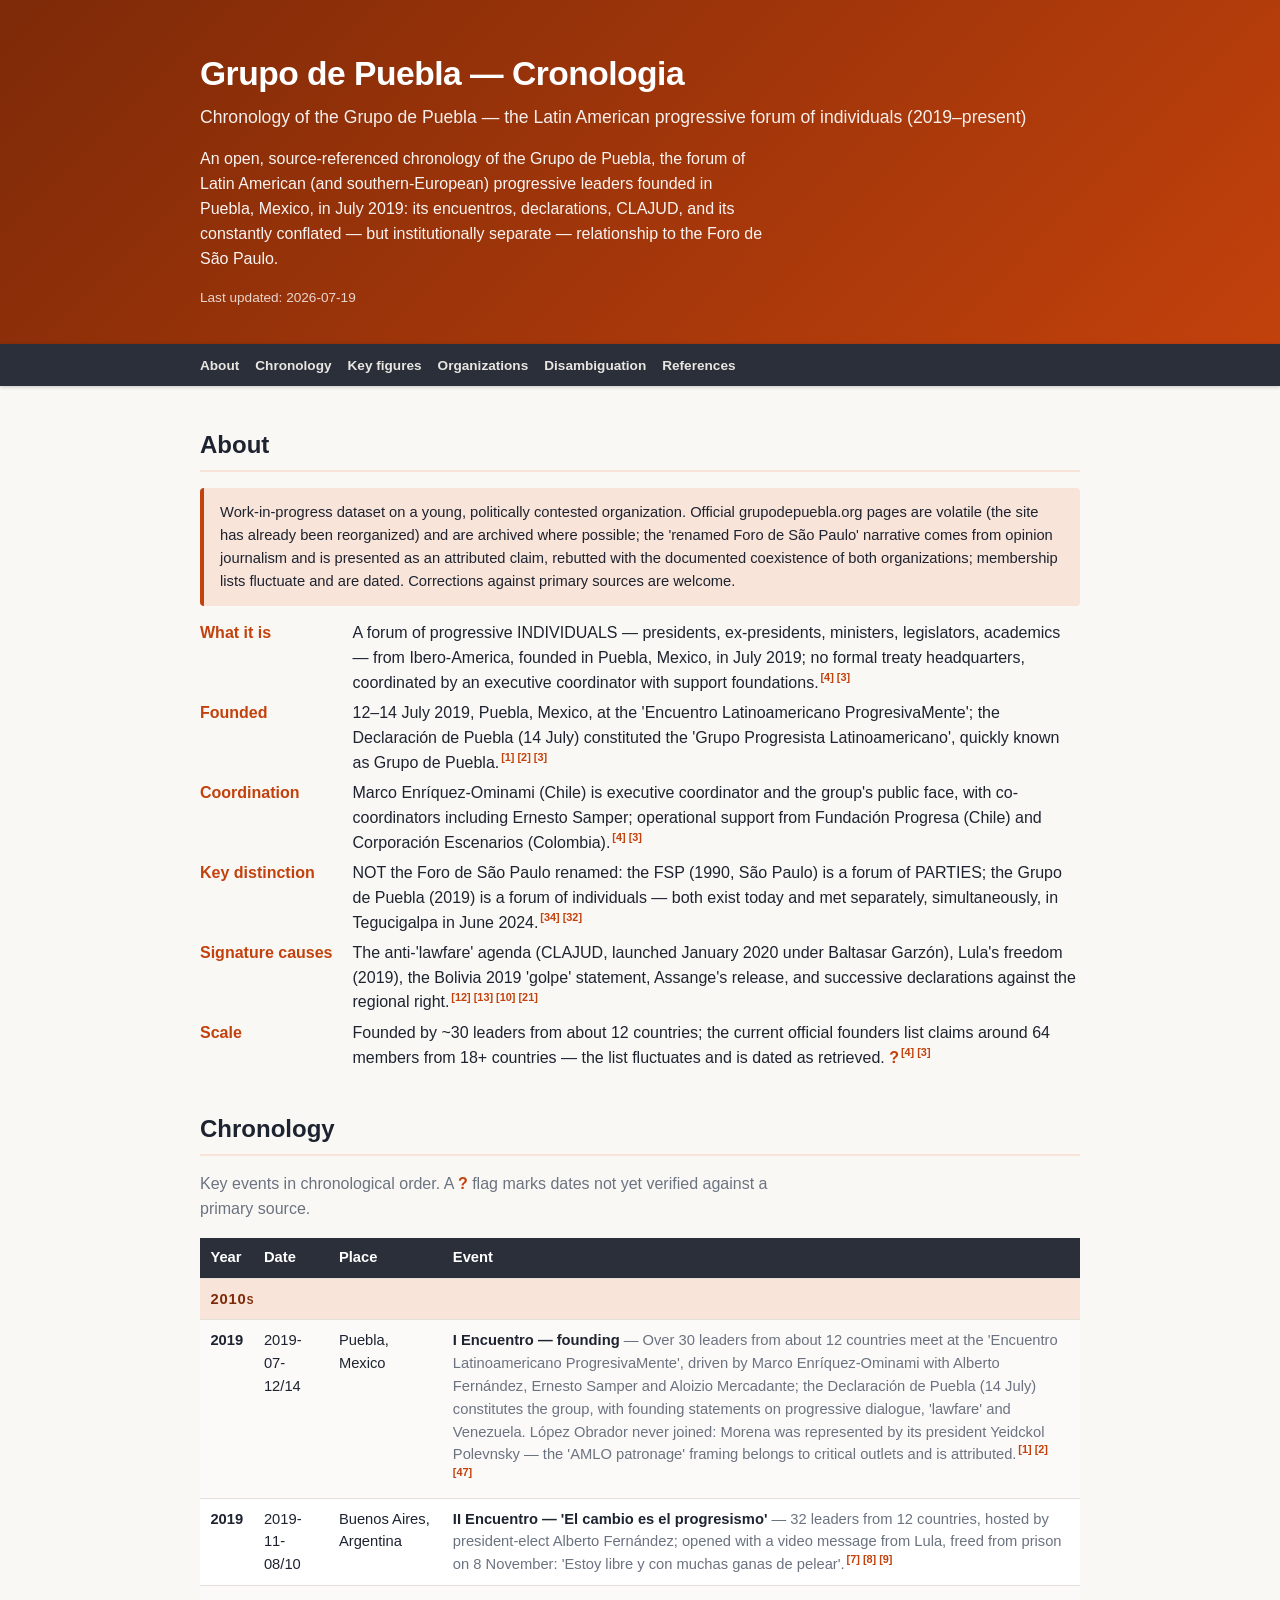
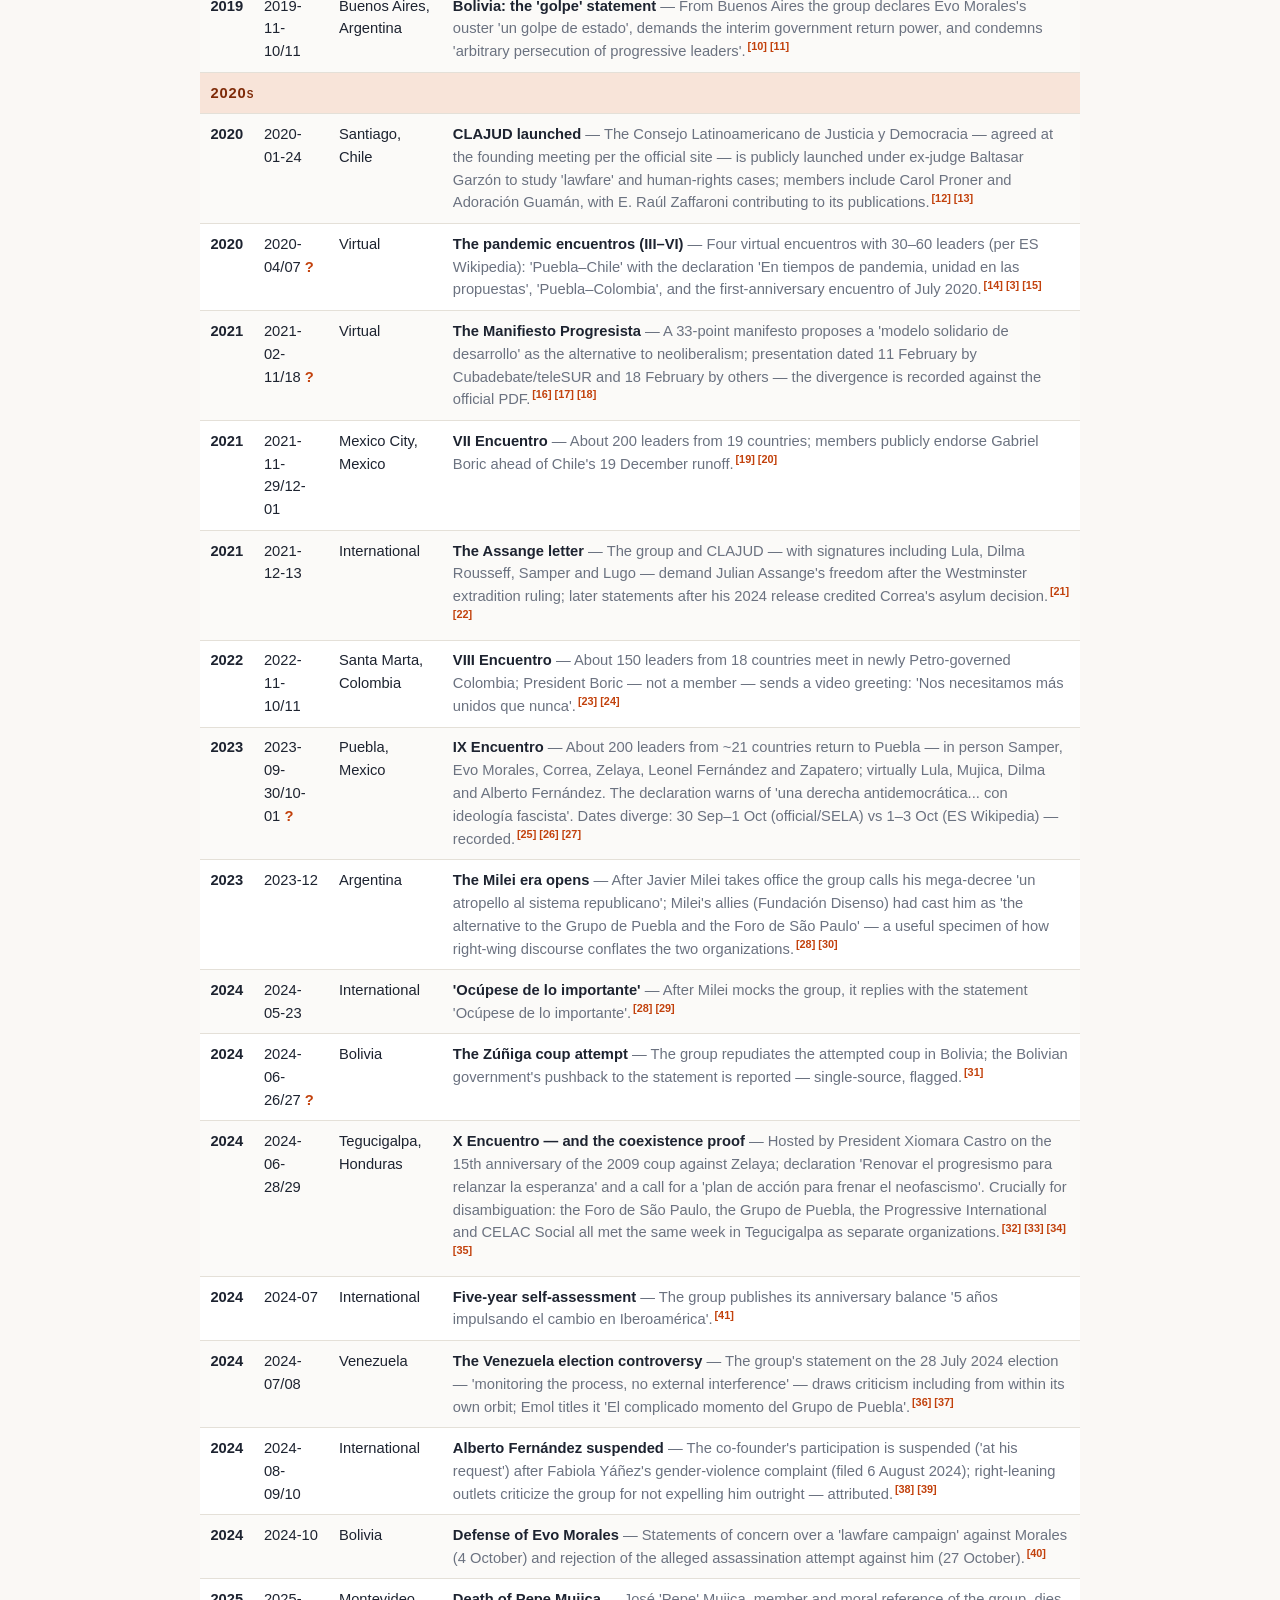
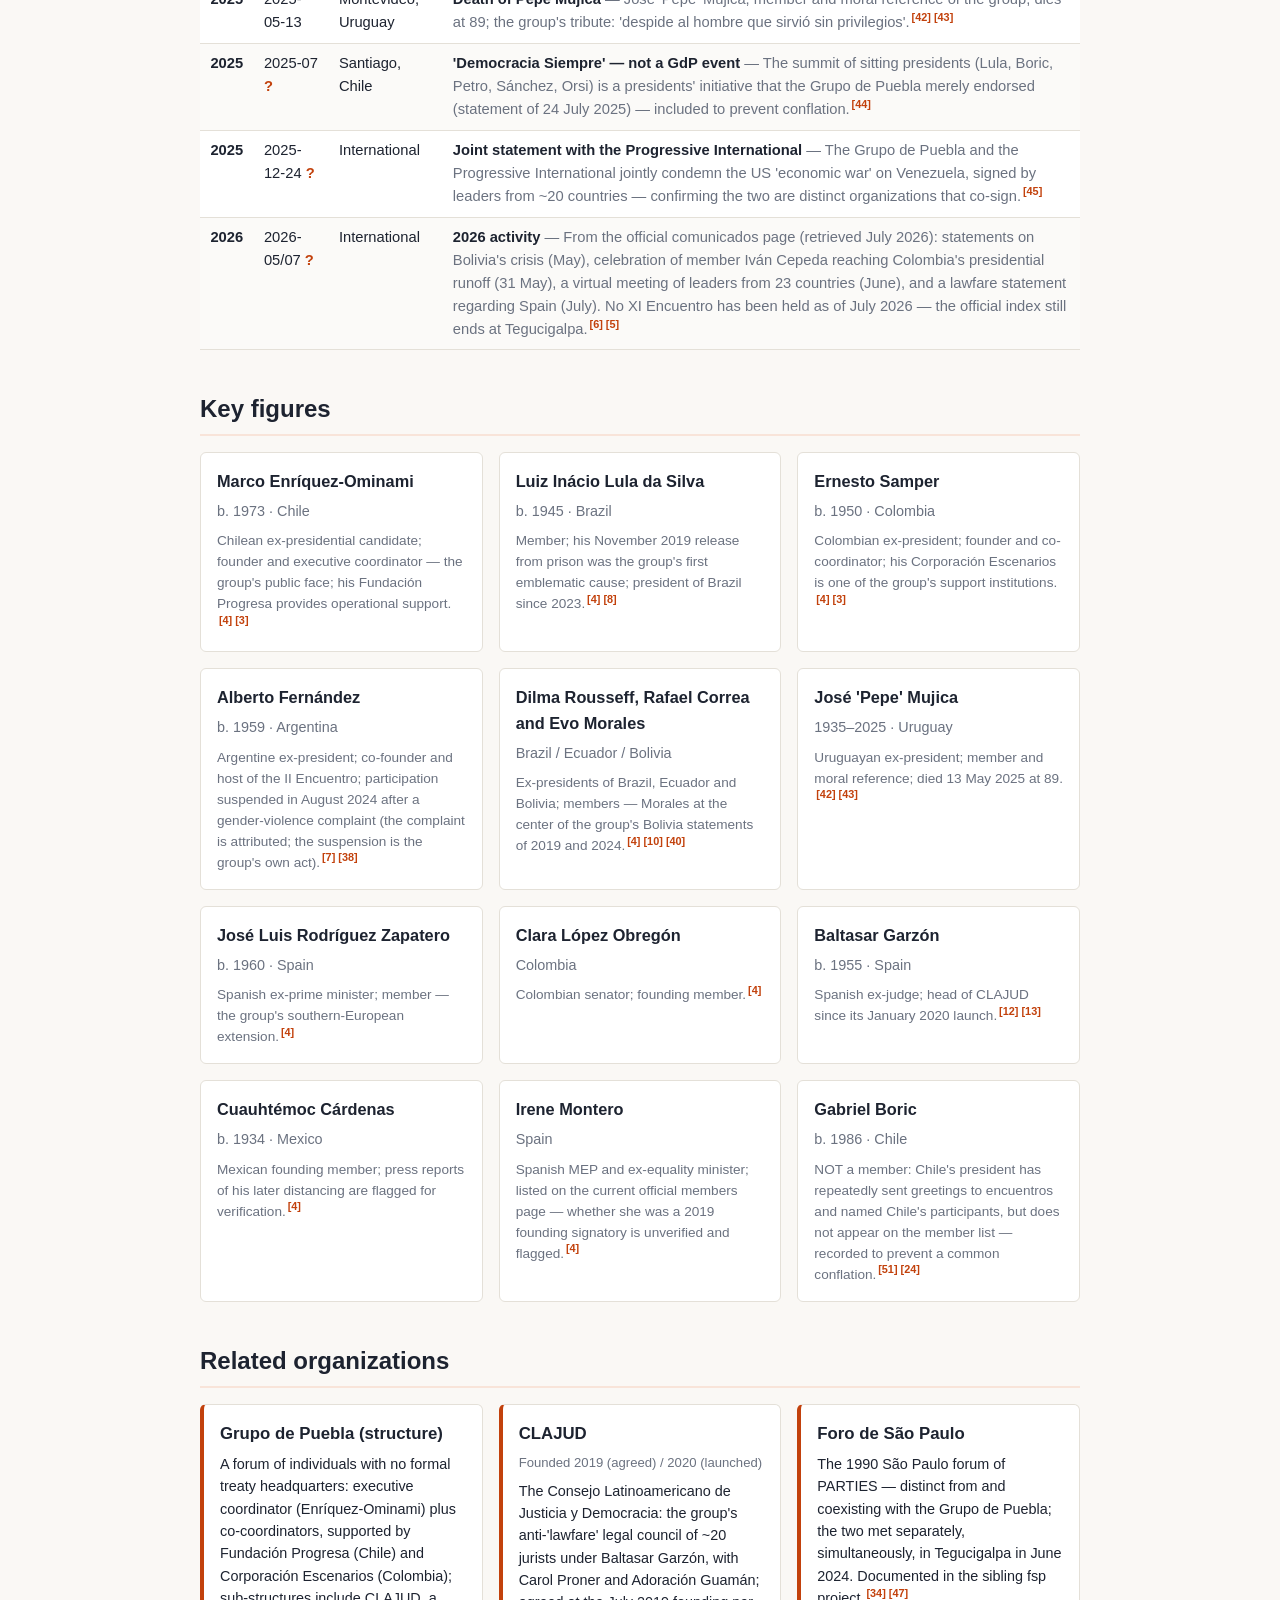
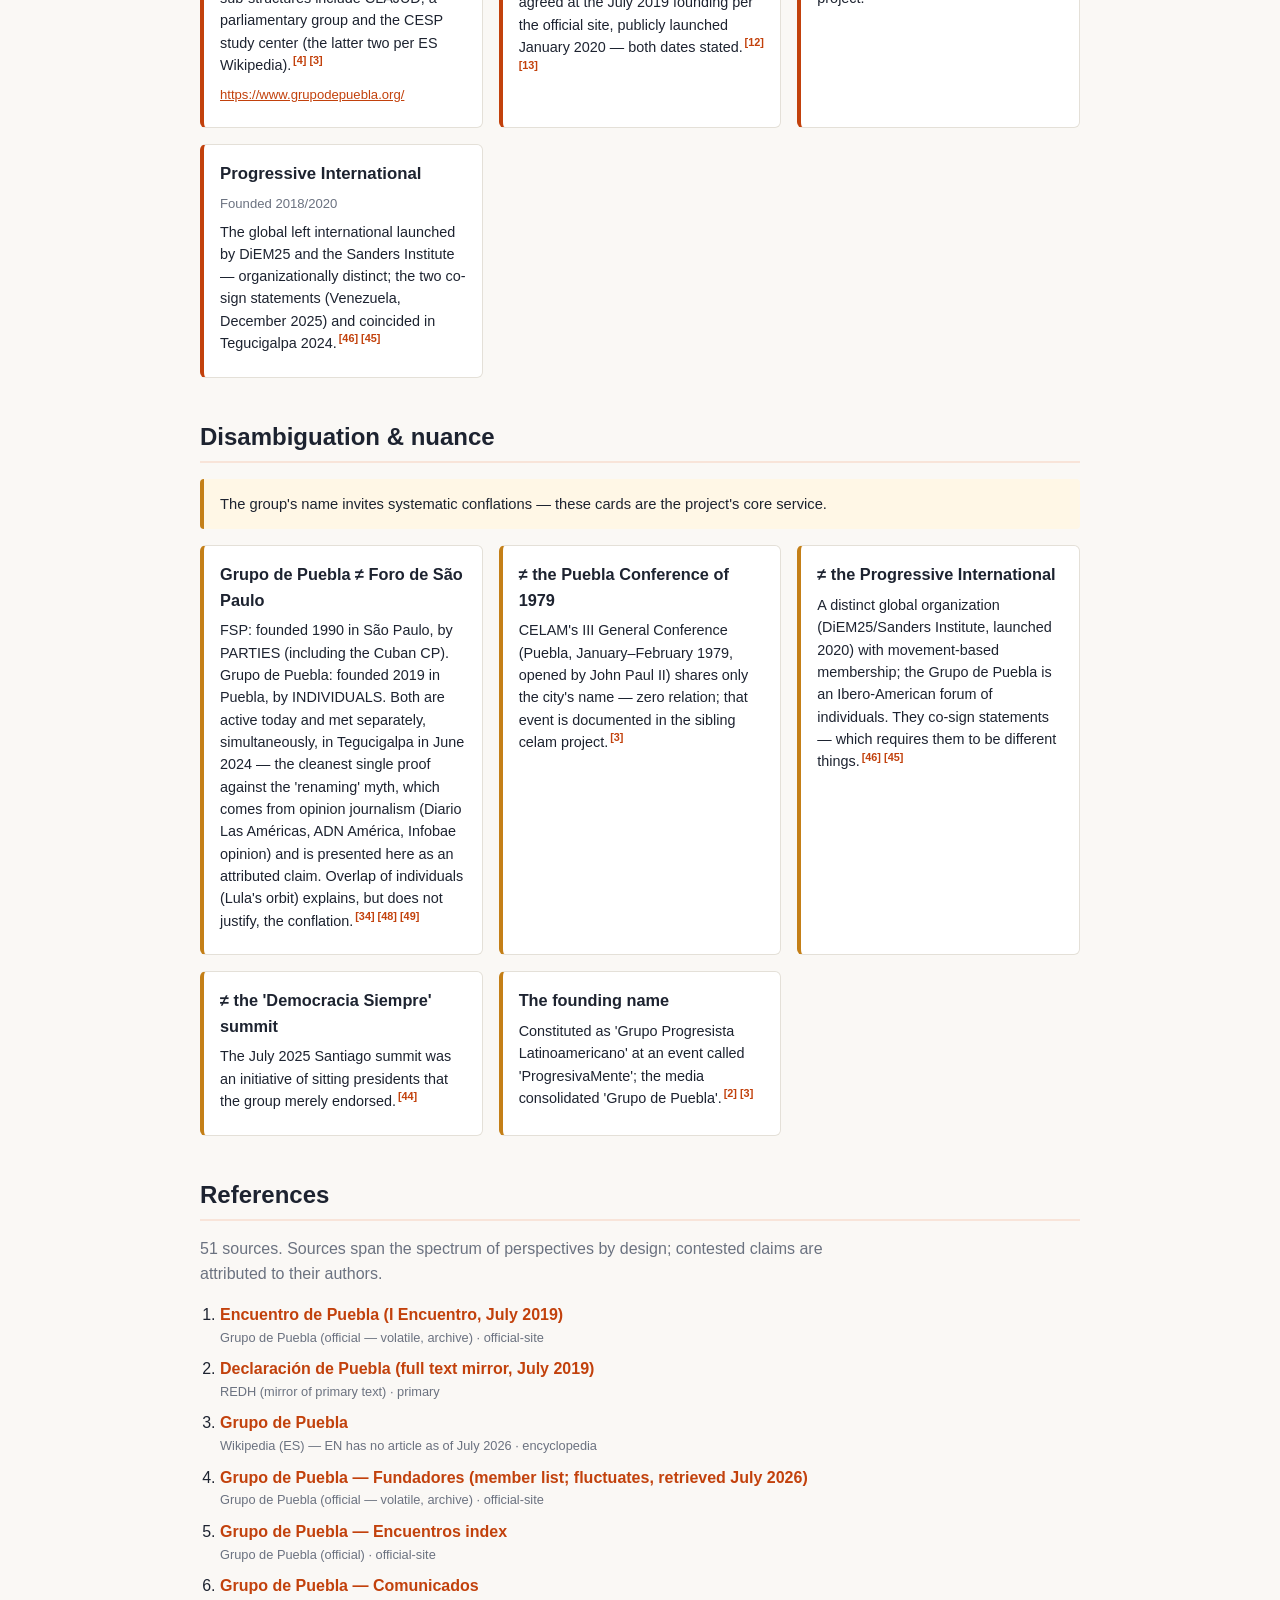
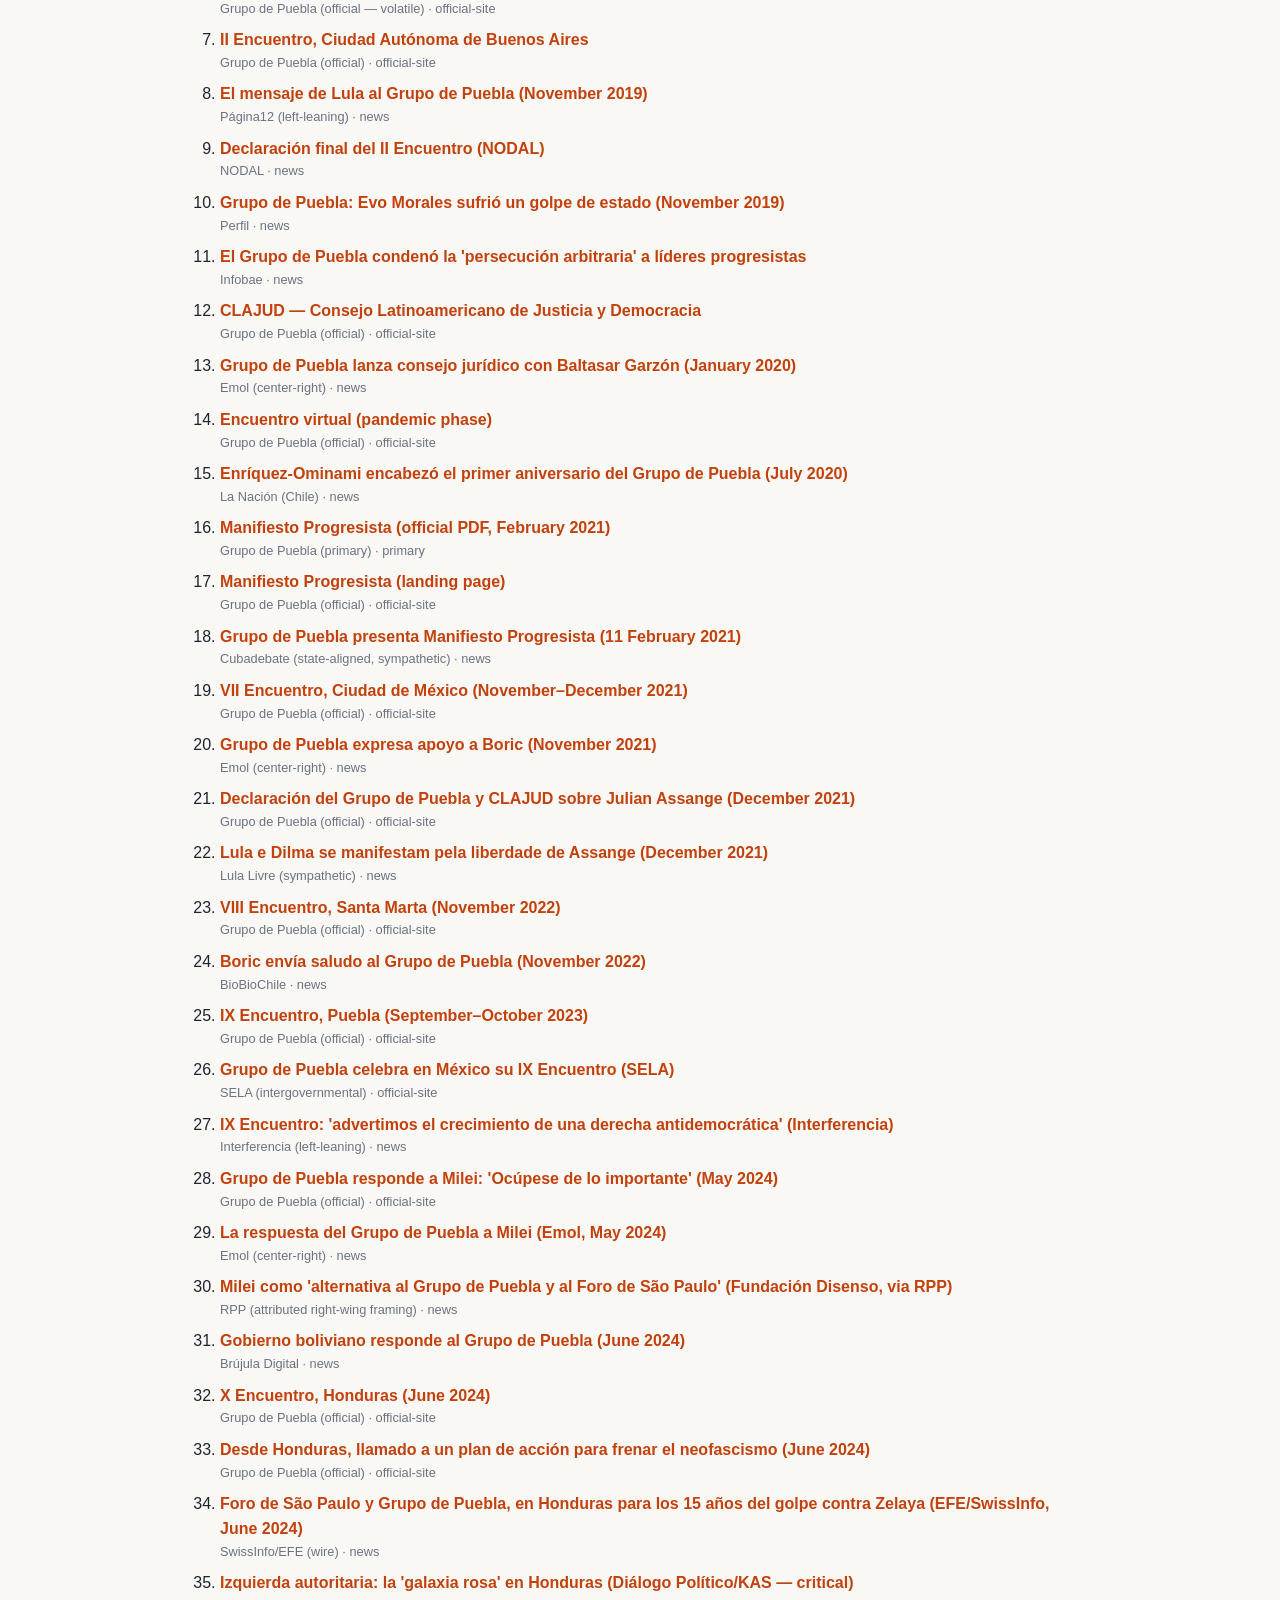
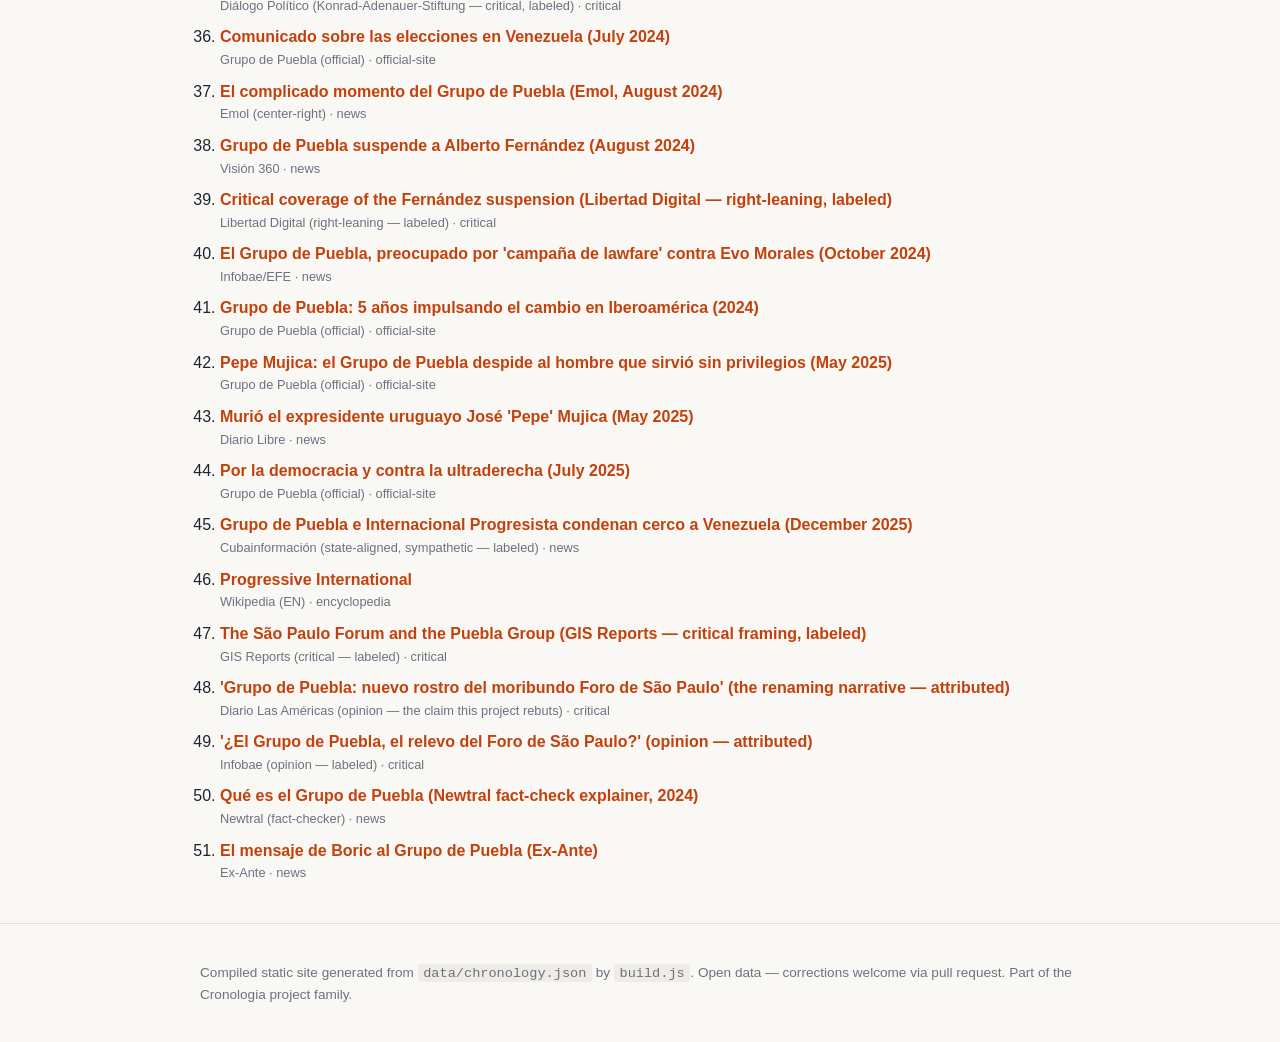
==== docs/index.html @ e7d2b0c4 "Grupo de Puebla chronology site: initial dataset, build and docs The 2019 Puebla founding, ten encue" ====
<!DOCTYPE html>
<html lang="en">
<head>
  <meta charset="utf-8">
  <meta name="viewport" content="width=device-width, initial-scale=1">
  <title>Grupo de Puebla — Cronologia</title>
  <meta name="description" content="An open, source-referenced chronology of the Grupo de Puebla, the forum of Latin American (and southern-European) progressive leaders founded in Puebla, Mexico, in July 2019: its encuentros, declarations, CLAJUD, and its constantly conflated — but institutionally separate — relationship to the Foro de São Paulo.">
  <!-- Google tag (gtag.js) -->
  <script async src="https://www.googletagmanager.com/gtag/js?id=G-R9LV1QZHVE"></script>
  <script>
    window.dataLayer = window.dataLayer || [];
    function gtag(){dataLayer.push(arguments);}
    gtag('js', new Date());
    gtag('config', 'G-R9LV1QZHVE');
  </script>
  <link rel="stylesheet" href="styles.css">
</head>
<body>
  <header class="site-header">
    <div class="wrap">
      <h1>Grupo de Puebla — Cronologia</h1>
      <p class="subtitle">Chronology of the Grupo de Puebla — the Latin American progressive forum of individuals (2019–present)</p>
      <p class="lead">An open, source-referenced chronology of the Grupo de Puebla, the forum of Latin American (and southern-European) progressive leaders founded in Puebla, Mexico, in July 2019: its encuentros, declarations, CLAJUD, and its constantly conflated — but institutionally separate — relationship to the Foro de São Paulo.</p>
      <p class="updated">Last updated: 2026-07-19</p>
    </div>
  </header>

  <nav class="site-nav">
    <div class="wrap">
      <a href="#about">About</a>
      <a href="#chronology">Chronology</a>
      <a href="#figures">Key figures</a>
      <a href="#organizations">Organizations</a>
      <a href="#disambiguation">Disambiguation</a>
      <a href="#references">References</a>
    </div>
  </nav>

  <main class="wrap">
    <section id="about">
      <h2>About</h2>
      <p class="notice">Work-in-progress dataset on a young, politically contested organization. Official grupodepuebla.org pages are volatile (the site has already been reorganized) and are archived where possible; the &#39;renamed Foro de São Paulo&#39; narrative comes from opinion journalism and is presented as an attributed claim, rebutted with the documented coexistence of both organizations; membership lists fluctuate and are dated. Corrections against primary sources are welcome.</p>
      <dl class="facts">
        <dt>What it is</dt>
        <dd>A forum of progressive INDIVIDUALS — presidents, ex-presidents, ministers, legislators, academics — from Ibero-America, founded in Puebla, Mexico, in July 2019; no formal treaty headquarters, coordinated by an executive coordinator with support foundations.<sup class="cite"><a href="#ref-4" title="Reference 4">[4]</a> <a href="#ref-3" title="Reference 3">[3]</a></sup></dd>
        <dt>Founded</dt>
        <dd>12–14 July 2019, Puebla, Mexico, at the &#39;Encuentro Latinoamericano ProgresivaMente&#39;; the Declaración de Puebla (14 July) constituted the &#39;Grupo Progresista Latinoamericano&#39;, quickly known as Grupo de Puebla.<sup class="cite"><a href="#ref-1" title="Reference 1">[1]</a> <a href="#ref-2" title="Reference 2">[2]</a> <a href="#ref-3" title="Reference 3">[3]</a></sup></dd>
        <dt>Coordination</dt>
        <dd>Marco Enríquez-Ominami (Chile) is executive coordinator and the group&#39;s public face, with co-coordinators including Ernesto Samper; operational support from Fundación Progresa (Chile) and Corporación Escenarios (Colombia).<sup class="cite"><a href="#ref-4" title="Reference 4">[4]</a> <a href="#ref-3" title="Reference 3">[3]</a></sup></dd>
        <dt>Key distinction</dt>
        <dd>NOT the Foro de São Paulo renamed: the FSP (1990, São Paulo) is a forum of PARTIES; the Grupo de Puebla (2019) is a forum of individuals — both exist today and met separately, simultaneously, in Tegucigalpa in June 2024.<sup class="cite"><a href="#ref-34" title="Reference 34">[34]</a> <a href="#ref-32" title="Reference 32">[32]</a></sup></dd>
        <dt>Signature causes</dt>
        <dd>The anti-&#39;lawfare&#39; agenda (CLAJUD, launched January 2020 under Baltasar Garzón), Lula&#39;s freedom (2019), the Bolivia 2019 &#39;golpe&#39; statement, Assange&#39;s release, and successive declarations against the regional right.<sup class="cite"><a href="#ref-12" title="Reference 12">[12]</a> <a href="#ref-13" title="Reference 13">[13]</a> <a href="#ref-10" title="Reference 10">[10]</a> <a href="#ref-21" title="Reference 21">[21]</a></sup></dd>
        <dt>Scale</dt>
        <dd>Founded by ~30 leaders from about 12 countries; the current official founders list claims around 64 members from 18+ countries — the list fluctuates and is dated as retrieved. <span class="flag" title="Not yet verified against a primary source">?</span><sup class="cite"><a href="#ref-4" title="Reference 4">[4]</a> <a href="#ref-3" title="Reference 3">[3]</a></sup></dd>
      </dl>
    </section>

    <section id="chronology">
      <h2>Chronology</h2>
      <p class="section-intro">Key events in chronological order. A <span class="flag">?</span> flag marks
      dates not yet verified against a primary source.</p>
      <div class="table-scroll">
      <table class="meetings">
        <thead>
          <tr><th>Year</th><th>Date</th><th>Place</th><th>Event</th></tr>
        </thead>
        <tbody>
        <tr class="decade-row"><th colspan="4">2010s</th></tr>
        <tr>
          <td class="year">2019</td>
          <td>2019-07-12/14</td>
          <td>Puebla, Mexico</td>
          <td><strong>I Encuentro — founding</strong> <span class="muted">— Over 30 leaders from about 12 countries meet at the &#39;Encuentro Latinoamericano ProgresivaMente&#39;, driven by Marco Enríquez-Ominami with Alberto Fernández, Ernesto Samper and Aloizio Mercadante; the Declaración de Puebla (14 July) constitutes the group, with founding statements on progressive dialogue, &#39;lawfare&#39; and Venezuela. López Obrador never joined: Morena was represented by its president Yeidckol Polevnsky — the &#39;AMLO patronage&#39; framing belongs to critical outlets and is attributed.</span><sup class="cite"><a href="#ref-1" title="Reference 1">[1]</a> <a href="#ref-2" title="Reference 2">[2]</a> <a href="#ref-47" title="Reference 47">[47]</a></sup></td>
        </tr>
        <tr>
          <td class="year">2019</td>
          <td>2019-11-08/10</td>
          <td>Buenos Aires, Argentina</td>
          <td><strong>II Encuentro — &#39;El cambio es el progresismo&#39;</strong> <span class="muted">— 32 leaders from 12 countries, hosted by president-elect Alberto Fernández; opened with a video message from Lula, freed from prison on 8 November: &#39;Estoy libre y con muchas ganas de pelear&#39;.</span><sup class="cite"><a href="#ref-7" title="Reference 7">[7]</a> <a href="#ref-8" title="Reference 8">[8]</a> <a href="#ref-9" title="Reference 9">[9]</a></sup></td>
        </tr>
        <tr>
          <td class="year">2019</td>
          <td>2019-11-10/11</td>
          <td>Buenos Aires, Argentina</td>
          <td><strong>Bolivia: the &#39;golpe&#39; statement</strong> <span class="muted">— From Buenos Aires the group declares Evo Morales&#39;s ouster &#39;un golpe de estado&#39;, demands the interim government return power, and condemns &#39;arbitrary persecution of progressive leaders&#39;.</span><sup class="cite"><a href="#ref-10" title="Reference 10">[10]</a> <a href="#ref-11" title="Reference 11">[11]</a></sup></td>
        </tr>
        <tr class="decade-row"><th colspan="4">2020s</th></tr>
        <tr>
          <td class="year">2020</td>
          <td>2020-01-24</td>
          <td>Santiago, Chile</td>
          <td><strong>CLAJUD launched</strong> <span class="muted">— The Consejo Latinoamericano de Justicia y Democracia — agreed at the founding meeting per the official site — is publicly launched under ex-judge Baltasar Garzón to study &#39;lawfare&#39; and human-rights cases; members include Carol Proner and Adoración Guamán, with E. Raúl Zaffaroni contributing to its publications.</span><sup class="cite"><a href="#ref-12" title="Reference 12">[12]</a> <a href="#ref-13" title="Reference 13">[13]</a></sup></td>
        </tr>
        <tr>
          <td class="year">2020</td>
          <td>2020-04/07 <span class="flag" title="Date not yet verified against a primary source">?</span></td>
          <td>Virtual</td>
          <td><strong>The pandemic encuentros (III–VI)</strong> <span class="muted">— Four virtual encuentros with 30–60 leaders (per ES Wikipedia): &#39;Puebla–Chile&#39; with the declaration &#39;En tiempos de pandemia, unidad en las propuestas&#39;, &#39;Puebla–Colombia&#39;, and the first-anniversary encuentro of July 2020.</span><sup class="cite"><a href="#ref-14" title="Reference 14">[14]</a> <a href="#ref-3" title="Reference 3">[3]</a> <a href="#ref-15" title="Reference 15">[15]</a></sup></td>
        </tr>
        <tr>
          <td class="year">2021</td>
          <td>2021-02-11/18 <span class="flag" title="Date not yet verified against a primary source">?</span></td>
          <td>Virtual</td>
          <td><strong>The Manifiesto Progresista</strong> <span class="muted">— A 33-point manifesto proposes a &#39;modelo solidario de desarrollo&#39; as the alternative to neoliberalism; presentation dated 11 February by Cubadebate/teleSUR and 18 February by others — the divergence is recorded against the official PDF.</span><sup class="cite"><a href="#ref-16" title="Reference 16">[16]</a> <a href="#ref-17" title="Reference 17">[17]</a> <a href="#ref-18" title="Reference 18">[18]</a></sup></td>
        </tr>
        <tr>
          <td class="year">2021</td>
          <td>2021-11-29/12-01</td>
          <td>Mexico City, Mexico</td>
          <td><strong>VII Encuentro</strong> <span class="muted">— About 200 leaders from 19 countries; members publicly endorse Gabriel Boric ahead of Chile&#39;s 19 December runoff.</span><sup class="cite"><a href="#ref-19" title="Reference 19">[19]</a> <a href="#ref-20" title="Reference 20">[20]</a></sup></td>
        </tr>
        <tr>
          <td class="year">2021</td>
          <td>2021-12-13</td>
          <td>International</td>
          <td><strong>The Assange letter</strong> <span class="muted">— The group and CLAJUD — with signatures including Lula, Dilma Rousseff, Samper and Lugo — demand Julian Assange&#39;s freedom after the Westminster extradition ruling; later statements after his 2024 release credited Correa&#39;s asylum decision.</span><sup class="cite"><a href="#ref-21" title="Reference 21">[21]</a> <a href="#ref-22" title="Reference 22">[22]</a></sup></td>
        </tr>
        <tr>
          <td class="year">2022</td>
          <td>2022-11-10/11</td>
          <td>Santa Marta, Colombia</td>
          <td><strong>VIII Encuentro</strong> <span class="muted">— About 150 leaders from 18 countries meet in newly Petro-governed Colombia; President Boric — not a member — sends a video greeting: &#39;Nos necesitamos más unidos que nunca&#39;.</span><sup class="cite"><a href="#ref-23" title="Reference 23">[23]</a> <a href="#ref-24" title="Reference 24">[24]</a></sup></td>
        </tr>
        <tr>
          <td class="year">2023</td>
          <td>2023-09-30/10-01 <span class="flag" title="Date not yet verified against a primary source">?</span></td>
          <td>Puebla, Mexico</td>
          <td><strong>IX Encuentro</strong> <span class="muted">— About 200 leaders from ~21 countries return to Puebla — in person Samper, Evo Morales, Correa, Zelaya, Leonel Fernández and Zapatero; virtually Lula, Mujica, Dilma and Alberto Fernández. The declaration warns of &#39;una derecha antidemocrática... con ideología fascista&#39;. Dates diverge: 30 Sep–1 Oct (official/SELA) vs 1–3 Oct (ES Wikipedia) — recorded.</span><sup class="cite"><a href="#ref-25" title="Reference 25">[25]</a> <a href="#ref-26" title="Reference 26">[26]</a> <a href="#ref-27" title="Reference 27">[27]</a></sup></td>
        </tr>
        <tr>
          <td class="year">2023</td>
          <td>2023-12</td>
          <td>Argentina</td>
          <td><strong>The Milei era opens</strong> <span class="muted">— After Javier Milei takes office the group calls his mega-decree &#39;un atropello al sistema republicano&#39;; Milei&#39;s allies (Fundación Disenso) had cast him as &#39;the alternative to the Grupo de Puebla and the Foro de São Paulo&#39; — a useful specimen of how right-wing discourse conflates the two organizations.</span><sup class="cite"><a href="#ref-28" title="Reference 28">[28]</a> <a href="#ref-30" title="Reference 30">[30]</a></sup></td>
        </tr>
        <tr>
          <td class="year">2024</td>
          <td>2024-05-23</td>
          <td>International</td>
          <td><strong>&#39;Ocúpese de lo importante&#39;</strong> <span class="muted">— After Milei mocks the group, it replies with the statement &#39;Ocúpese de lo importante&#39;.</span><sup class="cite"><a href="#ref-28" title="Reference 28">[28]</a> <a href="#ref-29" title="Reference 29">[29]</a></sup></td>
        </tr>
        <tr>
          <td class="year">2024</td>
          <td>2024-06-26/27 <span class="flag" title="Date not yet verified against a primary source">?</span></td>
          <td>Bolivia</td>
          <td><strong>The Zúñiga coup attempt</strong> <span class="muted">— The group repudiates the attempted coup in Bolivia; the Bolivian government&#39;s pushback to the statement is reported — single-source, flagged.</span><sup class="cite"><a href="#ref-31" title="Reference 31">[31]</a></sup></td>
        </tr>
        <tr>
          <td class="year">2024</td>
          <td>2024-06-28/29</td>
          <td>Tegucigalpa, Honduras</td>
          <td><strong>X Encuentro — and the coexistence proof</strong> <span class="muted">— Hosted by President Xiomara Castro on the 15th anniversary of the 2009 coup against Zelaya; declaration &#39;Renovar el progresismo para relanzar la esperanza&#39; and a call for a &#39;plan de acción para frenar el neofascismo&#39;. Crucially for disambiguation: the Foro de São Paulo, the Grupo de Puebla, the Progressive International and CELAC Social all met the same week in Tegucigalpa as separate organizations.</span><sup class="cite"><a href="#ref-32" title="Reference 32">[32]</a> <a href="#ref-33" title="Reference 33">[33]</a> <a href="#ref-34" title="Reference 34">[34]</a> <a href="#ref-35" title="Reference 35">[35]</a></sup></td>
        </tr>
        <tr>
          <td class="year">2024</td>
          <td>2024-07</td>
          <td>International</td>
          <td><strong>Five-year self-assessment</strong> <span class="muted">— The group publishes its anniversary balance &#39;5 años impulsando el cambio en Iberoamérica&#39;.</span><sup class="cite"><a href="#ref-41" title="Reference 41">[41]</a></sup></td>
        </tr>
        <tr>
          <td class="year">2024</td>
          <td>2024-07/08</td>
          <td>Venezuela</td>
          <td><strong>The Venezuela election controversy</strong> <span class="muted">— The group&#39;s statement on the 28 July 2024 election — &#39;monitoring the process, no external interference&#39; — draws criticism including from within its own orbit; Emol titles it &#39;El complicado momento del Grupo de Puebla&#39;.</span><sup class="cite"><a href="#ref-36" title="Reference 36">[36]</a> <a href="#ref-37" title="Reference 37">[37]</a></sup></td>
        </tr>
        <tr>
          <td class="year">2024</td>
          <td>2024-08-09/10</td>
          <td>International</td>
          <td><strong>Alberto Fernández suspended</strong> <span class="muted">— The co-founder&#39;s participation is suspended (&#39;at his request&#39;) after Fabiola Yáñez&#39;s gender-violence complaint (filed 6 August 2024); right-leaning outlets criticize the group for not expelling him outright — attributed.</span><sup class="cite"><a href="#ref-38" title="Reference 38">[38]</a> <a href="#ref-39" title="Reference 39">[39]</a></sup></td>
        </tr>
        <tr>
          <td class="year">2024</td>
          <td>2024-10</td>
          <td>Bolivia</td>
          <td><strong>Defense of Evo Morales</strong> <span class="muted">— Statements of concern over a &#39;lawfare campaign&#39; against Morales (4 October) and rejection of the alleged assassination attempt against him (27 October).</span><sup class="cite"><a href="#ref-40" title="Reference 40">[40]</a></sup></td>
        </tr>
        <tr>
          <td class="year">2025</td>
          <td>2025-05-13</td>
          <td>Montevideo, Uruguay</td>
          <td><strong>Death of Pepe Mujica</strong> <span class="muted">— José &#39;Pepe&#39; Mujica, member and moral reference of the group, dies at 89; the group&#39;s tribute: &#39;despide al hombre que sirvió sin privilegios&#39;.</span><sup class="cite"><a href="#ref-42" title="Reference 42">[42]</a> <a href="#ref-43" title="Reference 43">[43]</a></sup></td>
        </tr>
        <tr>
          <td class="year">2025</td>
          <td>2025-07 <span class="flag" title="Date not yet verified against a primary source">?</span></td>
          <td>Santiago, Chile</td>
          <td><strong>&#39;Democracia Siempre&#39; — not a GdP event</strong> <span class="muted">— The summit of sitting presidents (Lula, Boric, Petro, Sánchez, Orsi) is a presidents&#39; initiative that the Grupo de Puebla merely endorsed (statement of 24 July 2025) — included to prevent conflation.</span><sup class="cite"><a href="#ref-44" title="Reference 44">[44]</a></sup></td>
        </tr>
        <tr>
          <td class="year">2025</td>
          <td>2025-12-24 <span class="flag" title="Date not yet verified against a primary source">?</span></td>
          <td>International</td>
          <td><strong>Joint statement with the Progressive International</strong> <span class="muted">— The Grupo de Puebla and the Progressive International jointly condemn the US &#39;economic war&#39; on Venezuela, signed by leaders from ~20 countries — confirming the two are distinct organizations that co-sign.</span><sup class="cite"><a href="#ref-45" title="Reference 45">[45]</a></sup></td>
        </tr>
        <tr>
          <td class="year">2026</td>
          <td>2026-05/07 <span class="flag" title="Date not yet verified against a primary source">?</span></td>
          <td>International</td>
          <td><strong>2026 activity</strong> <span class="muted">— From the official comunicados page (retrieved July 2026): statements on Bolivia&#39;s crisis (May), celebration of member Iván Cepeda reaching Colombia&#39;s presidential runoff (31 May), a virtual meeting of leaders from 23 countries (June), and a lawfare statement regarding Spain (July). No XI Encuentro has been held as of July 2026 — the official index still ends at Tegucigalpa.</span><sup class="cite"><a href="#ref-6" title="Reference 6">[6]</a> <a href="#ref-5" title="Reference 5">[5]</a></sup></td>
        </tr>
        </tbody>
      </table>
      </div>
    </section>

    <section id="figures">
      <h2>Key figures</h2>
      <div class="party-grid">
      <div class="party-card">
        <h3>Marco Enríquez-Ominami</h3>
        <p class="country">b. 1973 · Chile</p>
        <p class="figures">Chilean ex-presidential candidate; founder and executive coordinator — the group&#39;s public face; his Fundación Progresa provides operational support.<sup class="cite"><a href="#ref-4" title="Reference 4">[4]</a> <a href="#ref-3" title="Reference 3">[3]</a></sup></p>
        
      </div>
      <div class="party-card">
        <h3>Luiz Inácio Lula da Silva</h3>
        <p class="country">b. 1945 · Brazil</p>
        <p class="figures">Member; his November 2019 release from prison was the group&#39;s first emblematic cause; president of Brazil since 2023.<sup class="cite"><a href="#ref-4" title="Reference 4">[4]</a> <a href="#ref-8" title="Reference 8">[8]</a></sup></p>
        
      </div>
      <div class="party-card">
        <h3>Ernesto Samper</h3>
        <p class="country">b. 1950 · Colombia</p>
        <p class="figures">Colombian ex-president; founder and co-coordinator; his Corporación Escenarios is one of the group&#39;s support institutions.<sup class="cite"><a href="#ref-4" title="Reference 4">[4]</a> <a href="#ref-3" title="Reference 3">[3]</a></sup></p>
        
      </div>
      <div class="party-card">
        <h3>Alberto Fernández</h3>
        <p class="country">b. 1959 · Argentina</p>
        <p class="figures">Argentine ex-president; co-founder and host of the II Encuentro; participation suspended in August 2024 after a gender-violence complaint (the complaint is attributed; the suspension is the group&#39;s own act).<sup class="cite"><a href="#ref-7" title="Reference 7">[7]</a> <a href="#ref-38" title="Reference 38">[38]</a></sup></p>
        
      </div>
      <div class="party-card">
        <h3>Dilma Rousseff, Rafael Correa and Evo Morales</h3>
        <p class="country">Brazil / Ecuador / Bolivia</p>
        <p class="figures">Ex-presidents of Brazil, Ecuador and Bolivia; members — Morales at the center of the group&#39;s Bolivia statements of 2019 and 2024.<sup class="cite"><a href="#ref-4" title="Reference 4">[4]</a> <a href="#ref-10" title="Reference 10">[10]</a> <a href="#ref-40" title="Reference 40">[40]</a></sup></p>
        
      </div>
      <div class="party-card">
        <h3>José &#39;Pepe&#39; Mujica</h3>
        <p class="country">1935–2025 · Uruguay</p>
        <p class="figures">Uruguayan ex-president; member and moral reference; died 13 May 2025 at 89.<sup class="cite"><a href="#ref-42" title="Reference 42">[42]</a> <a href="#ref-43" title="Reference 43">[43]</a></sup></p>
        
      </div>
      <div class="party-card">
        <h3>José Luis Rodríguez Zapatero</h3>
        <p class="country">b. 1960 · Spain</p>
        <p class="figures">Spanish ex-prime minister; member — the group&#39;s southern-European extension.<sup class="cite"><a href="#ref-4" title="Reference 4">[4]</a></sup></p>
        
      </div>
      <div class="party-card">
        <h3>Clara López Obregón</h3>
        <p class="country">Colombia</p>
        <p class="figures">Colombian senator; founding member.<sup class="cite"><a href="#ref-4" title="Reference 4">[4]</a></sup></p>
        
      </div>
      <div class="party-card">
        <h3>Baltasar Garzón</h3>
        <p class="country">b. 1955 · Spain</p>
        <p class="figures">Spanish ex-judge; head of CLAJUD since its January 2020 launch.<sup class="cite"><a href="#ref-12" title="Reference 12">[12]</a> <a href="#ref-13" title="Reference 13">[13]</a></sup></p>
        
      </div>
      <div class="party-card">
        <h3>Cuauhtémoc Cárdenas</h3>
        <p class="country">b. 1934 · Mexico</p>
        <p class="figures">Mexican founding member; press reports of his later distancing are flagged for verification.<sup class="cite"><a href="#ref-4" title="Reference 4">[4]</a></sup></p>
        
      </div>
      <div class="party-card">
        <h3>Irene Montero</h3>
        <p class="country">Spain</p>
        <p class="figures">Spanish MEP and ex-equality minister; listed on the current official members page — whether she was a 2019 founding signatory is unverified and flagged.<sup class="cite"><a href="#ref-4" title="Reference 4">[4]</a></sup></p>
        
      </div>
      <div class="party-card">
        <h3>Gabriel Boric</h3>
        <p class="country">b. 1986 · Chile</p>
        <p class="figures">NOT a member: Chile&#39;s president has repeatedly sent greetings to encuentros and named Chile&#39;s participants, but does not appear on the member list — recorded to prevent a common conflation.<sup class="cite"><a href="#ref-51" title="Reference 51">[51]</a> <a href="#ref-24" title="Reference 24">[24]</a></sup></p>
        
      </div>
      </div>
    </section>

    <section id="organizations">
      <h2>Related organizations</h2>
      <div class="party-grid">
      <div class="related-card">
        <h3>Grupo de Puebla (structure)</h3>
        
        <p>A forum of individuals with no formal treaty headquarters: executive coordinator (Enríquez-Ominami) plus co-coordinators, supported by Fundación Progresa (Chile) and Corporación Escenarios (Colombia); sub-structures include CLAJUD, a parliamentary group and the CESP study center (the latter two per ES Wikipedia).<sup class="cite"><a href="#ref-4" title="Reference 4">[4]</a> <a href="#ref-3" title="Reference 3">[3]</a></sup></p>
        
        <p class="related-link"><a href="https://www.grupodepuebla.org/" rel="noopener noreferrer" target="_blank">https://www.grupodepuebla.org/</a></p>
      </div>
      <div class="related-card">
        <h3>CLAJUD</h3>
        <p class="related-meta">Founded 2019 (agreed) / 2020 (launched)</p>
        <p>The Consejo Latinoamericano de Justicia y Democracia: the group&#39;s anti-&#39;lawfare&#39; legal council of ~20 jurists under Baltasar Garzón, with Carol Proner and Adoración Guamán; agreed at the July 2019 founding per the official site, publicly launched January 2020 — both dates stated.<sup class="cite"><a href="#ref-12" title="Reference 12">[12]</a> <a href="#ref-13" title="Reference 13">[13]</a></sup></p>
        
        
      </div>
      <div class="related-card">
        <h3>Foro de São Paulo</h3>
        
        <p>The 1990 São Paulo forum of PARTIES — distinct from and coexisting with the Grupo de Puebla; the two met separately, simultaneously, in Tegucigalpa in June 2024. Documented in the sibling fsp project.<sup class="cite"><a href="#ref-34" title="Reference 34">[34]</a> <a href="#ref-47" title="Reference 47">[47]</a></sup></p>
        
        
      </div>
      <div class="related-card">
        <h3>Progressive International</h3>
        <p class="related-meta">Founded 2018/2020</p>
        <p>The global left international launched by DiEM25 and the Sanders Institute — organizationally distinct; the two co-sign statements (Venezuela, December 2025) and coincided in Tegucigalpa 2024.<sup class="cite"><a href="#ref-46" title="Reference 46">[46]</a> <a href="#ref-45" title="Reference 45">[45]</a></sup></p>
        
        
      </div>
      </div>
    </section>

    <section id="disambiguation">
      <h2>Disambiguation &amp; nuance</h2>
      <p class="notice notice-attribution">The group&#39;s name invites systematic conflations — these cards are the project&#39;s core service.</p>
      <div class="party-grid">
      <div class="cp-card">
        <h3>Grupo de Puebla ≠ Foro de São Paulo</h3>
        <p>FSP: founded 1990 in São Paulo, by PARTIES (including the Cuban CP). Grupo de Puebla: founded 2019 in Puebla, by INDIVIDUALS. Both are active today and met separately, simultaneously, in Tegucigalpa in June 2024 — the cleanest single proof against the &#39;renaming&#39; myth, which comes from opinion journalism (Diario Las Américas, ADN América, Infobae opinion) and is presented here as an attributed claim. Overlap of individuals (Lula&#39;s orbit) explains, but does not justify, the conflation.<sup class="cite"><a href="#ref-34" title="Reference 34">[34]</a> <a href="#ref-48" title="Reference 48">[48]</a> <a href="#ref-49" title="Reference 49">[49]</a></sup></p>
      </div>
      <div class="cp-card">
        <h3>≠ the Puebla Conference of 1979</h3>
        <p>CELAM&#39;s III General Conference (Puebla, January–February 1979, opened by John Paul II) shares only the city&#39;s name — zero relation; that event is documented in the sibling celam project.<sup class="cite"><a href="#ref-3" title="Reference 3">[3]</a></sup></p>
      </div>
      <div class="cp-card">
        <h3>≠ the Progressive International</h3>
        <p>A distinct global organization (DiEM25/Sanders Institute, launched 2020) with movement-based membership; the Grupo de Puebla is an Ibero-American forum of individuals. They co-sign statements — which requires them to be different things.<sup class="cite"><a href="#ref-46" title="Reference 46">[46]</a> <a href="#ref-45" title="Reference 45">[45]</a></sup></p>
      </div>
      <div class="cp-card">
        <h3>≠ the &#39;Democracia Siempre&#39; summit</h3>
        <p>The July 2025 Santiago summit was an initiative of sitting presidents that the group merely endorsed.<sup class="cite"><a href="#ref-44" title="Reference 44">[44]</a></sup></p>
      </div>
      <div class="cp-card">
        <h3>The founding name</h3>
        <p>Constituted as &#39;Grupo Progresista Latinoamericano&#39; at an event called &#39;ProgresivaMente&#39;; the media consolidated &#39;Grupo de Puebla&#39;.<sup class="cite"><a href="#ref-2" title="Reference 2">[2]</a> <a href="#ref-3" title="Reference 3">[3]</a></sup></p>
      </div>
      </div>
    </section>

    <section id="references">
      <h2>References</h2>
      <p class="section-intro">51 sources. Sources span the
      spectrum of perspectives by design; contested claims are attributed to their authors.</p>
      <ol class="references">
        <li id="ref-1">
          <a href="https://www.grupodepuebla.org/encuentro-de-puebla/" rel="noopener noreferrer" target="_blank">Encuentro de Puebla (I Encuentro, July 2019)</a>
          <span class="ref-meta">Grupo de Puebla (official — volatile, archive) · official-site</span>
        </li>
        <li id="ref-2">
          <a href="https://redh-cuba.org/2019/07/declaracion-de-puebla/" rel="noopener noreferrer" target="_blank">Declaración de Puebla (full text mirror, July 2019)</a>
          <span class="ref-meta">REDH (mirror of primary text) · primary</span>
        </li>
        <li id="ref-3">
          <a href="https://es.wikipedia.org/wiki/Grupo_de_Puebla" rel="noopener noreferrer" target="_blank">Grupo de Puebla</a>
          <span class="ref-meta">Wikipedia (ES) — EN has no article as of July 2026 · encyclopedia</span>
        </li>
        <li id="ref-4">
          <a href="https://www.grupodepuebla.org/en/fundadores/" rel="noopener noreferrer" target="_blank">Grupo de Puebla — Fundadores (member list; fluctuates, retrieved July 2026)</a>
          <span class="ref-meta">Grupo de Puebla (official — volatile, archive) · official-site</span>
        </li>
        <li id="ref-5">
          <a href="https://www.grupodepuebla.org/en/encuentros/" rel="noopener noreferrer" target="_blank">Grupo de Puebla — Encuentros index</a>
          <span class="ref-meta">Grupo de Puebla (official) · official-site</span>
        </li>
        <li id="ref-6">
          <a href="https://www.grupodepuebla.org/en/comunicados/" rel="noopener noreferrer" target="_blank">Grupo de Puebla — Comunicados</a>
          <span class="ref-meta">Grupo de Puebla (official — volatile) · official-site</span>
        </li>
        <li id="ref-7">
          <a href="https://www.grupodepuebla.org/ii-encuentro-ciudad-autonoma-de-buenos-aires/" rel="noopener noreferrer" target="_blank">II Encuentro, Ciudad Autónoma de Buenos Aires</a>
          <span class="ref-meta">Grupo de Puebla (official) · official-site</span>
        </li>
        <li id="ref-8">
          <a href="https://www.pagina12.com.ar/230079-el-mensaje-de-lula-al-grupo-de-puebla" rel="noopener noreferrer" target="_blank">El mensaje de Lula al Grupo de Puebla (November 2019)</a>
          <span class="ref-meta">Página12 (left-leaning) · news</span>
        </li>
        <li id="ref-9">
          <a href="https://www.nodal.am/2019/11/declaracion-final-del-ii-encuentro-del-grupo-de-puebla/" rel="noopener noreferrer" target="_blank">Declaración final del II Encuentro (NODAL)</a>
          <span class="ref-meta">NODAL · news</span>
        </li>
        <li id="ref-10">
          <a href="https://www.perfil.com/noticias/internacional/grupo-de-puebla-manifesto-evo-morales-sufrio-golpe-de-estado-bolivia.phtml" rel="noopener noreferrer" target="_blank">Grupo de Puebla: Evo Morales sufrió un golpe de estado (November 2019)</a>
          <span class="ref-meta">Perfil · news</span>
        </li>
        <li id="ref-11">
          <a href="https://www.infobae.com/politica/2019/11/11/el-grupo-de-puebla-condeno-la-persecucion-arbitraria-a-lideres-y-lideresas-progresistas/" rel="noopener noreferrer" target="_blank">El Grupo de Puebla condenó la &#39;persecución arbitraria&#39; a líderes progresistas</a>
          <span class="ref-meta">Infobae · news</span>
        </li>
        <li id="ref-12">
          <a href="https://www.grupodepuebla.org/en/clajud/" rel="noopener noreferrer" target="_blank">CLAJUD — Consejo Latinoamericano de Justicia y Democracia</a>
          <span class="ref-meta">Grupo de Puebla (official) · official-site</span>
        </li>
        <li id="ref-13">
          <a href="https://www.emol.com/noticias/Internacional/2020/01/24/974540/Grupo-Puebla-Baltasar-Garzon-DDHH.html" rel="noopener noreferrer" target="_blank">Grupo de Puebla lanza consejo jurídico con Baltasar Garzón (January 2020)</a>
          <span class="ref-meta">Emol (center-right) · news</span>
        </li>
        <li id="ref-14">
          <a href="https://www.grupodepuebla.org/en/encuentro-virtual/" rel="noopener noreferrer" target="_blank">Encuentro virtual (pandemic phase)</a>
          <span class="ref-meta">Grupo de Puebla (official) · official-site</span>
        </li>
        <li id="ref-15">
          <a href="http://www.lanacion.cl/enriquez-ominami-encabezo-celebracion-del-primer-aniversario-de-grupo-de-puebla-con-un-llamado-a-la-unidad-regional/" rel="noopener noreferrer" target="_blank">Enríquez-Ominami encabezó el primer aniversario del Grupo de Puebla (July 2020)</a>
          <span class="ref-meta">La Nación (Chile) · news</span>
        </li>
        <li id="ref-16">
          <a href="https://www.grupodepuebla.org/wp-content/uploads/2021/02/PUEBLA-MANIFIESTO.pdf" rel="noopener noreferrer" target="_blank">Manifiesto Progresista (official PDF, February 2021)</a>
          <span class="ref-meta">Grupo de Puebla (primary) · primary</span>
        </li>
        <li id="ref-17">
          <a href="https://www.grupodepuebla.org/en/manifiestoprogresista/" rel="noopener noreferrer" target="_blank">Manifiesto Progresista (landing page)</a>
          <span class="ref-meta">Grupo de Puebla (official) · official-site</span>
        </li>
        <li id="ref-18">
          <a href="http://www.cubadebate.cu/noticias/2021/02/11/grupo-de-puebla-presenta-manifiesto-progresista-para-contrarrestar-al-neoliberalismo/" rel="noopener noreferrer" target="_blank">Grupo de Puebla presenta Manifiesto Progresista (11 February 2021)</a>
          <span class="ref-meta">Cubadebate (state-aligned, sympathetic) · news</span>
        </li>
        <li id="ref-19">
          <a href="https://www.grupodepuebla.org/vii-encuentro-ciudad-de-mexico/" rel="noopener noreferrer" target="_blank">VII Encuentro, Ciudad de México (November–December 2021)</a>
          <span class="ref-meta">Grupo de Puebla (official) · official-site</span>
        </li>
        <li id="ref-20">
          <a href="https://www.emol.com/noticias/Internacional/2021/11/30/1039967/grupo-puebla-apoyo-boric-elecciones.html" rel="noopener noreferrer" target="_blank">Grupo de Puebla expresa apoyo a Boric (November 2021)</a>
          <span class="ref-meta">Emol (center-right) · news</span>
        </li>
        <li id="ref-21">
          <a href="https://www.grupodepuebla.org/en/declaracion-del-grupo-de-puebla-y-del-consejo-latinoamericano-de-justicia-y-democracia-clajud-sobre-la-situacion-de-julian-assange/" rel="noopener noreferrer" target="_blank">Declaración del Grupo de Puebla y CLAJUD sobre Julian Assange (December 2021)</a>
          <span class="ref-meta">Grupo de Puebla (official) · official-site</span>
        </li>
        <li id="ref-22">
          <a href="https://lulalivre.org.br/2021/12/13/lula-e-dilma-se-manifestam-pela-liberdade-de-assange-junto-ao-grupo-de-puebla/" rel="noopener noreferrer" target="_blank">Lula e Dilma se manifestam pela liberdade de Assange (December 2021)</a>
          <span class="ref-meta">Lula Livre (sympathetic) · news</span>
        </li>
        <li id="ref-23">
          <a href="https://www.grupodepuebla.org/viii-encuentro-santa-marta/" rel="noopener noreferrer" target="_blank">VIII Encuentro, Santa Marta (November 2022)</a>
          <span class="ref-meta">Grupo de Puebla (official) · official-site</span>
        </li>
        <li id="ref-24">
          <a href="https://www.biobiochile.cl/noticias/nacional/chile/2022/11/10/presidente-boric-envia-saludo-a-grupo-de-puebla-nos-necesitamos-mas-unidos-que-nunca.shtml" rel="noopener noreferrer" target="_blank">Boric envía saludo al Grupo de Puebla (November 2022)</a>
          <span class="ref-meta">BioBioChile · news</span>
        </li>
        <li id="ref-25">
          <a href="https://www.grupodepuebla.org/en/ix-encuentro-puebla/" rel="noopener noreferrer" target="_blank">IX Encuentro, Puebla (September–October 2023)</a>
          <span class="ref-meta">Grupo de Puebla (official) · official-site</span>
        </li>
        <li id="ref-26">
          <a href="https://www.sela.org/grupo-de-puebla-celebra-en-mexico-su-ix-encuentro/" rel="noopener noreferrer" target="_blank">Grupo de Puebla celebra en México su IX Encuentro (SELA)</a>
          <span class="ref-meta">SELA (intergovernmental) · official-site</span>
        </li>
        <li id="ref-27">
          <a href="https://interferencia.cl/articulos/ixo-encuentro-del-grupo-de-puebla-advertimos-el-crecimiento-en-latinoamerica-de-una" rel="noopener noreferrer" target="_blank">IX Encuentro: &#39;advertimos el crecimiento de una derecha antidemocrática&#39; (Interferencia)</a>
          <span class="ref-meta">Interferencia (left-leaning) · news</span>
        </li>
        <li id="ref-28">
          <a href="https://www.grupodepuebla.org/en/grupo-de-puebla-responde-a-milei-ocupese-de-lo-importante/" rel="noopener noreferrer" target="_blank">Grupo de Puebla responde a Milei: &#39;Ocúpese de lo importante&#39; (May 2024)</a>
          <span class="ref-meta">Grupo de Puebla (official) · official-site</span>
        </li>
        <li id="ref-29">
          <a href="https://www.emol.com/noticias/Internacional/2024/05/23/1131610/grupo-puebla-respuesta-milei.html" rel="noopener noreferrer" target="_blank">La respuesta del Grupo de Puebla a Milei (Emol, May 2024)</a>
          <span class="ref-meta">Emol (center-right) · news</span>
        </li>
        <li id="ref-30">
          <a href="https://rpp.pe/mundo/argentina/javier-milei-una-alternativa-en-argentina-al-grupo-de-puebla-y-al-foro-de-sao-paulo-senalo-director-de-disenso-noticia-1518052" rel="noopener noreferrer" target="_blank">Milei como &#39;alternativa al Grupo de Puebla y al Foro de São Paulo&#39; (Fundación Disenso, via RPP)</a>
          <span class="ref-meta">RPP (attributed right-wing framing) · news</span>
        </li>
        <li id="ref-31">
          <a href="https://brujuladigital.net/politica/2024/06/27/gobierno-responde-al-grupo-de-puebla-y-dice-que-el-golpe-de-estado-esta-articulado-y-financiado-por-la-derecha-34713" rel="noopener noreferrer" target="_blank">Gobierno boliviano responde al Grupo de Puebla (June 2024)</a>
          <span class="ref-meta">Brújula Digital · news</span>
        </li>
        <li id="ref-32">
          <a href="https://www.grupodepuebla.org/en/x-encuentro-honduras/" rel="noopener noreferrer" target="_blank">X Encuentro, Honduras (June 2024)</a>
          <span class="ref-meta">Grupo de Puebla (official) · official-site</span>
        </li>
        <li id="ref-33">
          <a href="https://www.grupodepuebla.org/en/desde-honduras-el-grupo-de-puebla-llama-a-plan-de-accion-para-frenar-el-neofascismo/" rel="noopener noreferrer" target="_blank">Desde Honduras, llamado a un plan de acción para frenar el neofascismo (June 2024)</a>
          <span class="ref-meta">Grupo de Puebla (official) · official-site</span>
        </li>
        <li id="ref-34">
          <a href="https://www.swissinfo.ch/spa/foro-de-s%C3%A3o-paulo-y-grupo-de-puebla,-en-honduras-para-los-15-a%C3%B1os-del-golpe-contra-zelaya/81684246" rel="noopener noreferrer" target="_blank">Foro de São Paulo y Grupo de Puebla, en Honduras para los 15 años del golpe contra Zelaya (EFE/SwissInfo, June 2024)</a>
          <span class="ref-meta">SwissInfo/EFE (wire) · news</span>
        </li>
        <li id="ref-35">
          <a href="https://dialogopolitico.org/agenda/izquierda-autoritaria-galaxia-rosa-honduras/" rel="noopener noreferrer" target="_blank">Izquierda autoritaria: la &#39;galaxia rosa&#39; en Honduras (Diálogo Político/KAS — critical)</a>
          <span class="ref-meta">Diálogo Político (Konrad-Adenauer-Stiftung — critical, labeled) · critical</span>
        </li>
        <li id="ref-36">
          <a href="https://www.grupodepuebla.org/en/comunicado-de-prensa-del-grupo-de-puebla-sobre-las-elecciones-en-venezuela/" rel="noopener noreferrer" target="_blank">Comunicado sobre las elecciones en Venezuela (July 2024)</a>
          <span class="ref-meta">Grupo de Puebla (official) · official-site</span>
        </li>
        <li id="ref-37">
          <a href="https://www.emol.com/noticias/Internacional/2024/08/09/1139184/grupo-puebla-cuestionamientos-venezuela-albertofernandez.html" rel="noopener noreferrer" target="_blank">El complicado momento del Grupo de Puebla (Emol, August 2024)</a>
          <span class="ref-meta">Emol (center-right) · news</span>
        </li>
        <li id="ref-38">
          <a href="https://www.vision360.bo/noticias/2024/08/10/9871-grupo-de-puebla-suspende-a-alberto-fernandez-tras-denuncia-por-violencia-de-genero" rel="noopener noreferrer" target="_blank">Grupo de Puebla suspende a Alberto Fernández (August 2024)</a>
          <span class="ref-meta">Visión 360 · news</span>
        </li>
        <li id="ref-39">
          <a href="https://www.libertaddigital.com/internacional/latinoamerica/2024-08-17/el-lamentable-comunicado-del-feminista-grupo-de-puebla-no-expulsa-a-alberto-fernandez-por-pegar-a-su-mujer-7155975/" rel="noopener noreferrer" target="_blank">Critical coverage of the Fernández suspension (Libertad Digital — right-leaning, labeled)</a>
          <span class="ref-meta">Libertad Digital (right-leaning — labeled) · critical</span>
        </li>
        <li id="ref-40">
          <a href="https://www.infobae.com/america/agencias/2024/10/04/el-grupo-de-puebla-se-muestra-preocupado-por-campana-de-lawfare-contra-evo-morales/" rel="noopener noreferrer" target="_blank">El Grupo de Puebla, preocupado por &#39;campaña de lawfare&#39; contra Evo Morales (October 2024)</a>
          <span class="ref-meta">Infobae/EFE · news</span>
        </li>
        <li id="ref-41">
          <a href="https://www.grupodepuebla.org/en/grupo-de-puebla-5-anos-impulsando-el-cambio-en-iberoamerica/" rel="noopener noreferrer" target="_blank">Grupo de Puebla: 5 años impulsando el cambio en Iberoamérica (2024)</a>
          <span class="ref-meta">Grupo de Puebla (official) · official-site</span>
        </li>
        <li id="ref-42">
          <a href="https://www.grupodepuebla.org/pepe-mujica-el-grupo-de-puebla-despide-al-hombre-que-sirvio-sin-privilegios/" rel="noopener noreferrer" target="_blank">Pepe Mujica: el Grupo de Puebla despide al hombre que sirvió sin privilegios (May 2025)</a>
          <span class="ref-meta">Grupo de Puebla (official) · official-site</span>
        </li>
        <li id="ref-43">
          <a href="https://www.diariolibre.com/mundo/america-latina/2025/05/13/murio-el-expresidente-uruguayo-jose-pepe-mujica/3110753" rel="noopener noreferrer" target="_blank">Murió el expresidente uruguayo José &#39;Pepe&#39; Mujica (May 2025)</a>
          <span class="ref-meta">Diario Libre · news</span>
        </li>
        <li id="ref-44">
          <a href="https://www.grupodepuebla.org/en/por-la-democracia-y-contra-la-ultraderecha/" rel="noopener noreferrer" target="_blank">Por la democracia y contra la ultraderecha (July 2025)</a>
          <span class="ref-meta">Grupo de Puebla (official) · official-site</span>
        </li>
        <li id="ref-45">
          <a href="https://www.cubainformacion.tv/america-latina/20251224/119737/119737-grupo-de-puebla-e-internacional-progresista-condenan-cerco-a-venezuela" rel="noopener noreferrer" target="_blank">Grupo de Puebla e Internacional Progresista condenan cerco a Venezuela (December 2025)</a>
          <span class="ref-meta">Cubainformación (state-aligned, sympathetic — labeled) · news</span>
        </li>
        <li id="ref-46">
          <a href="https://en.wikipedia.org/wiki/Progressive_International" rel="noopener noreferrer" target="_blank">Progressive International</a>
          <span class="ref-meta">Wikipedia (EN) · encyclopedia</span>
        </li>
        <li id="ref-47">
          <a href="https://www.gisreportsonline.com/r/sao-paulo-forum/" rel="noopener noreferrer" target="_blank">The São Paulo Forum and the Puebla Group (GIS Reports — critical framing, labeled)</a>
          <span class="ref-meta">GIS Reports (critical — labeled) · critical</span>
        </li>
        <li id="ref-48">
          <a href="https://www.diariolasamericas.com/america-latina/grupo-puebla-nuevo-rostro-del-moribundo-foro-sao-paulo-n4219665" rel="noopener noreferrer" target="_blank">&#39;Grupo de Puebla: nuevo rostro del moribundo Foro de São Paulo&#39; (the renaming narrative — attributed)</a>
          <span class="ref-meta">Diario Las Américas (opinion — the claim this project rebuts) · critical</span>
        </li>
        <li id="ref-49">
          <a href="https://www.infobae.com/america/opinion/2023/10/08/el-grupo-de-puebla-el-relevo-del-foro-de-sao-paulo/" rel="noopener noreferrer" target="_blank">&#39;¿El Grupo de Puebla, el relevo del Foro de São Paulo?&#39; (opinion — attributed)</a>
          <span class="ref-meta">Infobae (opinion — labeled) · critical</span>
        </li>
        <li id="ref-50">
          <a href="https://www.newtral.es/grupo-de-puebla/20240807/" rel="noopener noreferrer" target="_blank">Qué es el Grupo de Puebla (Newtral fact-check explainer, 2024)</a>
          <span class="ref-meta">Newtral (fact-checker) · news</span>
        </li>
        <li id="ref-51">
          <a href="https://www.ex-ante.cl/video-el-mensaje-de-boric-al-grupo-de-puebla-el-foro-de-la-izquierda-latinoamericana-o-nos-salvamos-juntos-o-nos-hundimos-por-separado/" rel="noopener noreferrer" target="_blank">El mensaje de Boric al Grupo de Puebla (Ex-Ante)</a>
          <span class="ref-meta">Ex-Ante · news</span>
        </li>
      </ol>
    </section>
  </main>

  <footer class="site-footer">
    <div class="wrap">
      <p>Compiled static site generated from <code>data/chronology.json</code> by <code>build.js</code>. Open data — corrections welcome via pull request.
      Part of the Cronologia project family.</p>
    </div>
  </footer>
</body>
</html>
---- docs/styles.css ----
:root {
  --bg: #faf8f5;
  --surface: #ffffff;
  --ink: #1d2330;
  --muted: #6b7280;
  --accent: #c2410c;
  --accent-dark: #7e2a08;
  --accent-soft: #f8e4d9;
  --line: #e4e0d8;
  --maxw: 920px;
}

* { box-sizing: border-box; }

html { scroll-behavior: smooth; }

body {
  margin: 0;
  font-family: -apple-system, BlinkMacSystemFont, "Segoe UI", Roboto, Helvetica, Arial, sans-serif;
  color: var(--ink);
  background: var(--bg);
  line-height: 1.55;
}

.wrap { max-width: var(--maxw); margin: 0 auto; padding: 0 1.25rem; }

/* Header */
.site-header {
  background: linear-gradient(135deg, var(--accent-dark), var(--accent));
  color: #fff;
  padding: 3rem 0 2.25rem;
}
.site-header h1 { margin: 0 0 .25rem; font-size: 2.1rem; letter-spacing: -.5px; }
.site-header .subtitle { margin: 0 0 1rem; font-size: 1.1rem; opacity: .92; }
.site-header .lead { margin: 0 0 1rem; max-width: 64ch; opacity: .95; }
.site-header .updated { margin: 0; font-size: .85rem; opacity: .8; }

/* Nav */
.site-nav { position: sticky; top: 0; z-index: 10; background: #2a2f3a; box-shadow: 0 1px 4px rgba(0,0,0,.2); }
.site-nav .wrap { display: flex; flex-wrap: wrap; gap: .25rem 1rem; padding: .5rem 1.25rem; }
.site-nav a { color: #e8e6e1; text-decoration: none; font-size: .85rem; font-weight: 600; padding: .15rem 0; white-space: nowrap; }
.site-nav a:hover { color: #fff; border-bottom: 2px solid var(--accent); }

/* Sections */
main { padding: 2rem 1.25rem 3rem; }
section { margin: 2.5rem 0; }
h2 {
  font-size: 1.5rem;
  border-bottom: 2px solid var(--accent-soft);
  padding-bottom: .4rem;
  margin-bottom: 1rem;
}
h3 { font-size: 1.1rem; margin: 1.5rem 0 .5rem; }
.section-intro { color: var(--muted); max-width: 70ch; }

/* Notice */
.notice {
  background: var(--accent-soft);
  border-left: 4px solid var(--accent);
  padding: .85rem 1rem;
  border-radius: 4px;
  font-size: .92rem;
}
.notice-attribution { background: #fff7e6; border-left-color: #c47f17; margin-bottom: 1rem; }

/* Facts list */
.facts { display: grid; grid-template-columns: max-content 1fr; gap: .35rem 1.25rem; margin: 0; }
.facts dt { font-weight: 600; color: var(--accent); }
.facts dd { margin: 0; }

/* Chronology table */
.table-scroll { overflow-x: auto; }
table.meetings { width: 100%; border-collapse: collapse; font-size: .92rem; background: var(--surface); }
table.meetings th, table.meetings td { text-align: left; padding: .55rem .65rem; border-bottom: 1px solid var(--line); vertical-align: top; }
table.meetings thead th { background: #2a2f3a; color: #fff; position: sticky; top: 0; }
table.meetings tbody tr:nth-child(even) { background: #fbfaf8; }
tr.decade-row th { background: var(--accent-soft); color: var(--accent-dark); font-variant: small-caps; letter-spacing: .06em; }
td.year { font-weight: 700; white-space: nowrap; }
.muted { color: var(--muted); }
.flag { color: var(--accent); font-weight: 700; cursor: help; }

/* Card grids (figures, organizations, disambiguation) */
.party-grid { display: grid; grid-template-columns: repeat(auto-fill, minmax(260px, 1fr)); gap: 1rem; }
.party-card { background: var(--surface); border: 1px solid var(--line); border-radius: 6px; padding: 1rem; }
.party-card h3 { margin: 0 0 .35rem; font-size: 1.02rem; }
.party-card .country { margin: 0 0 .5rem; font-size: .9rem; color: var(--muted); }
.party-card .figures, .party-card .party-notes { margin: .35rem 0 0; font-size: .85rem; color: var(--muted); }

.related-card { background: var(--surface); border: 1px solid var(--line); border-left: 4px solid var(--accent); border-radius: 6px; padding: 1rem; }
.related-card h3 { margin: 0 0 .25rem; font-size: 1.05rem; }
.related-card p { margin: .4rem 0; font-size: .9rem; }
.related-meta { color: var(--muted); font-size: .82rem !important; }
.related-link a { color: var(--accent); font-size: .82rem; word-break: break-all; }

.cp-card { background: var(--surface); border: 1px solid var(--line); border-left: 4px solid #c47f17; border-radius: 6px; padding: 1rem; }
.cp-card h3 { margin: 0 0 .25rem; font-size: 1.02rem; }
.cp-card p { margin: .4rem 0; font-size: .9rem; }

/* Citations */
sup.cite { font-size: .68rem; line-height: 0; margin-left: .12rem; }
sup.cite a { color: var(--accent); text-decoration: none; font-weight: 700; }
sup.cite a:hover { text-decoration: underline; }
ol.references li:target { background: var(--accent-soft); border-radius: 4px; padding: .2rem .35rem; }

/* References */
ol.references { padding-left: 1.25rem; }
ol.references li { margin-bottom: .6rem; }
ol.references a { color: var(--accent); text-decoration: none; font-weight: 600; }
ol.references a:hover { text-decoration: underline; }
.ref-meta { display: block; color: var(--muted); font-size: .8rem; }
.archive-link { color: var(--muted); font-weight: 600; text-decoration: none; }
.archive-link:hover { color: var(--accent); text-decoration: underline; }

/* Footer */
.site-footer { border-top: 1px solid var(--line); padding: 1.5rem 0; color: var(--muted); font-size: .85rem; }
.site-footer code { background: #efece6; padding: .1rem .35rem; border-radius: 3px; }

@media (max-width: 560px) {
  .facts { grid-template-columns: 1fr; gap: .1rem; }
  .facts dt { margin-top: .5rem; }
}
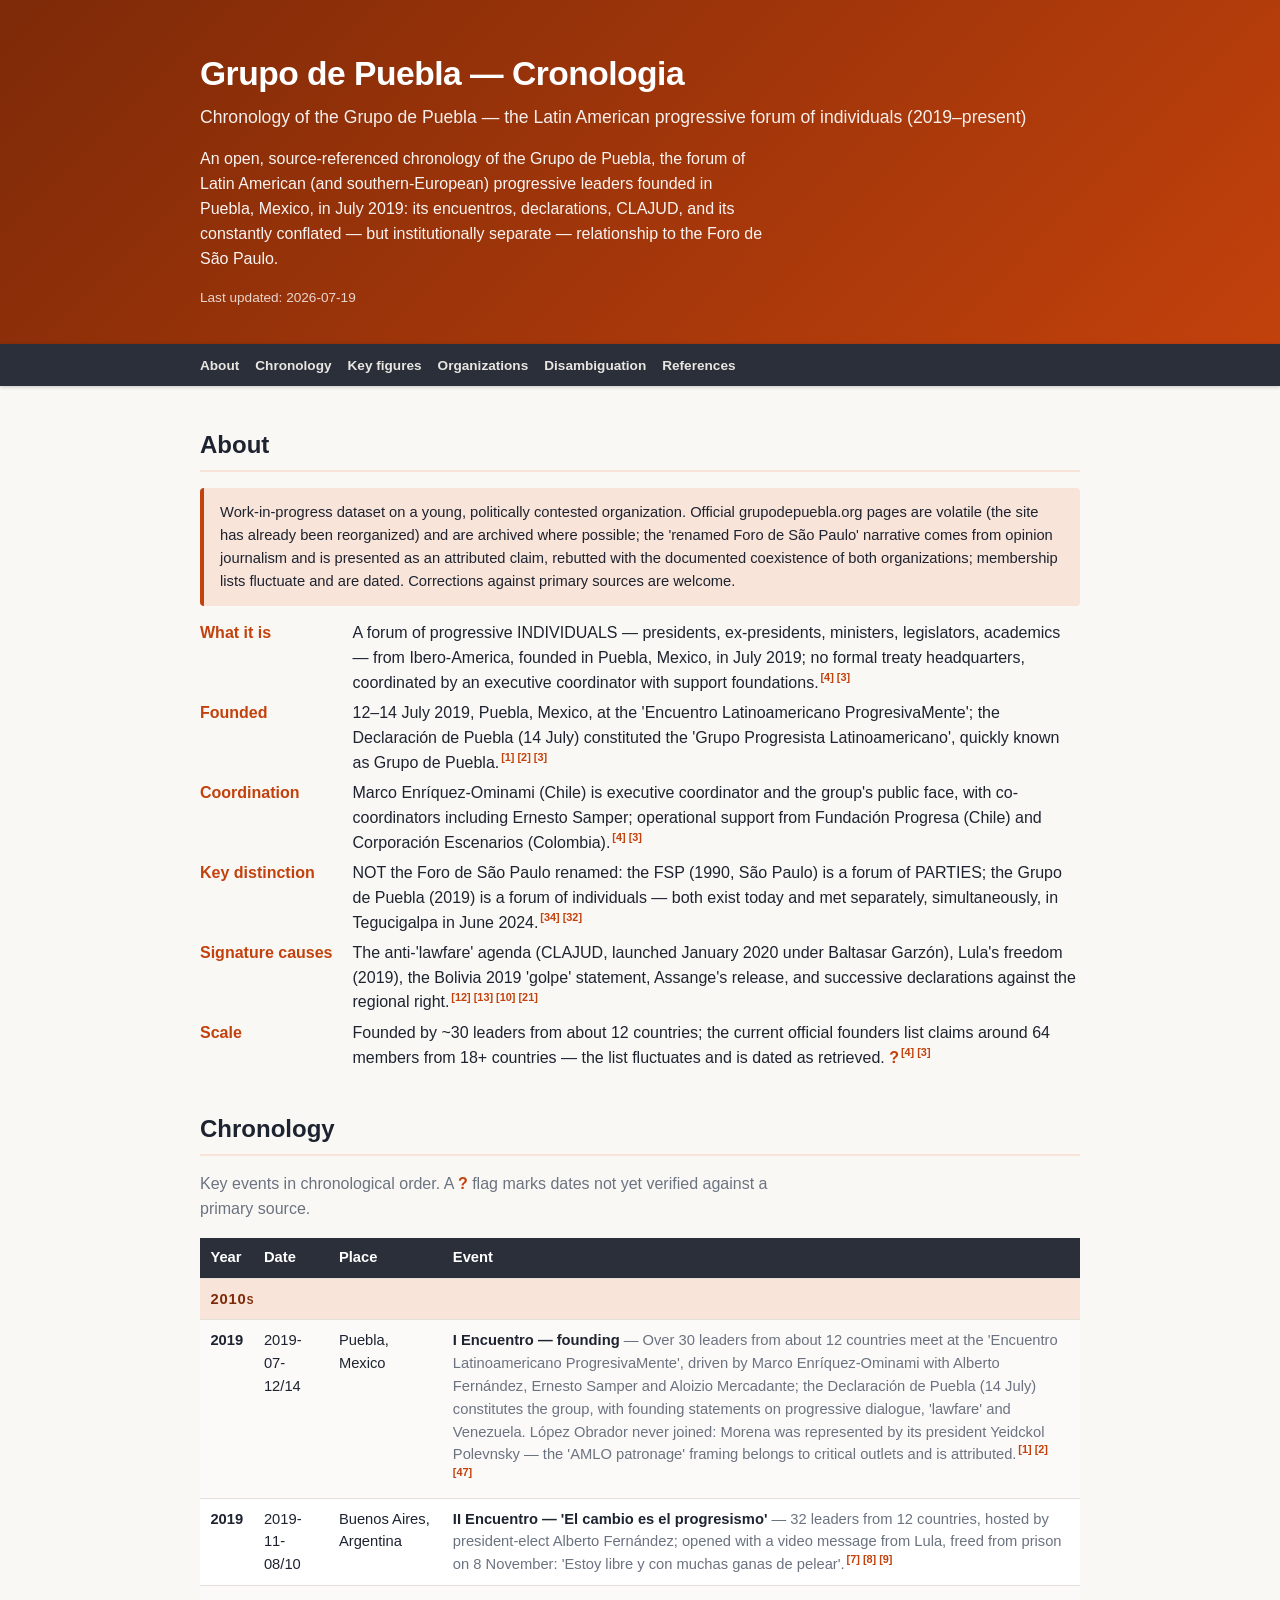
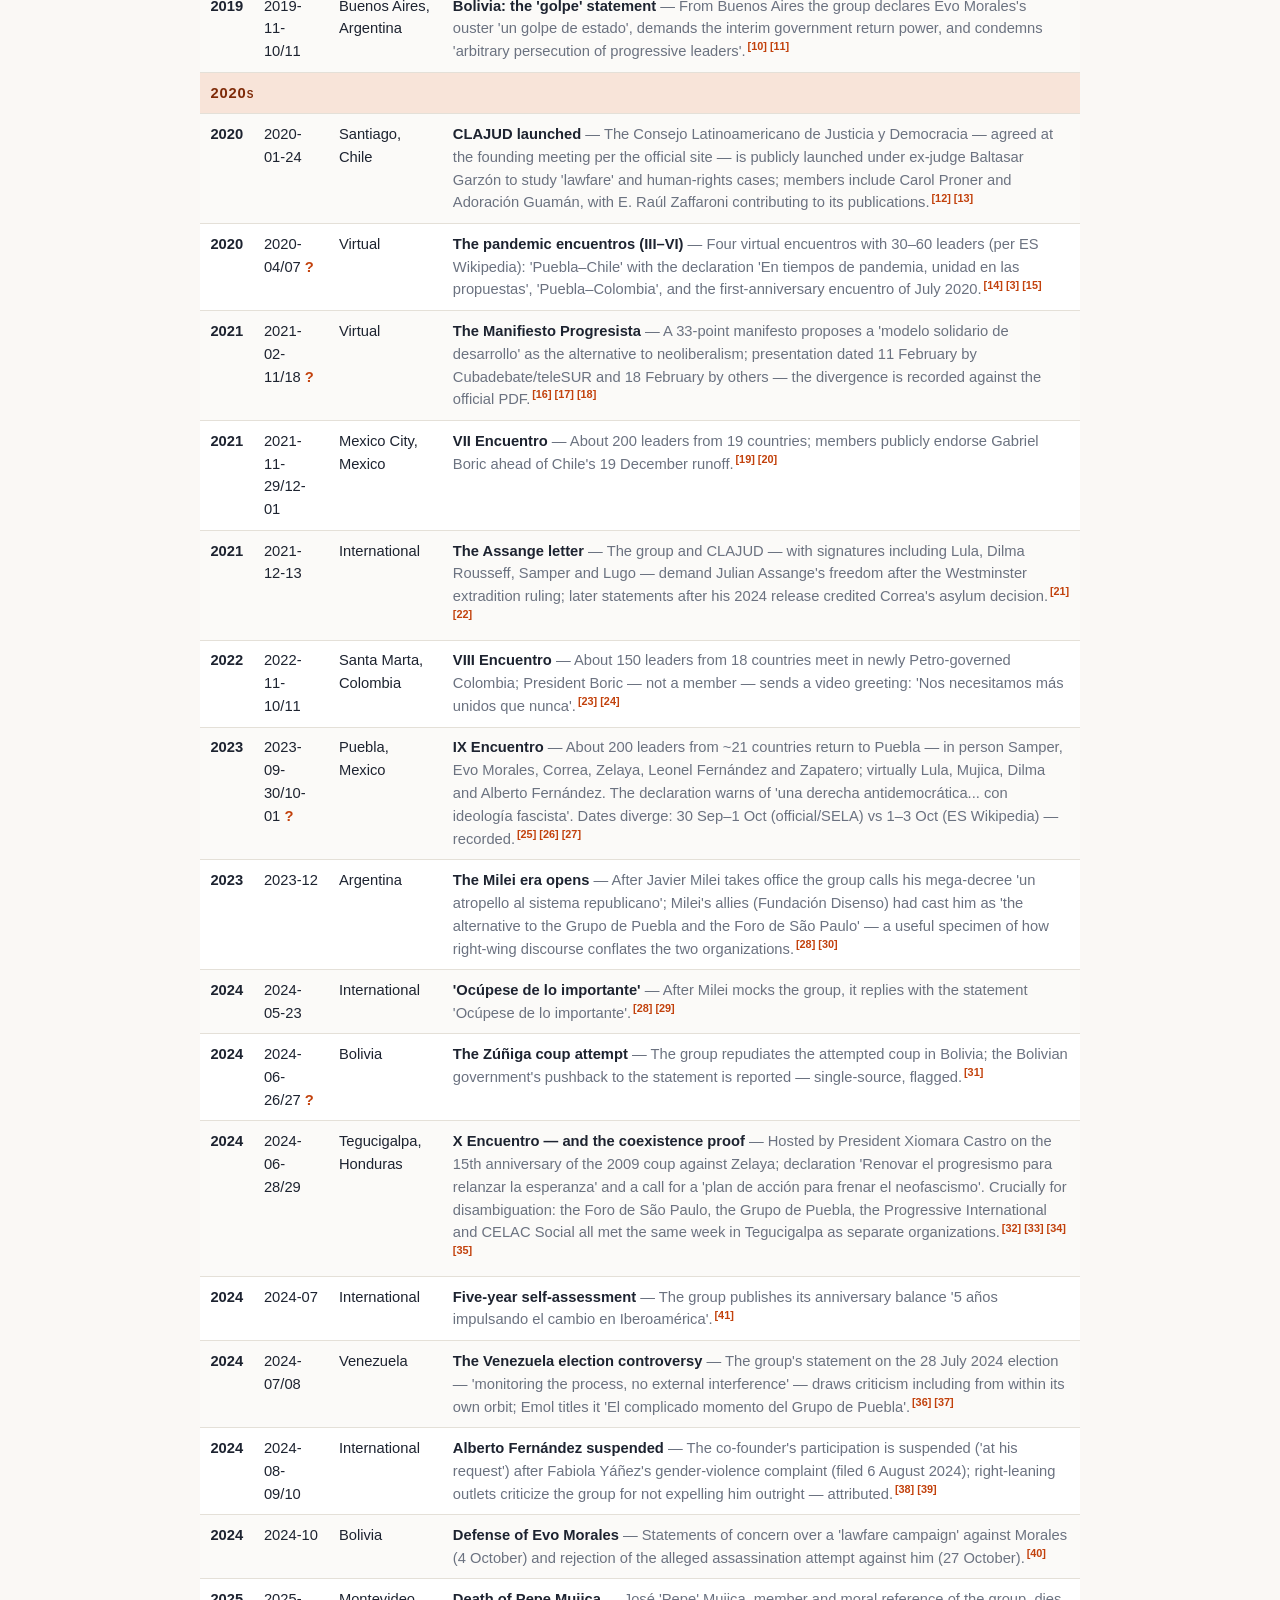
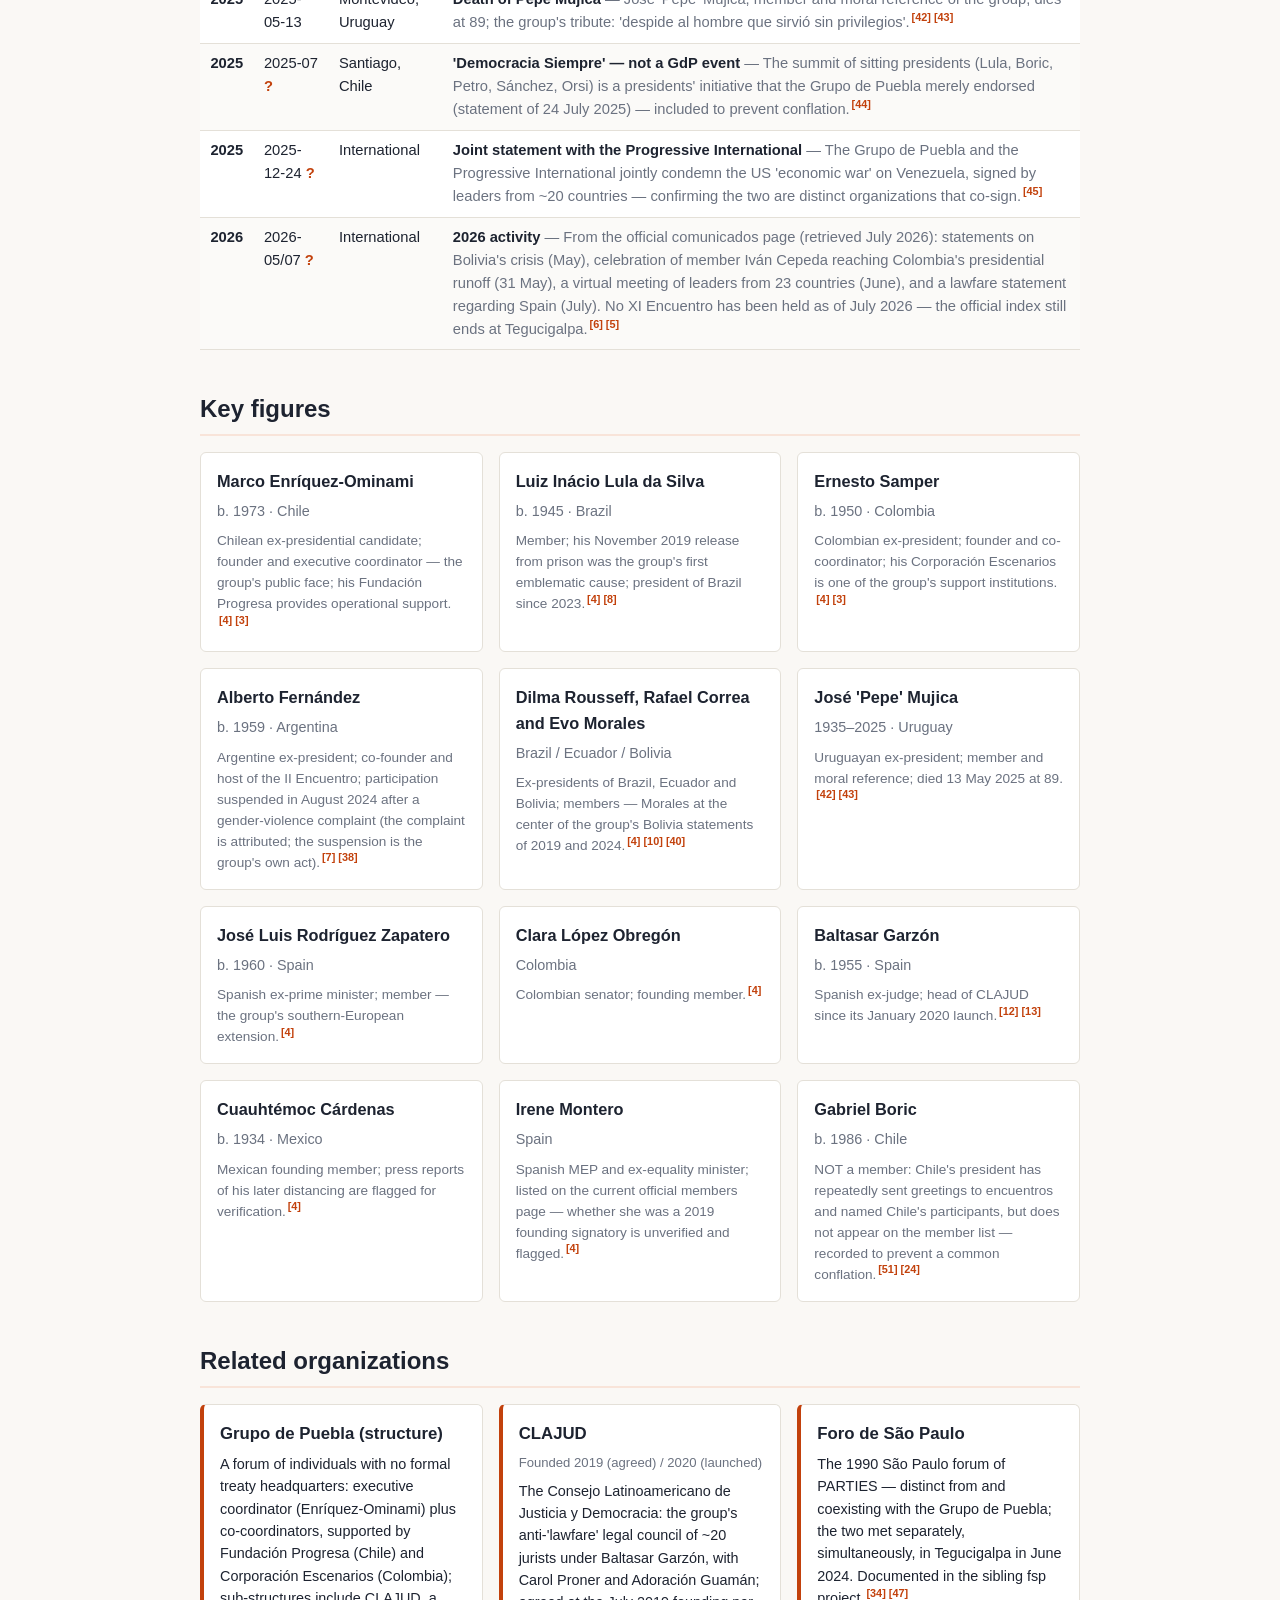
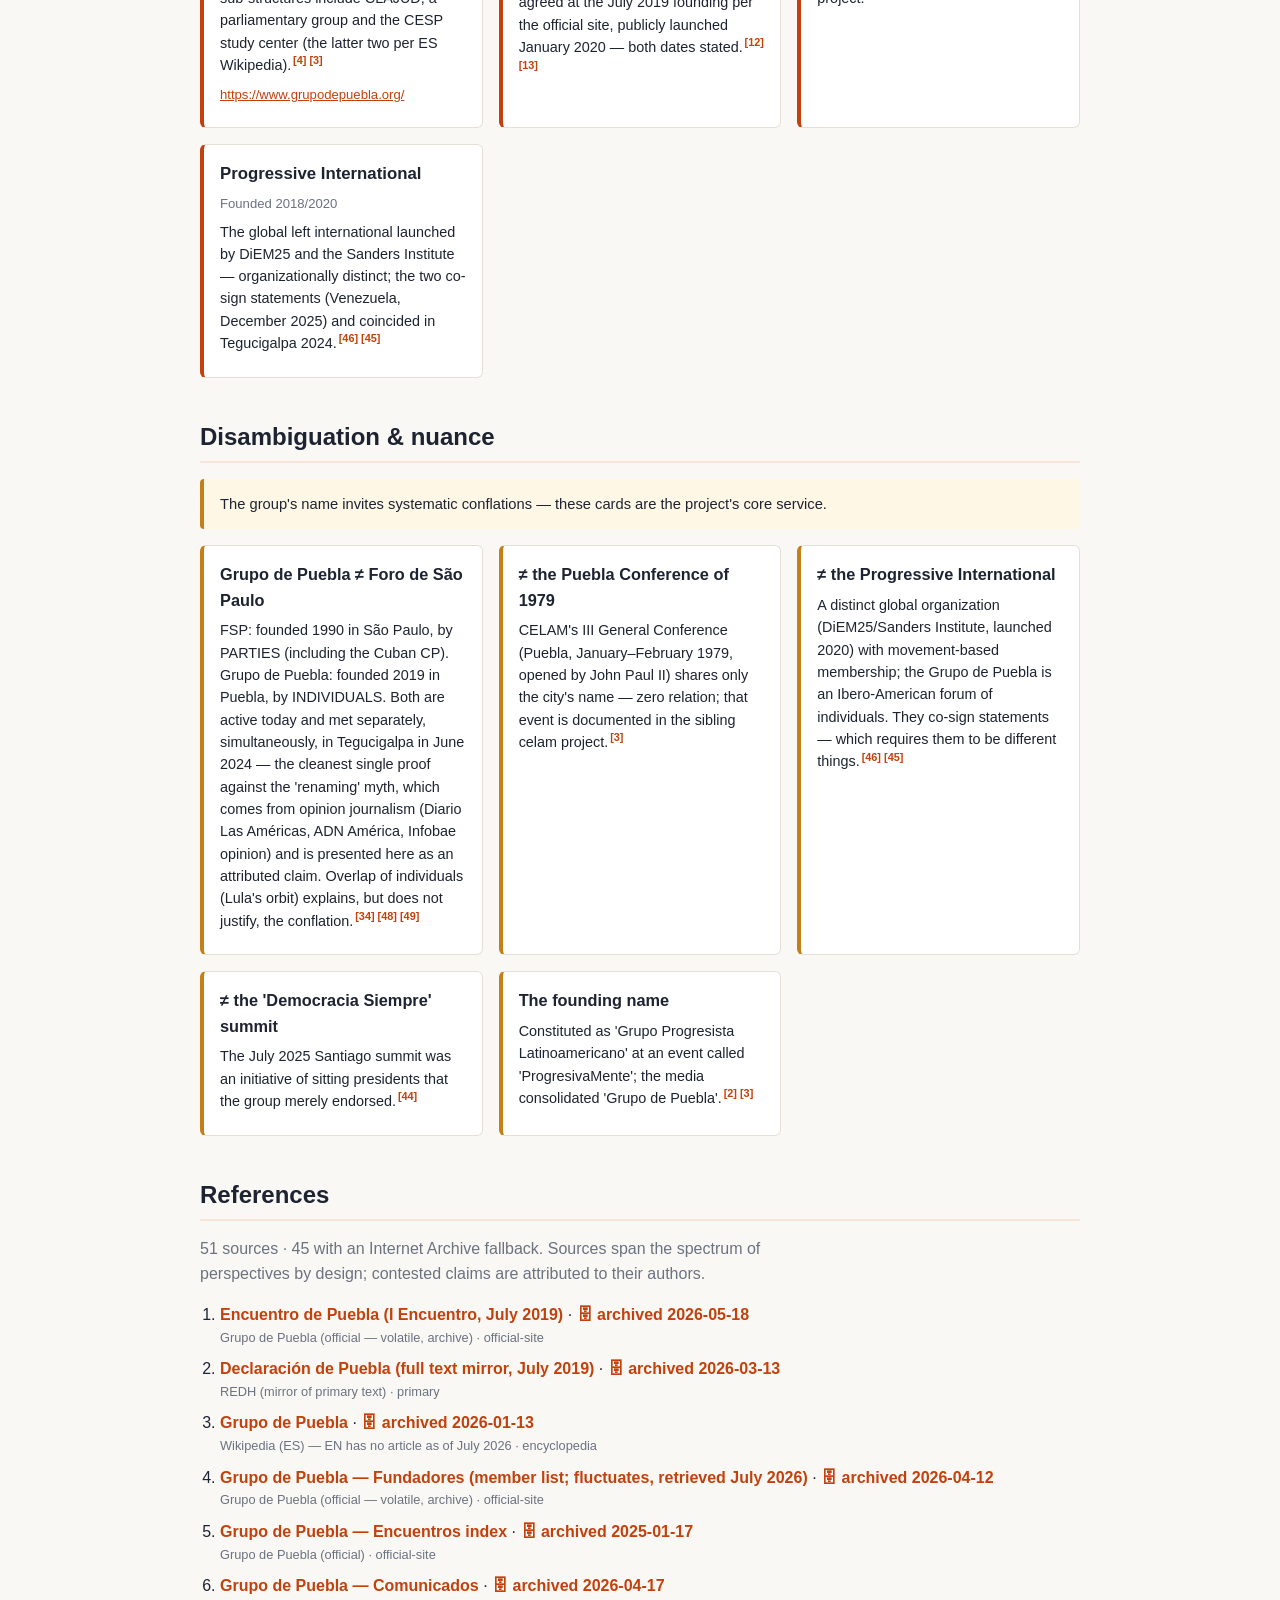
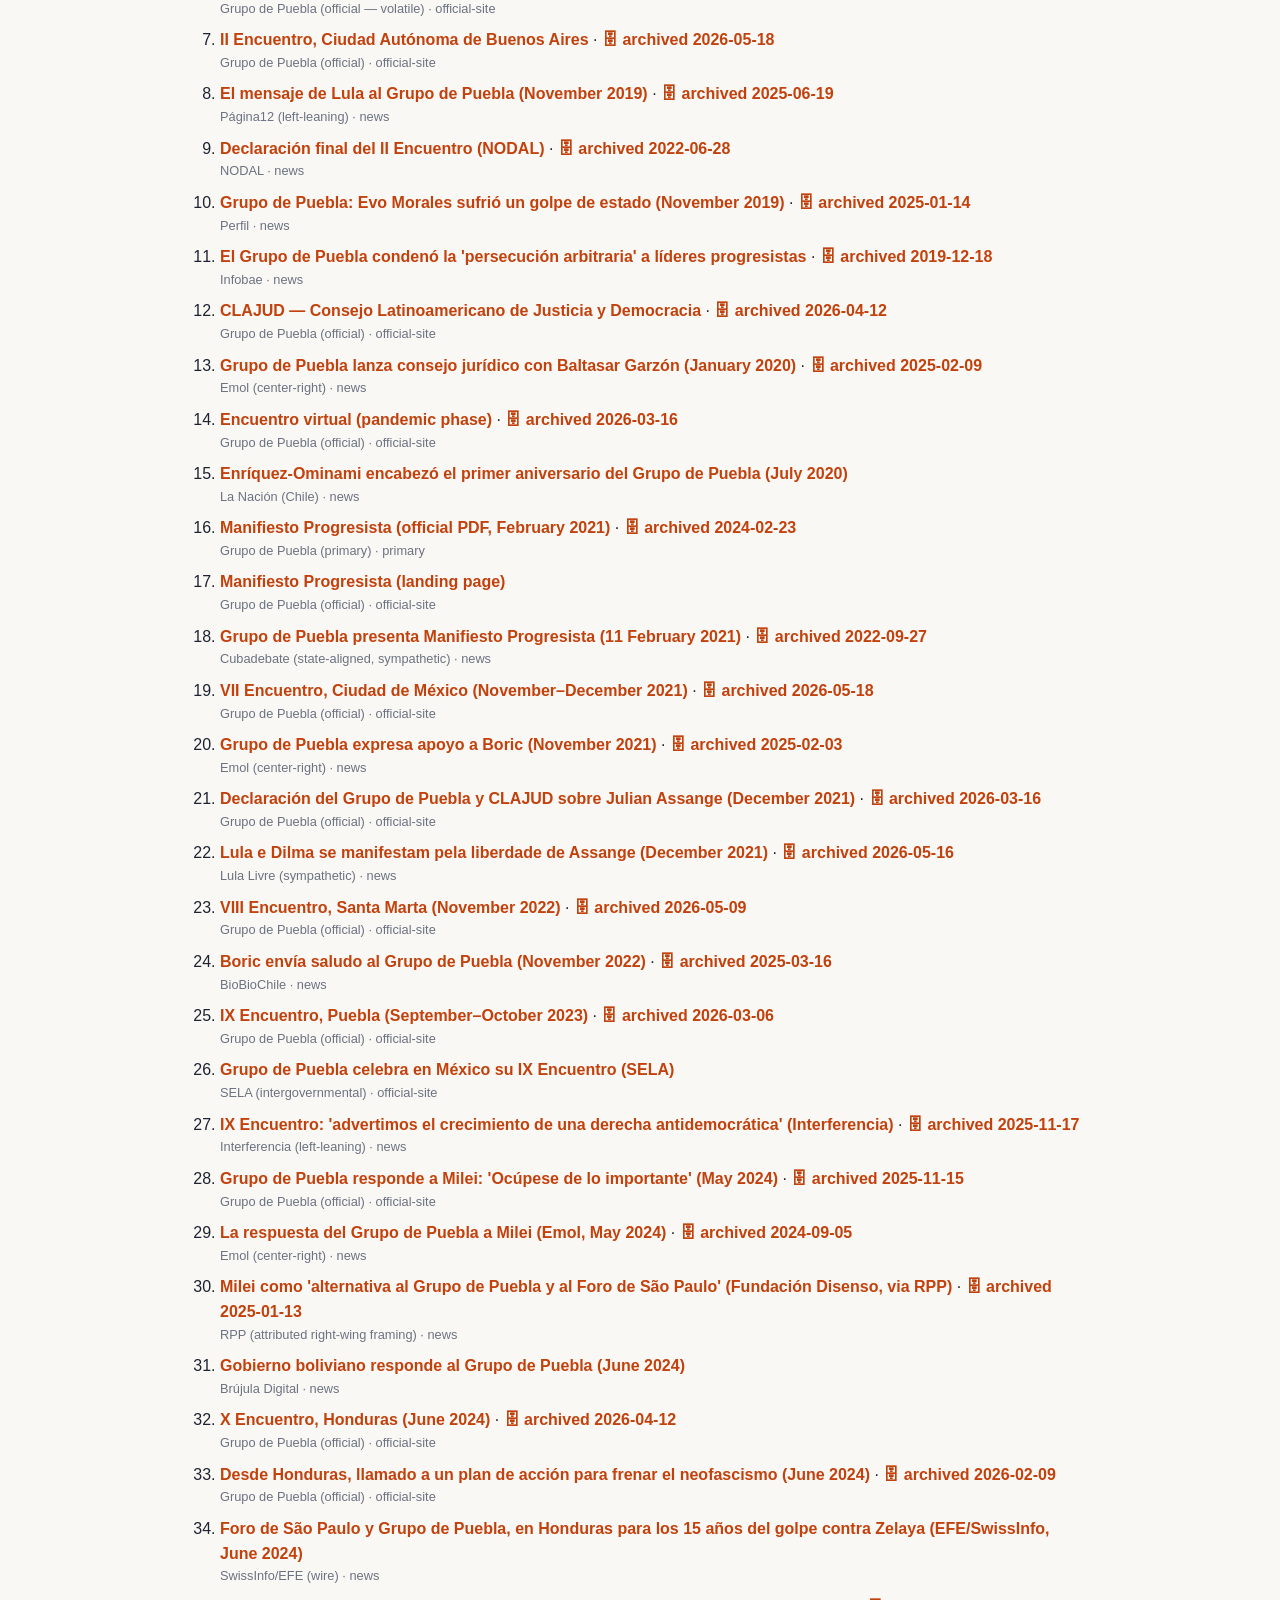
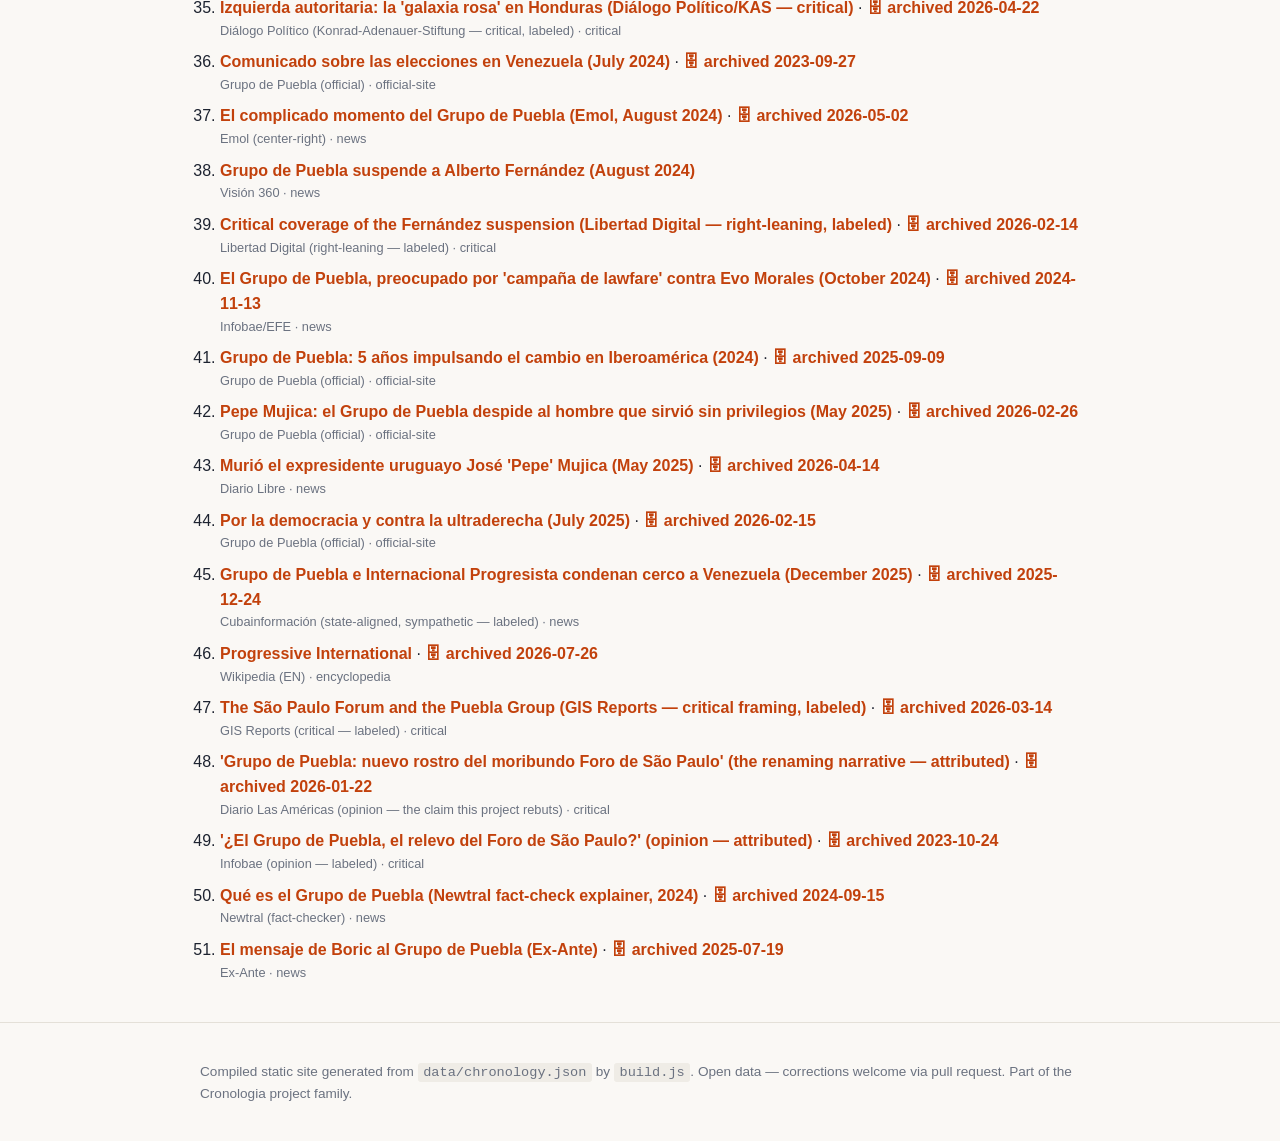
==== commit 152dcfef: "Roll out the preservation + link-health pipeline from core/template (core#4, core#18) This repo had " ====
--- a/docs/index.html
+++ b/docs/index.html
@@ -346,63 +346,63 @@
 
     <section id="references">
       <h2>References</h2>
-      <p class="section-intro">51 sources. Sources span the
+      <p class="section-intro">51 sources · 45 with an Internet Archive fallback. Sources span the
       spectrum of perspectives by design; contested claims are attributed to their authors.</p>
       <ol class="references">
         <li id="ref-1">
-          <a href="https://www.grupodepuebla.org/encuentro-de-puebla/" rel="noopener noreferrer" target="_blank">Encuentro de Puebla (I Encuentro, July 2019)</a>
+          <a href="https://www.grupodepuebla.org/encuentro-de-puebla/" rel="noopener noreferrer" target="_blank">Encuentro de Puebla (I Encuentro, July 2019)</a> · <a class="archive-link" href="https://web.archive.org/web/20260518185025/https://www.grupodepuebla.org/encuentro-de-puebla/" rel="noopener noreferrer" target="_blank">🗄 archived 2026-05-18</a>
           <span class="ref-meta">Grupo de Puebla (official — volatile, archive) · official-site</span>
         </li>
         <li id="ref-2">
-          <a href="https://redh-cuba.org/2019/07/declaracion-de-puebla/" rel="noopener noreferrer" target="_blank">Declaración de Puebla (full text mirror, July 2019)</a>
+          <a href="https://redh-cuba.org/2019/07/declaracion-de-puebla/" rel="noopener noreferrer" target="_blank">Declaración de Puebla (full text mirror, July 2019)</a> · <a class="archive-link" href="https://web.archive.org/web/20260313213156/https://redh-cuba.org/2019/07/declaracion-de-puebla/" rel="noopener noreferrer" target="_blank">🗄 archived 2026-03-13</a>
           <span class="ref-meta">REDH (mirror of primary text) · primary</span>
         </li>
         <li id="ref-3">
-          <a href="https://es.wikipedia.org/wiki/Grupo_de_Puebla" rel="noopener noreferrer" target="_blank">Grupo de Puebla</a>
+          <a href="https://es.wikipedia.org/wiki/Grupo_de_Puebla" rel="noopener noreferrer" target="_blank">Grupo de Puebla</a> · <a class="archive-link" href="https://web.archive.org/web/20260113233729/https://es.wikipedia.org/wiki/Grupo_de_Puebla" rel="noopener noreferrer" target="_blank">🗄 archived 2026-01-13</a>
           <span class="ref-meta">Wikipedia (ES) — EN has no article as of July 2026 · encyclopedia</span>
         </li>
         <li id="ref-4">
-          <a href="https://www.grupodepuebla.org/en/fundadores/" rel="noopener noreferrer" target="_blank">Grupo de Puebla — Fundadores (member list; fluctuates, retrieved July 2026)</a>
+          <a href="https://www.grupodepuebla.org/en/fundadores/" rel="noopener noreferrer" target="_blank">Grupo de Puebla — Fundadores (member list; fluctuates, retrieved July 2026)</a> · <a class="archive-link" href="https://web.archive.org/web/20260412052233/https://www.grupodepuebla.org/en/fundadores/" rel="noopener noreferrer" target="_blank">🗄 archived 2026-04-12</a>
           <span class="ref-meta">Grupo de Puebla (official — volatile, archive) · official-site</span>
         </li>
         <li id="ref-5">
-          <a href="https://www.grupodepuebla.org/en/encuentros/" rel="noopener noreferrer" target="_blank">Grupo de Puebla — Encuentros index</a>
+          <a href="https://www.grupodepuebla.org/en/encuentros/" rel="noopener noreferrer" target="_blank">Grupo de Puebla — Encuentros index</a> · <a class="archive-link" href="https://web.archive.org/web/20250117014638/https://www.grupodepuebla.org/en/encuentros/" rel="noopener noreferrer" target="_blank">🗄 archived 2025-01-17</a>
           <span class="ref-meta">Grupo de Puebla (official) · official-site</span>
         </li>
         <li id="ref-6">
-          <a href="https://www.grupodepuebla.org/en/comunicados/" rel="noopener noreferrer" target="_blank">Grupo de Puebla — Comunicados</a>
+          <a href="https://www.grupodepuebla.org/en/comunicados/" rel="noopener noreferrer" target="_blank">Grupo de Puebla — Comunicados</a> · <a class="archive-link" href="https://web.archive.org/web/20260417131351/https://www.grupodepuebla.org/en/comunicados/" rel="noopener noreferrer" target="_blank">🗄 archived 2026-04-17</a>
           <span class="ref-meta">Grupo de Puebla (official — volatile) · official-site</span>
         </li>
         <li id="ref-7">
-          <a href="https://www.grupodepuebla.org/ii-encuentro-ciudad-autonoma-de-buenos-aires/" rel="noopener noreferrer" target="_blank">II Encuentro, Ciudad Autónoma de Buenos Aires</a>
+          <a href="https://www.grupodepuebla.org/ii-encuentro-ciudad-autonoma-de-buenos-aires/" rel="noopener noreferrer" target="_blank">II Encuentro, Ciudad Autónoma de Buenos Aires</a> · <a class="archive-link" href="https://web.archive.org/web/20260518185025/https://www.grupodepuebla.org/ii-encuentro-ciudad-autonoma-de-buenos-aires/" rel="noopener noreferrer" target="_blank">🗄 archived 2026-05-18</a>
           <span class="ref-meta">Grupo de Puebla (official) · official-site</span>
         </li>
         <li id="ref-8">
-          <a href="https://www.pagina12.com.ar/230079-el-mensaje-de-lula-al-grupo-de-puebla" rel="noopener noreferrer" target="_blank">El mensaje de Lula al Grupo de Puebla (November 2019)</a>
+          <a href="https://www.pagina12.com.ar/230079-el-mensaje-de-lula-al-grupo-de-puebla" rel="noopener noreferrer" target="_blank">El mensaje de Lula al Grupo de Puebla (November 2019)</a> · <a class="archive-link" href="https://web.archive.org/web/20250619090558/https://www.pagina12.com.ar/230079-el-mensaje-de-lula-al-grupo-de-puebla" rel="noopener noreferrer" target="_blank">🗄 archived 2025-06-19</a>
           <span class="ref-meta">Página12 (left-leaning) · news</span>
         </li>
         <li id="ref-9">
-          <a href="https://www.nodal.am/2019/11/declaracion-final-del-ii-encuentro-del-grupo-de-puebla/" rel="noopener noreferrer" target="_blank">Declaración final del II Encuentro (NODAL)</a>
+          <a href="https://www.nodal.am/2019/11/declaracion-final-del-ii-encuentro-del-grupo-de-puebla/" rel="noopener noreferrer" target="_blank">Declaración final del II Encuentro (NODAL)</a> · <a class="archive-link" href="https://web.archive.org/web/20220628130248/https://www.nodal.am/2019/11/declaracion-final-del-ii-encuentro-del-grupo-de-puebla/" rel="noopener noreferrer" target="_blank">🗄 archived 2022-06-28</a>
           <span class="ref-meta">NODAL · news</span>
         </li>
         <li id="ref-10">
-          <a href="https://www.perfil.com/noticias/internacional/grupo-de-puebla-manifesto-evo-morales-sufrio-golpe-de-estado-bolivia.phtml" rel="noopener noreferrer" target="_blank">Grupo de Puebla: Evo Morales sufrió un golpe de estado (November 2019)</a>
+          <a href="https://www.perfil.com/noticias/internacional/grupo-de-puebla-manifesto-evo-morales-sufrio-golpe-de-estado-bolivia.phtml" rel="noopener noreferrer" target="_blank">Grupo de Puebla: Evo Morales sufrió un golpe de estado (November 2019)</a> · <a class="archive-link" href="https://web.archive.org/web/20250114132141/https://www.perfil.com/noticias/internacional/grupo-de-puebla-manifesto-evo-morales-sufrio-golpe-de-estado-bolivia.phtml" rel="noopener noreferrer" target="_blank">🗄 archived 2025-01-14</a>
           <span class="ref-meta">Perfil · news</span>
         </li>
         <li id="ref-11">
-          <a href="https://www.infobae.com/politica/2019/11/11/el-grupo-de-puebla-condeno-la-persecucion-arbitraria-a-lideres-y-lideresas-progresistas/" rel="noopener noreferrer" target="_blank">El Grupo de Puebla condenó la &#39;persecución arbitraria&#39; a líderes progresistas</a>
+          <a href="https://www.infobae.com/politica/2019/11/11/el-grupo-de-puebla-condeno-la-persecucion-arbitraria-a-lideres-y-lideresas-progresistas/" rel="noopener noreferrer" target="_blank">El Grupo de Puebla condenó la &#39;persecución arbitraria&#39; a líderes progresistas</a> · <a class="archive-link" href="https://web.archive.org/web/20191218172732/https://www.infobae.com/politica/2019/11/11/el-grupo-de-puebla-condeno-la-persecucion-arbitraria-a-lideres-y-lideresas-progresistas/" rel="noopener noreferrer" target="_blank">🗄 archived 2019-12-18</a>
           <span class="ref-meta">Infobae · news</span>
         </li>
         <li id="ref-12">
-          <a href="https://www.grupodepuebla.org/en/clajud/" rel="noopener noreferrer" target="_blank">CLAJUD — Consejo Latinoamericano de Justicia y Democracia</a>
+          <a href="https://www.grupodepuebla.org/en/clajud/" rel="noopener noreferrer" target="_blank">CLAJUD — Consejo Latinoamericano de Justicia y Democracia</a> · <a class="archive-link" href="https://web.archive.org/web/20260412063713/https://www.grupodepuebla.org/en/clajud/" rel="noopener noreferrer" target="_blank">🗄 archived 2026-04-12</a>
           <span class="ref-meta">Grupo de Puebla (official) · official-site</span>
         </li>
         <li id="ref-13">
-          <a href="https://www.emol.com/noticias/Internacional/2020/01/24/974540/Grupo-Puebla-Baltasar-Garzon-DDHH.html" rel="noopener noreferrer" target="_blank">Grupo de Puebla lanza consejo jurídico con Baltasar Garzón (January 2020)</a>
+          <a href="https://www.emol.com/noticias/Internacional/2020/01/24/974540/Grupo-Puebla-Baltasar-Garzon-DDHH.html" rel="noopener noreferrer" target="_blank">Grupo de Puebla lanza consejo jurídico con Baltasar Garzón (January 2020)</a> · <a class="archive-link" href="https://web.archive.org/web/20250209171928/https://www.emol.com/noticias/Internacional/2020/01/24/974540/Grupo-Puebla-Baltasar-Garzon-DDHH.html" rel="noopener noreferrer" target="_blank">🗄 archived 2025-02-09</a>
           <span class="ref-meta">Emol (center-right) · news</span>
         </li>
         <li id="ref-14">
-          <a href="https://www.grupodepuebla.org/en/encuentro-virtual/" rel="noopener noreferrer" target="_blank">Encuentro virtual (pandemic phase)</a>
+          <a href="https://www.grupodepuebla.org/en/encuentro-virtual/" rel="noopener noreferrer" target="_blank">Encuentro virtual (pandemic phase)</a> · <a class="archive-link" href="https://web.archive.org/web/20260316145708/https://www.grupodepuebla.org/en/encuentro-virtual/" rel="noopener noreferrer" target="_blank">🗄 archived 2026-03-16</a>
           <span class="ref-meta">Grupo de Puebla (official) · official-site</span>
         </li>
         <li id="ref-15">
@@ -410,7 +410,7 @@
           <span class="ref-meta">La Nación (Chile) · news</span>
         </li>
         <li id="ref-16">
-          <a href="https://www.grupodepuebla.org/wp-content/uploads/2021/02/PUEBLA-MANIFIESTO.pdf" rel="noopener noreferrer" target="_blank">Manifiesto Progresista (official PDF, February 2021)</a>
+          <a href="https://www.grupodepuebla.org/wp-content/uploads/2021/02/PUEBLA-MANIFIESTO.pdf" rel="noopener noreferrer" target="_blank">Manifiesto Progresista (official PDF, February 2021)</a> · <a class="archive-link" href="https://web.archive.org/web/20240223224947/https://www.grupodepuebla.org/wp-content/uploads/2021/02/PUEBLA-MANIFIESTO.pdf" rel="noopener noreferrer" target="_blank">🗄 archived 2024-02-23</a>
           <span class="ref-meta">Grupo de Puebla (primary) · primary</span>
         </li>
         <li id="ref-17">
@@ -418,35 +418,35 @@
           <span class="ref-meta">Grupo de Puebla (official) · official-site</span>
         </li>
         <li id="ref-18">
-          <a href="http://www.cubadebate.cu/noticias/2021/02/11/grupo-de-puebla-presenta-manifiesto-progresista-para-contrarrestar-al-neoliberalismo/" rel="noopener noreferrer" target="_blank">Grupo de Puebla presenta Manifiesto Progresista (11 February 2021)</a>
+          <a href="http://www.cubadebate.cu/noticias/2021/02/11/grupo-de-puebla-presenta-manifiesto-progresista-para-contrarrestar-al-neoliberalismo/" rel="noopener noreferrer" target="_blank">Grupo de Puebla presenta Manifiesto Progresista (11 February 2021)</a> · <a class="archive-link" href="https://web.archive.org/web/20220927145202/http://www.cubadebate.cu/noticias/2021/02/11/grupo-de-puebla-presenta-manifiesto-progresista-para-contrarrestar-al-neoliberalismo/" rel="noopener noreferrer" target="_blank">🗄 archived 2022-09-27</a>
           <span class="ref-meta">Cubadebate (state-aligned, sympathetic) · news</span>
         </li>
         <li id="ref-19">
-          <a href="https://www.grupodepuebla.org/vii-encuentro-ciudad-de-mexico/" rel="noopener noreferrer" target="_blank">VII Encuentro, Ciudad de México (November–December 2021)</a>
+          <a href="https://www.grupodepuebla.org/vii-encuentro-ciudad-de-mexico/" rel="noopener noreferrer" target="_blank">VII Encuentro, Ciudad de México (November–December 2021)</a> · <a class="archive-link" href="https://web.archive.org/web/20260518185025/https://www.grupodepuebla.org/vii-encuentro-ciudad-de-mexico/" rel="noopener noreferrer" target="_blank">🗄 archived 2026-05-18</a>
           <span class="ref-meta">Grupo de Puebla (official) · official-site</span>
         </li>
         <li id="ref-20">
-          <a href="https://www.emol.com/noticias/Internacional/2021/11/30/1039967/grupo-puebla-apoyo-boric-elecciones.html" rel="noopener noreferrer" target="_blank">Grupo de Puebla expresa apoyo a Boric (November 2021)</a>
+          <a href="https://www.emol.com/noticias/Internacional/2021/11/30/1039967/grupo-puebla-apoyo-boric-elecciones.html" rel="noopener noreferrer" target="_blank">Grupo de Puebla expresa apoyo a Boric (November 2021)</a> · <a class="archive-link" href="https://web.archive.org/web/20250203124655/https://www.emol.com/noticias/Internacional/2021/11/30/1039967/grupo-puebla-apoyo-boric-elecciones.html" rel="noopener noreferrer" target="_blank">🗄 archived 2025-02-03</a>
           <span class="ref-meta">Emol (center-right) · news</span>
         </li>
         <li id="ref-21">
-          <a href="https://www.grupodepuebla.org/en/declaracion-del-grupo-de-puebla-y-del-consejo-latinoamericano-de-justicia-y-democracia-clajud-sobre-la-situacion-de-julian-assange/" rel="noopener noreferrer" target="_blank">Declaración del Grupo de Puebla y CLAJUD sobre Julian Assange (December 2021)</a>
+          <a href="https://www.grupodepuebla.org/en/declaracion-del-grupo-de-puebla-y-del-consejo-latinoamericano-de-justicia-y-democracia-clajud-sobre-la-situacion-de-julian-assange/" rel="noopener noreferrer" target="_blank">Declaración del Grupo de Puebla y CLAJUD sobre Julian Assange (December 2021)</a> · <a class="archive-link" href="https://web.archive.org/web/20260316145026/https://www.grupodepuebla.org/en/declaracion-del-grupo-de-puebla-y-del-consejo-latinoamericano-de-justicia-y-democracia-clajud-sobre-la-situacion-de-julian-assange/" rel="noopener noreferrer" target="_blank">🗄 archived 2026-03-16</a>
           <span class="ref-meta">Grupo de Puebla (official) · official-site</span>
         </li>
         <li id="ref-22">
-          <a href="https://lulalivre.org.br/2021/12/13/lula-e-dilma-se-manifestam-pela-liberdade-de-assange-junto-ao-grupo-de-puebla/" rel="noopener noreferrer" target="_blank">Lula e Dilma se manifestam pela liberdade de Assange (December 2021)</a>
+          <a href="https://lulalivre.org.br/2021/12/13/lula-e-dilma-se-manifestam-pela-liberdade-de-assange-junto-ao-grupo-de-puebla/" rel="noopener noreferrer" target="_blank">Lula e Dilma se manifestam pela liberdade de Assange (December 2021)</a> · <a class="archive-link" href="https://web.archive.org/web/20260516114524/https://lulalivre.org.br/2021/12/13/lula-e-dilma-se-manifestam-pela-liberdade-de-assange-junto-ao-grupo-de-puebla/" rel="noopener noreferrer" target="_blank">🗄 archived 2026-05-16</a>
           <span class="ref-meta">Lula Livre (sympathetic) · news</span>
         </li>
         <li id="ref-23">
-          <a href="https://www.grupodepuebla.org/viii-encuentro-santa-marta/" rel="noopener noreferrer" target="_blank">VIII Encuentro, Santa Marta (November 2022)</a>
+          <a href="https://www.grupodepuebla.org/viii-encuentro-santa-marta/" rel="noopener noreferrer" target="_blank">VIII Encuentro, Santa Marta (November 2022)</a> · <a class="archive-link" href="https://web.archive.org/web/20260509225524/https://www.grupodepuebla.org/viii-encuentro-santa-marta/" rel="noopener noreferrer" target="_blank">🗄 archived 2026-05-09</a>
           <span class="ref-meta">Grupo de Puebla (official) · official-site</span>
         </li>
         <li id="ref-24">
-          <a href="https://www.biobiochile.cl/noticias/nacional/chile/2022/11/10/presidente-boric-envia-saludo-a-grupo-de-puebla-nos-necesitamos-mas-unidos-que-nunca.shtml" rel="noopener noreferrer" target="_blank">Boric envía saludo al Grupo de Puebla (November 2022)</a>
+          <a href="https://www.biobiochile.cl/noticias/nacional/chile/2022/11/10/presidente-boric-envia-saludo-a-grupo-de-puebla-nos-necesitamos-mas-unidos-que-nunca.shtml" rel="noopener noreferrer" target="_blank">Boric envía saludo al Grupo de Puebla (November 2022)</a> · <a class="archive-link" href="https://web.archive.org/web/20250316033604/https://www.biobiochile.cl/noticias/nacional/chile/2022/11/10/presidente-boric-envia-saludo-a-grupo-de-puebla-nos-necesitamos-mas-unidos-que-nunca.shtml" rel="noopener noreferrer" target="_blank">🗄 archived 2025-03-16</a>
           <span class="ref-meta">BioBioChile · news</span>
         </li>
         <li id="ref-25">
-          <a href="https://www.grupodepuebla.org/en/ix-encuentro-puebla/" rel="noopener noreferrer" target="_blank">IX Encuentro, Puebla (September–October 2023)</a>
+          <a href="https://www.grupodepuebla.org/en/ix-encuentro-puebla/" rel="noopener noreferrer" target="_blank">IX Encuentro, Puebla (September–October 2023)</a> · <a class="archive-link" href="https://web.archive.org/web/20260306121511/https://www.grupodepuebla.org/en/ix-encuentro-puebla/" rel="noopener noreferrer" target="_blank">🗄 archived 2026-03-06</a>
           <span class="ref-meta">Grupo de Puebla (official) · official-site</span>
         </li>
         <li id="ref-26">
@@ -454,19 +454,19 @@
           <span class="ref-meta">SELA (intergovernmental) · official-site</span>
         </li>
         <li id="ref-27">
-          <a href="https://interferencia.cl/articulos/ixo-encuentro-del-grupo-de-puebla-advertimos-el-crecimiento-en-latinoamerica-de-una" rel="noopener noreferrer" target="_blank">IX Encuentro: &#39;advertimos el crecimiento de una derecha antidemocrática&#39; (Interferencia)</a>
+          <a href="https://interferencia.cl/articulos/ixo-encuentro-del-grupo-de-puebla-advertimos-el-crecimiento-en-latinoamerica-de-una" rel="noopener noreferrer" target="_blank">IX Encuentro: &#39;advertimos el crecimiento de una derecha antidemocrática&#39; (Interferencia)</a> · <a class="archive-link" href="https://web.archive.org/web/20251117155923/https://interferencia.cl/articulos/ixo-encuentro-del-grupo-de-puebla-advertimos-el-crecimiento-en-latinoamerica-de-una" rel="noopener noreferrer" target="_blank">🗄 archived 2025-11-17</a>
           <span class="ref-meta">Interferencia (left-leaning) · news</span>
         </li>
         <li id="ref-28">
-          <a href="https://www.grupodepuebla.org/en/grupo-de-puebla-responde-a-milei-ocupese-de-lo-importante/" rel="noopener noreferrer" target="_blank">Grupo de Puebla responde a Milei: &#39;Ocúpese de lo importante&#39; (May 2024)</a>
+          <a href="https://www.grupodepuebla.org/en/grupo-de-puebla-responde-a-milei-ocupese-de-lo-importante/" rel="noopener noreferrer" target="_blank">Grupo de Puebla responde a Milei: &#39;Ocúpese de lo importante&#39; (May 2024)</a> · <a class="archive-link" href="https://web.archive.org/web/20251115174940/https://www.grupodepuebla.org/en/grupo-de-puebla-responde-a-milei-ocupese-de-lo-importante/" rel="noopener noreferrer" target="_blank">🗄 archived 2025-11-15</a>
           <span class="ref-meta">Grupo de Puebla (official) · official-site</span>
         </li>
         <li id="ref-29">
-          <a href="https://www.emol.com/noticias/Internacional/2024/05/23/1131610/grupo-puebla-respuesta-milei.html" rel="noopener noreferrer" target="_blank">La respuesta del Grupo de Puebla a Milei (Emol, May 2024)</a>
+          <a href="https://www.emol.com/noticias/Internacional/2024/05/23/1131610/grupo-puebla-respuesta-milei.html" rel="noopener noreferrer" target="_blank">La respuesta del Grupo de Puebla a Milei (Emol, May 2024)</a> · <a class="archive-link" href="https://web.archive.org/web/20240905182044/https://www.emol.com/noticias/Internacional/2024/05/23/1131610/grupo-puebla-respuesta-milei.html" rel="noopener noreferrer" target="_blank">🗄 archived 2024-09-05</a>
           <span class="ref-meta">Emol (center-right) · news</span>
         </li>
         <li id="ref-30">
-          <a href="https://rpp.pe/mundo/argentina/javier-milei-una-alternativa-en-argentina-al-grupo-de-puebla-y-al-foro-de-sao-paulo-senalo-director-de-disenso-noticia-1518052" rel="noopener noreferrer" target="_blank">Milei como &#39;alternativa al Grupo de Puebla y al Foro de São Paulo&#39; (Fundación Disenso, via RPP)</a>
+          <a href="https://rpp.pe/mundo/argentina/javier-milei-una-alternativa-en-argentina-al-grupo-de-puebla-y-al-foro-de-sao-paulo-senalo-director-de-disenso-noticia-1518052" rel="noopener noreferrer" target="_blank">Milei como &#39;alternativa al Grupo de Puebla y al Foro de São Paulo&#39; (Fundación Disenso, via RPP)</a> · <a class="archive-link" href="https://web.archive.org/web/20250113070719/https://rpp.pe/mundo/argentina/javier-milei-una-alternativa-en-argentina-al-grupo-de-puebla-y-al-foro-de-sao-paulo-senalo-director-de-disenso-noticia-1518052" rel="noopener noreferrer" target="_blank">🗄 archived 2025-01-13</a>
           <span class="ref-meta">RPP (attributed right-wing framing) · news</span>
         </li>
         <li id="ref-31">
@@ -474,11 +474,11 @@
           <span class="ref-meta">Brújula Digital · news</span>
         </li>
         <li id="ref-32">
-          <a href="https://www.grupodepuebla.org/en/x-encuentro-honduras/" rel="noopener noreferrer" target="_blank">X Encuentro, Honduras (June 2024)</a>
+          <a href="https://www.grupodepuebla.org/en/x-encuentro-honduras/" rel="noopener noreferrer" target="_blank">X Encuentro, Honduras (June 2024)</a> · <a class="archive-link" href="https://web.archive.org/web/20260412063238/https://www.grupodepuebla.org/en/x-encuentro-honduras/" rel="noopener noreferrer" target="_blank">🗄 archived 2026-04-12</a>
           <span class="ref-meta">Grupo de Puebla (official) · official-site</span>
         </li>
         <li id="ref-33">
-          <a href="https://www.grupodepuebla.org/en/desde-honduras-el-grupo-de-puebla-llama-a-plan-de-accion-para-frenar-el-neofascismo/" rel="noopener noreferrer" target="_blank">Desde Honduras, llamado a un plan de acción para frenar el neofascismo (June 2024)</a>
+          <a href="https://www.grupodepuebla.org/en/desde-honduras-el-grupo-de-puebla-llama-a-plan-de-accion-para-frenar-el-neofascismo/" rel="noopener noreferrer" target="_blank">Desde Honduras, llamado a un plan de acción para frenar el neofascismo (June 2024)</a> · <a class="archive-link" href="https://web.archive.org/web/20260209002536/https://www.grupodepuebla.org/en/desde-honduras-el-grupo-de-puebla-llama-a-plan-de-accion-para-frenar-el-neofascismo/" rel="noopener noreferrer" target="_blank">🗄 archived 2026-02-09</a>
           <span class="ref-meta">Grupo de Puebla (official) · official-site</span>
         </li>
         <li id="ref-34">
@@ -486,15 +486,15 @@
           <span class="ref-meta">SwissInfo/EFE (wire) · news</span>
         </li>
         <li id="ref-35">
-          <a href="https://dialogopolitico.org/agenda/izquierda-autoritaria-galaxia-rosa-honduras/" rel="noopener noreferrer" target="_blank">Izquierda autoritaria: la &#39;galaxia rosa&#39; en Honduras (Diálogo Político/KAS — critical)</a>
+          <a href="https://dialogopolitico.org/agenda/izquierda-autoritaria-galaxia-rosa-honduras/" rel="noopener noreferrer" target="_blank">Izquierda autoritaria: la &#39;galaxia rosa&#39; en Honduras (Diálogo Político/KAS — critical)</a> · <a class="archive-link" href="https://web.archive.org/web/20260422224545/https://dialogopolitico.org/agenda/izquierda-autoritaria-galaxia-rosa-honduras/" rel="noopener noreferrer" target="_blank">🗄 archived 2026-04-22</a>
           <span class="ref-meta">Diálogo Político (Konrad-Adenauer-Stiftung — critical, labeled) · critical</span>
         </li>
         <li id="ref-36">
-          <a href="https://www.grupodepuebla.org/en/comunicado-de-prensa-del-grupo-de-puebla-sobre-las-elecciones-en-venezuela/" rel="noopener noreferrer" target="_blank">Comunicado sobre las elecciones en Venezuela (July 2024)</a>
+          <a href="https://www.grupodepuebla.org/en/comunicado-de-prensa-del-grupo-de-puebla-sobre-las-elecciones-en-venezuela/" rel="noopener noreferrer" target="_blank">Comunicado sobre las elecciones en Venezuela (July 2024)</a> · <a class="archive-link" href="https://web.archive.org/web/20230927182803/https://www.grupodepuebla.org/en/comunicado-de-prensa-del-grupo-de-puebla-sobre-las-elecciones-en-venezuela/" rel="noopener noreferrer" target="_blank">🗄 archived 2023-09-27</a>
           <span class="ref-meta">Grupo de Puebla (official) · official-site</span>
         </li>
         <li id="ref-37">
-          <a href="https://www.emol.com/noticias/Internacional/2024/08/09/1139184/grupo-puebla-cuestionamientos-venezuela-albertofernandez.html" rel="noopener noreferrer" target="_blank">El complicado momento del Grupo de Puebla (Emol, August 2024)</a>
+          <a href="https://www.emol.com/noticias/Internacional/2024/08/09/1139184/grupo-puebla-cuestionamientos-venezuela-albertofernandez.html" rel="noopener noreferrer" target="_blank">El complicado momento del Grupo de Puebla (Emol, August 2024)</a> · <a class="archive-link" href="https://web.archive.org/web/20260502163851/https://www.emol.com/noticias/Internacional/2024/08/09/1139184/grupo-puebla-cuestionamientos-venezuela-albertofernandez.html" rel="noopener noreferrer" target="_blank">🗄 archived 2026-05-02</a>
           <span class="ref-meta">Emol (center-right) · news</span>
         </li>
         <li id="ref-38">
@@ -502,55 +502,55 @@
           <span class="ref-meta">Visión 360 · news</span>
         </li>
         <li id="ref-39">
-          <a href="https://www.libertaddigital.com/internacional/latinoamerica/2024-08-17/el-lamentable-comunicado-del-feminista-grupo-de-puebla-no-expulsa-a-alberto-fernandez-por-pegar-a-su-mujer-7155975/" rel="noopener noreferrer" target="_blank">Critical coverage of the Fernández suspension (Libertad Digital — right-leaning, labeled)</a>
+          <a href="https://www.libertaddigital.com/internacional/latinoamerica/2024-08-17/el-lamentable-comunicado-del-feminista-grupo-de-puebla-no-expulsa-a-alberto-fernandez-por-pegar-a-su-mujer-7155975/" rel="noopener noreferrer" target="_blank">Critical coverage of the Fernández suspension (Libertad Digital — right-leaning, labeled)</a> · <a class="archive-link" href="https://web.archive.org/web/20260214011344/https://www.libertaddigital.com/internacional/latinoamerica/2024-08-17/el-lamentable-comunicado-del-feminista-grupo-de-puebla-no-expulsa-a-alberto-fernandez-por-pegar-a-su-mujer-7155975/" rel="noopener noreferrer" target="_blank">🗄 archived 2026-02-14</a>
           <span class="ref-meta">Libertad Digital (right-leaning — labeled) · critical</span>
         </li>
         <li id="ref-40">
-          <a href="https://www.infobae.com/america/agencias/2024/10/04/el-grupo-de-puebla-se-muestra-preocupado-por-campana-de-lawfare-contra-evo-morales/" rel="noopener noreferrer" target="_blank">El Grupo de Puebla, preocupado por &#39;campaña de lawfare&#39; contra Evo Morales (October 2024)</a>
+          <a href="https://www.infobae.com/america/agencias/2024/10/04/el-grupo-de-puebla-se-muestra-preocupado-por-campana-de-lawfare-contra-evo-morales/" rel="noopener noreferrer" target="_blank">El Grupo de Puebla, preocupado por &#39;campaña de lawfare&#39; contra Evo Morales (October 2024)</a> · <a class="archive-link" href="https://web.archive.org/web/20241113145903/https://www.infobae.com/america/agencias/2024/10/04/el-grupo-de-puebla-se-muestra-preocupado-por-campana-de-lawfare-contra-evo-morales/" rel="noopener noreferrer" target="_blank">🗄 archived 2024-11-13</a>
           <span class="ref-meta">Infobae/EFE · news</span>
         </li>
         <li id="ref-41">
-          <a href="https://www.grupodepuebla.org/en/grupo-de-puebla-5-anos-impulsando-el-cambio-en-iberoamerica/" rel="noopener noreferrer" target="_blank">Grupo de Puebla: 5 años impulsando el cambio en Iberoamérica (2024)</a>
+          <a href="https://www.grupodepuebla.org/en/grupo-de-puebla-5-anos-impulsando-el-cambio-en-iberoamerica/" rel="noopener noreferrer" target="_blank">Grupo de Puebla: 5 años impulsando el cambio en Iberoamérica (2024)</a> · <a class="archive-link" href="https://web.archive.org/web/20250909063944/https://www.grupodepuebla.org/en/grupo-de-puebla-5-anos-impulsando-el-cambio-en-iberoamerica/" rel="noopener noreferrer" target="_blank">🗄 archived 2025-09-09</a>
           <span class="ref-meta">Grupo de Puebla (official) · official-site</span>
         </li>
         <li id="ref-42">
-          <a href="https://www.grupodepuebla.org/pepe-mujica-el-grupo-de-puebla-despide-al-hombre-que-sirvio-sin-privilegios/" rel="noopener noreferrer" target="_blank">Pepe Mujica: el Grupo de Puebla despide al hombre que sirvió sin privilegios (May 2025)</a>
+          <a href="https://www.grupodepuebla.org/pepe-mujica-el-grupo-de-puebla-despide-al-hombre-que-sirvio-sin-privilegios/" rel="noopener noreferrer" target="_blank">Pepe Mujica: el Grupo de Puebla despide al hombre que sirvió sin privilegios (May 2025)</a> · <a class="archive-link" href="https://web.archive.org/web/20260226195705/https://www.grupodepuebla.org/pepe-mujica-el-grupo-de-puebla-despide-al-hombre-que-sirvio-sin-privilegios/" rel="noopener noreferrer" target="_blank">🗄 archived 2026-02-26</a>
           <span class="ref-meta">Grupo de Puebla (official) · official-site</span>
         </li>
         <li id="ref-43">
-          <a href="https://www.diariolibre.com/mundo/america-latina/2025/05/13/murio-el-expresidente-uruguayo-jose-pepe-mujica/3110753" rel="noopener noreferrer" target="_blank">Murió el expresidente uruguayo José &#39;Pepe&#39; Mujica (May 2025)</a>
+          <a href="https://www.diariolibre.com/mundo/america-latina/2025/05/13/murio-el-expresidente-uruguayo-jose-pepe-mujica/3110753" rel="noopener noreferrer" target="_blank">Murió el expresidente uruguayo José &#39;Pepe&#39; Mujica (May 2025)</a> · <a class="archive-link" href="https://web.archive.org/web/20260414130526/https://www.diariolibre.com/mundo/america-latina/2025/05/13/murio-el-expresidente-uruguayo-jose-pepe-mujica/3110753" rel="noopener noreferrer" target="_blank">🗄 archived 2026-04-14</a>
           <span class="ref-meta">Diario Libre · news</span>
         </li>
         <li id="ref-44">
-          <a href="https://www.grupodepuebla.org/en/por-la-democracia-y-contra-la-ultraderecha/" rel="noopener noreferrer" target="_blank">Por la democracia y contra la ultraderecha (July 2025)</a>
+          <a href="https://www.grupodepuebla.org/en/por-la-democracia-y-contra-la-ultraderecha/" rel="noopener noreferrer" target="_blank">Por la democracia y contra la ultraderecha (July 2025)</a> · <a class="archive-link" href="https://web.archive.org/web/20260215115249/https://www.grupodepuebla.org/en/por-la-democracia-y-contra-la-ultraderecha/" rel="noopener noreferrer" target="_blank">🗄 archived 2026-02-15</a>
           <span class="ref-meta">Grupo de Puebla (official) · official-site</span>
         </li>
         <li id="ref-45">
-          <a href="https://www.cubainformacion.tv/america-latina/20251224/119737/119737-grupo-de-puebla-e-internacional-progresista-condenan-cerco-a-venezuela" rel="noopener noreferrer" target="_blank">Grupo de Puebla e Internacional Progresista condenan cerco a Venezuela (December 2025)</a>
+          <a href="https://www.cubainformacion.tv/america-latina/20251224/119737/119737-grupo-de-puebla-e-internacional-progresista-condenan-cerco-a-venezuela" rel="noopener noreferrer" target="_blank">Grupo de Puebla e Internacional Progresista condenan cerco a Venezuela (December 2025)</a> · <a class="archive-link" href="https://web.archive.org/web/20251224124414/https://www.cubainformacion.tv/america-latina/20251224/119737/119737-grupo-de-puebla-e-internacional-progresista-condenan-cerco-a-venezuela" rel="noopener noreferrer" target="_blank">🗄 archived 2025-12-24</a>
           <span class="ref-meta">Cubainformación (state-aligned, sympathetic — labeled) · news</span>
         </li>
         <li id="ref-46">
-          <a href="https://en.wikipedia.org/wiki/Progressive_International" rel="noopener noreferrer" target="_blank">Progressive International</a>
+          <a href="https://en.wikipedia.org/wiki/Progressive_International" rel="noopener noreferrer" target="_blank">Progressive International</a> · <a class="archive-link" href="https://web.archive.org/web/20260726131708/https://en.wikipedia.org/wiki/Progressive_International" rel="noopener noreferrer" target="_blank">🗄 archived 2026-07-26</a>
           <span class="ref-meta">Wikipedia (EN) · encyclopedia</span>
         </li>
         <li id="ref-47">
-          <a href="https://www.gisreportsonline.com/r/sao-paulo-forum/" rel="noopener noreferrer" target="_blank">The São Paulo Forum and the Puebla Group (GIS Reports — critical framing, labeled)</a>
+          <a href="https://www.gisreportsonline.com/r/sao-paulo-forum/" rel="noopener noreferrer" target="_blank">The São Paulo Forum and the Puebla Group (GIS Reports — critical framing, labeled)</a> · <a class="archive-link" href="https://web.archive.org/web/20260314020258/https://www.gisreportsonline.com/r/sao-paulo-forum/" rel="noopener noreferrer" target="_blank">🗄 archived 2026-03-14</a>
           <span class="ref-meta">GIS Reports (critical — labeled) · critical</span>
         </li>
         <li id="ref-48">
-          <a href="https://www.diariolasamericas.com/america-latina/grupo-puebla-nuevo-rostro-del-moribundo-foro-sao-paulo-n4219665" rel="noopener noreferrer" target="_blank">&#39;Grupo de Puebla: nuevo rostro del moribundo Foro de São Paulo&#39; (the renaming narrative — attributed)</a>
+          <a href="https://www.diariolasamericas.com/america-latina/grupo-puebla-nuevo-rostro-del-moribundo-foro-sao-paulo-n4219665" rel="noopener noreferrer" target="_blank">&#39;Grupo de Puebla: nuevo rostro del moribundo Foro de São Paulo&#39; (the renaming narrative — attributed)</a> · <a class="archive-link" href="https://web.archive.org/web/20260122201501/https://www.diariolasamericas.com/america-latina/grupo-puebla-nuevo-rostro-del-moribundo-foro-sao-paulo-n4219665" rel="noopener noreferrer" target="_blank">🗄 archived 2026-01-22</a>
           <span class="ref-meta">Diario Las Américas (opinion — the claim this project rebuts) · critical</span>
         </li>
         <li id="ref-49">
-          <a href="https://www.infobae.com/america/opinion/2023/10/08/el-grupo-de-puebla-el-relevo-del-foro-de-sao-paulo/" rel="noopener noreferrer" target="_blank">&#39;¿El Grupo de Puebla, el relevo del Foro de São Paulo?&#39; (opinion — attributed)</a>
+          <a href="https://www.infobae.com/america/opinion/2023/10/08/el-grupo-de-puebla-el-relevo-del-foro-de-sao-paulo/" rel="noopener noreferrer" target="_blank">&#39;¿El Grupo de Puebla, el relevo del Foro de São Paulo?&#39; (opinion — attributed)</a> · <a class="archive-link" href="https://web.archive.org/web/20231024134035/https://www.infobae.com/america/opinion/2023/10/08/el-grupo-de-puebla-el-relevo-del-foro-de-sao-paulo/" rel="noopener noreferrer" target="_blank">🗄 archived 2023-10-24</a>
           <span class="ref-meta">Infobae (opinion — labeled) · critical</span>
         </li>
         <li id="ref-50">
-          <a href="https://www.newtral.es/grupo-de-puebla/20240807/" rel="noopener noreferrer" target="_blank">Qué es el Grupo de Puebla (Newtral fact-check explainer, 2024)</a>
+          <a href="https://www.newtral.es/grupo-de-puebla/20240807/" rel="noopener noreferrer" target="_blank">Qué es el Grupo de Puebla (Newtral fact-check explainer, 2024)</a> · <a class="archive-link" href="https://web.archive.org/web/20240915161147/https://www.newtral.es/grupo-de-puebla/20240807/" rel="noopener noreferrer" target="_blank">🗄 archived 2024-09-15</a>
           <span class="ref-meta">Newtral (fact-checker) · news</span>
         </li>
         <li id="ref-51">
-          <a href="https://www.ex-ante.cl/video-el-mensaje-de-boric-al-grupo-de-puebla-el-foro-de-la-izquierda-latinoamericana-o-nos-salvamos-juntos-o-nos-hundimos-por-separado/" rel="noopener noreferrer" target="_blank">El mensaje de Boric al Grupo de Puebla (Ex-Ante)</a>
+          <a href="https://www.ex-ante.cl/video-el-mensaje-de-boric-al-grupo-de-puebla-el-foro-de-la-izquierda-latinoamericana-o-nos-salvamos-juntos-o-nos-hundimos-por-separado/" rel="noopener noreferrer" target="_blank">El mensaje de Boric al Grupo de Puebla (Ex-Ante)</a> · <a class="archive-link" href="https://web.archive.org/web/20250719112320/https://www.ex-ante.cl/video-el-mensaje-de-boric-al-grupo-de-puebla-el-foro-de-la-izquierda-latinoamericana-o-nos-salvamos-juntos-o-nos-hundimos-por-separado/" rel="noopener noreferrer" target="_blank">🗄 archived 2025-07-19</a>
           <span class="ref-meta">Ex-Ante · news</span>
         </li>
       </ol>
--- a/docs/styles.css
+++ b/docs/styles.css
@@ -34,6 +34,9 @@
 .site-header .subtitle { margin: 0 0 1rem; font-size: 1.1rem; opacity: .92; }
 .site-header .lead { margin: 0 0 1rem; max-width: 64ch; opacity: .95; }
 .site-header .updated { margin: 0; font-size: .85rem; opacity: .8; }
+.viz-chips { display: flex; flex-wrap: wrap; gap: .5rem; margin: .9rem 0 0; }
+.viz-chips a { display: inline-block; background: rgba(255,255,255,.14); border: 1px solid rgba(255,255,255,.35); color: #fff; text-decoration: none; font-size: .82rem; font-weight: 600; padding: .3rem .75rem; border-radius: 999px; white-space: nowrap; }
+.viz-chips a:hover { background: rgba(255,255,255,.28); }
 
 /* Nav */
 .site-nav { position: sticky; top: 0; z-index: 10; background: #2a2f3a; box-shadow: 0 1px 4px rgba(0,0,0,.2); }
@@ -116,6 +119,14 @@
 .site-footer code { background: #efece6; padding: .1rem .35rem; border-radius: 3px; }
 
 @media (max-width: 560px) {
+  .site-header { padding: 1.4rem 0 1.1rem; }
+  .site-header h1 { font-size: 1.5rem; }
+  .site-header .subtitle { font-size: .95rem; margin-bottom: .5rem; }
+  .site-header .lead { display: none; }
+  .site-header .updated { font-size: .78rem; }
+  .site-nav .wrap { flex-wrap: nowrap; overflow-x: auto; -webkit-overflow-scrolling: touch; scrollbar-width: none; gap: 1rem; padding: .55rem 1rem; }
+  .site-nav .wrap::-webkit-scrollbar { display: none; }
+  .site-nav a { font-size: .82rem; }
   .facts { grid-template-columns: 1fr; gap: .1rem; }
   .facts dt { margin-top: .5rem; }
 }
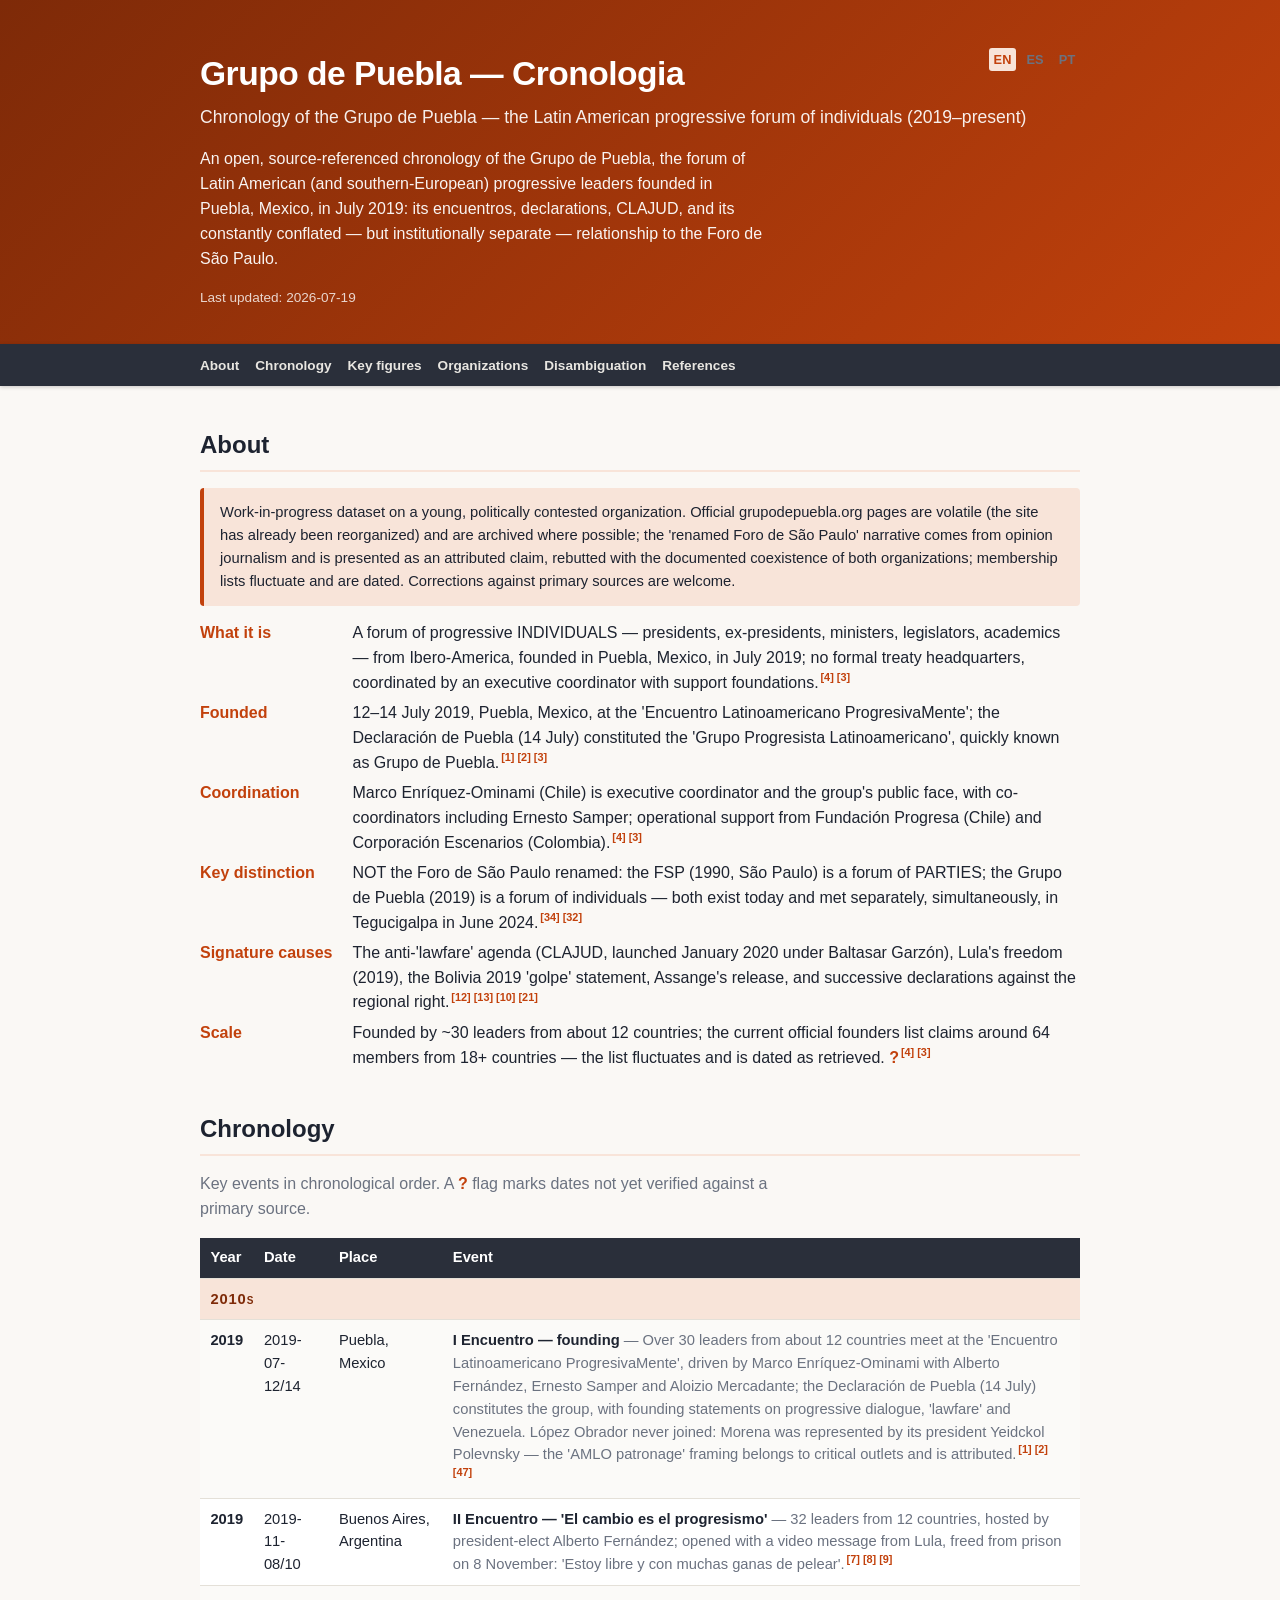
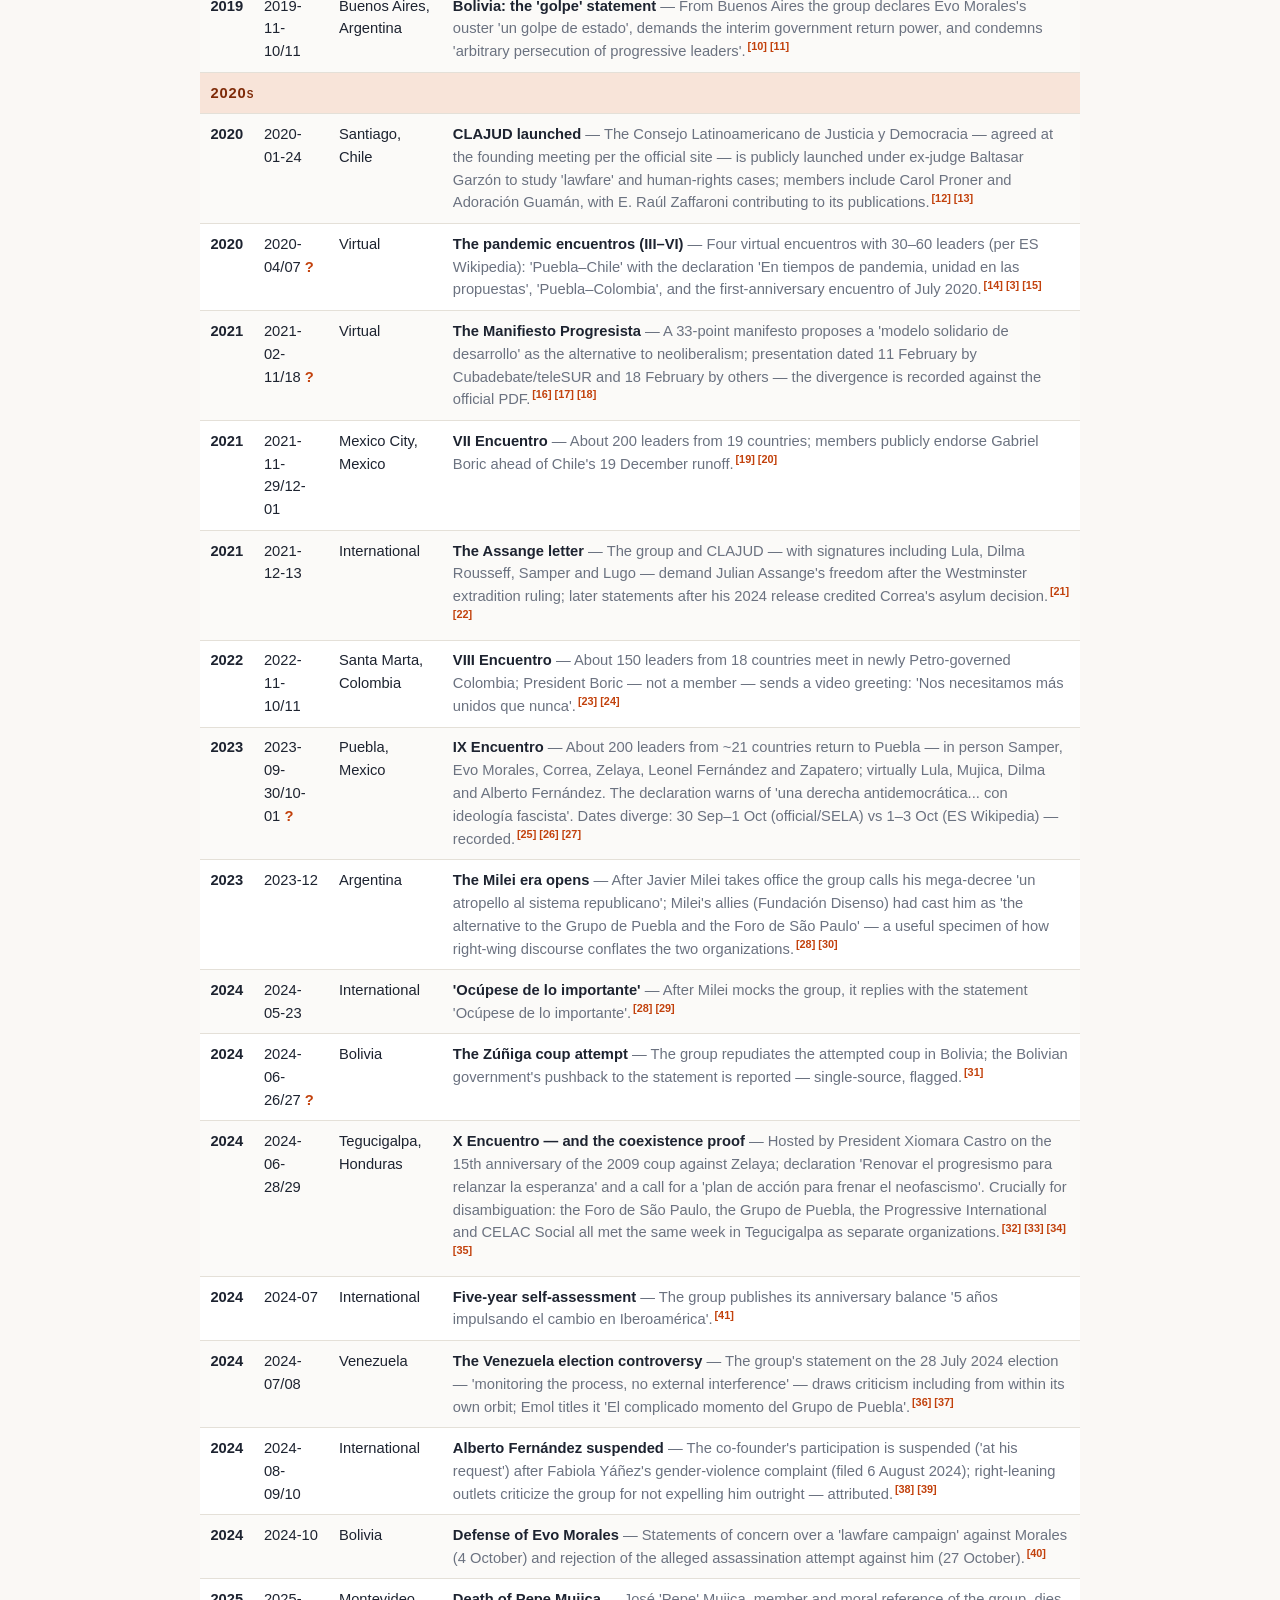
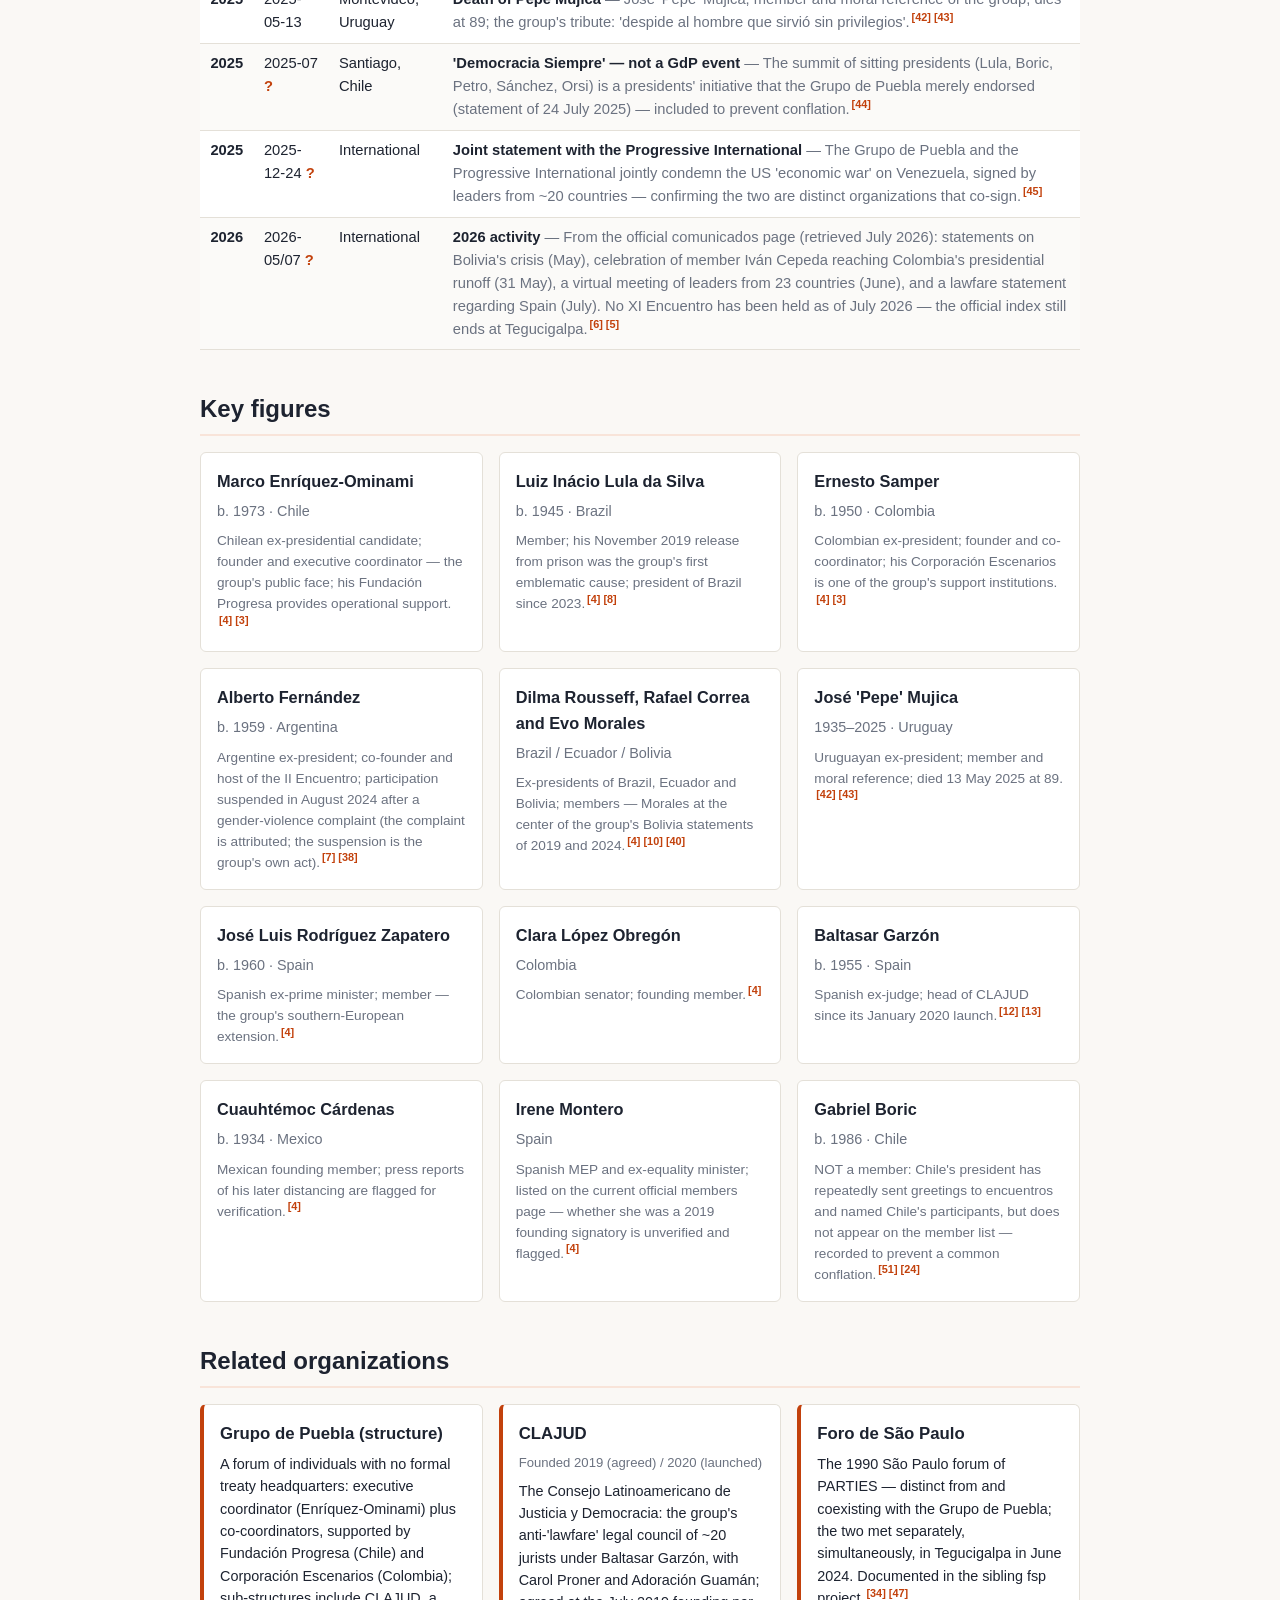
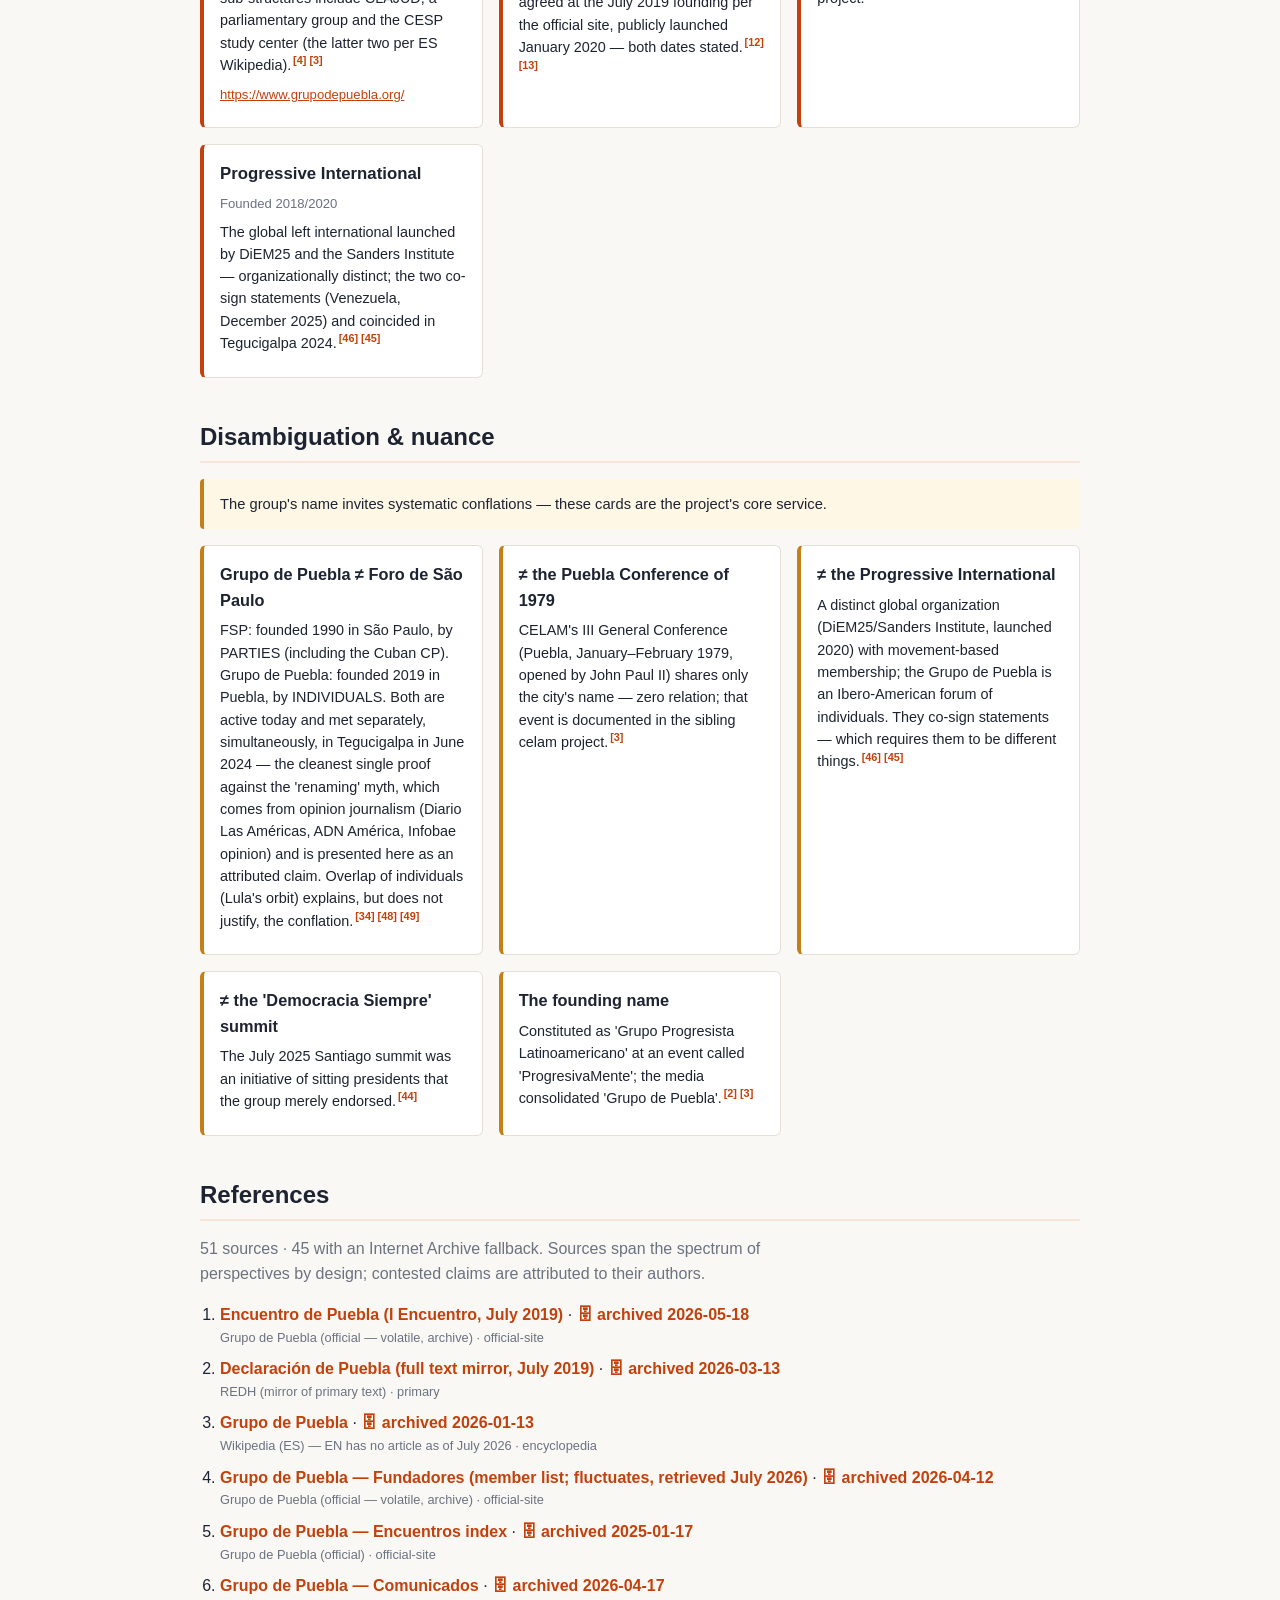
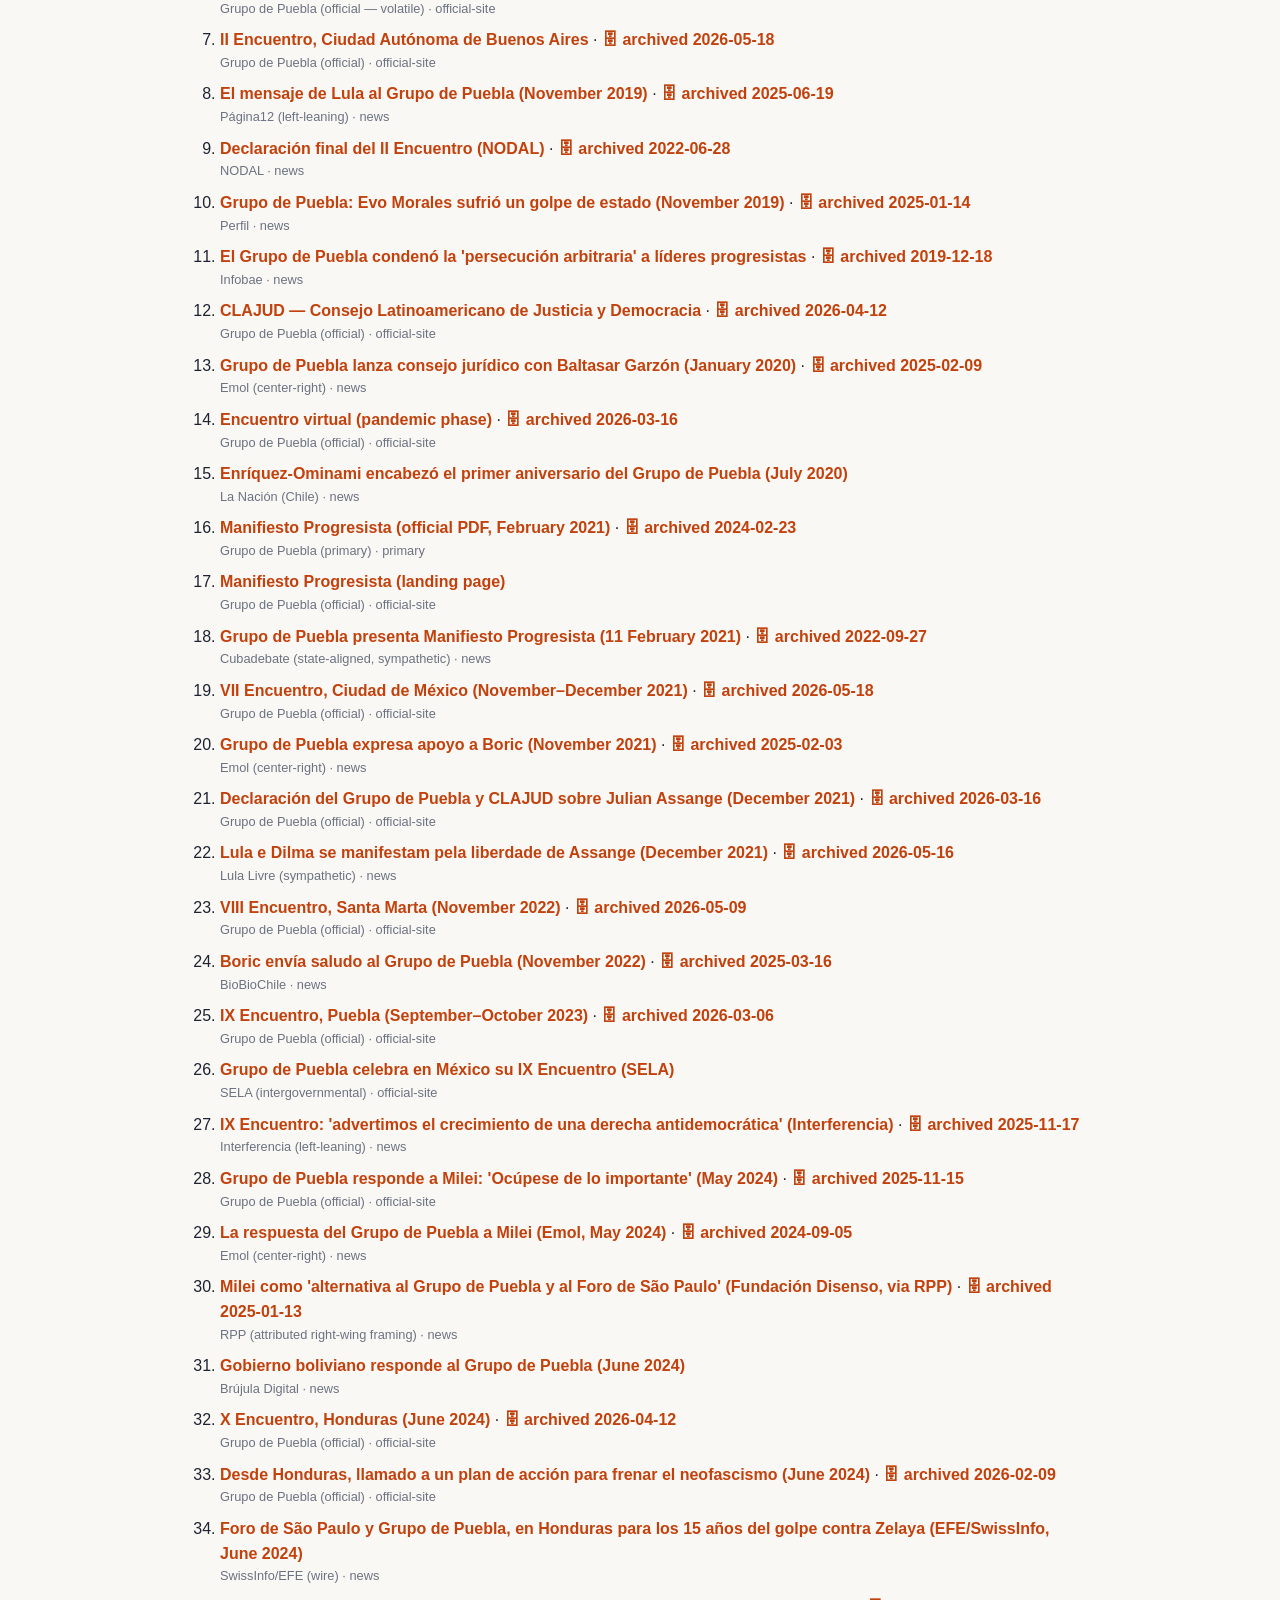
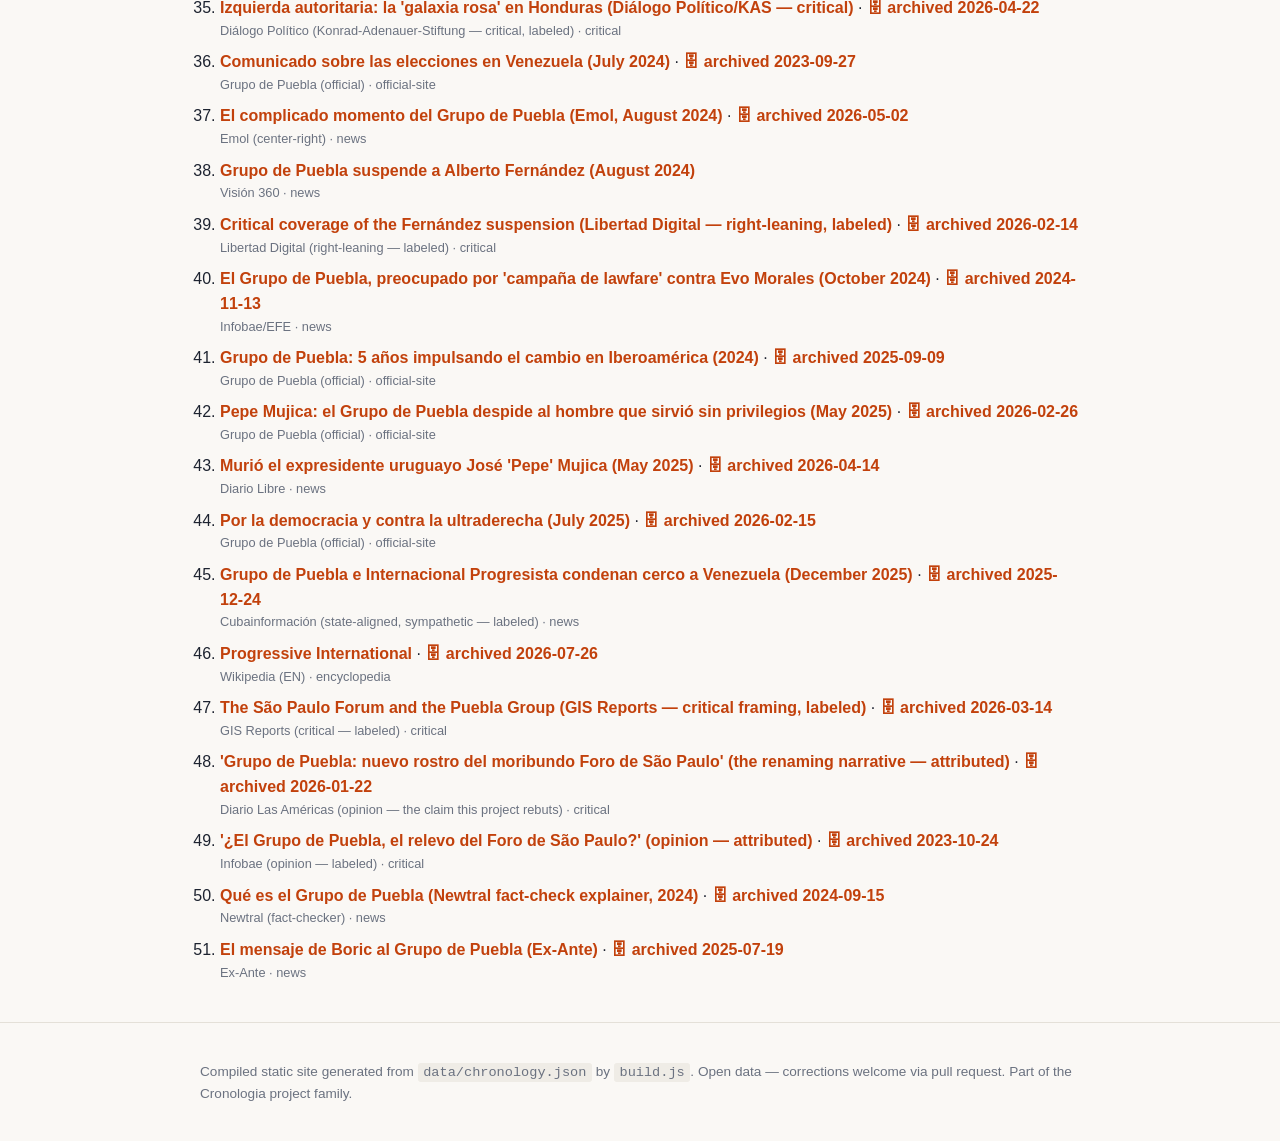
==== commit 614477b2: "Adopt the multi-language build from core/template (core#9): en/es/pt locales Second of the five rema" ====
--- a/docs/index.html
+++ b/docs/index.html
@@ -2,566 +2,22 @@
 <html lang="en">
 <head>
   <meta charset="utf-8">
-  <meta name="viewport" content="width=device-width, initial-scale=1">
-  <title>Grupo de Puebla — Cronologia</title>
-  <meta name="description" content="An open, source-referenced chronology of the Grupo de Puebla, the forum of Latin American (and southern-European) progressive leaders founded in Puebla, Mexico, in July 2019: its encuentros, declarations, CLAJUD, and its constantly conflated — but institutionally separate — relationship to the Foro de São Paulo.">
-  <!-- Google tag (gtag.js) -->
-  <script async src="https://www.googletagmanager.com/gtag/js?id=G-R9LV1QZHVE"></script>
+  <link rel="canonical" href="https://cronologia.github.io/grupopuebla/en/">
+  <link rel="alternate" hreflang="en" href="https://cronologia.github.io/grupopuebla/en/">
+  <link rel="alternate" hreflang="es" href="https://cronologia.github.io/grupopuebla/es/">
+  <link rel="alternate" hreflang="pt" href="https://cronologia.github.io/grupopuebla/pt/">
+  <link rel="alternate" hreflang="x-default" href="https://cronologia.github.io/grupopuebla/en/">
   <script>
-    window.dataLayer = window.dataLayer || [];
-    function gtag(){dataLayer.push(arguments);}
-    gtag('js', new Date());
-    gtag('config', 'G-R9LV1QZHVE');
+    (function () {
+      var supported = ["en","es","pt"];
+      var stored = null; try { stored = localStorage.getItem('lang'); } catch (e) {}
+      var nav = (navigator.language || 'en').slice(0, 2).toLowerCase();
+      var pick = supported.indexOf(stored) >= 0 ? stored : (supported.indexOf(nav) >= 0 ? nav : 'en');
+      location.replace('./' + pick + '/');
+    })();
   </script>
-  <link rel="stylesheet" href="styles.css">
+  <noscript><meta http-equiv="refresh" content="0; url=./en/"></noscript>
+  <title>Cronologia</title>
 </head>
-<body>
-  <header class="site-header">
-    <div class="wrap">
-      <h1>Grupo de Puebla — Cronologia</h1>
-      <p class="subtitle">Chronology of the Grupo de Puebla — the Latin American progressive forum of individuals (2019–present)</p>
-      <p class="lead">An open, source-referenced chronology of the Grupo de Puebla, the forum of Latin American (and southern-European) progressive leaders founded in Puebla, Mexico, in July 2019: its encuentros, declarations, CLAJUD, and its constantly conflated — but institutionally separate — relationship to the Foro de São Paulo.</p>
-      <p class="updated">Last updated: 2026-07-19</p>
-    </div>
-  </header>
-
-  <nav class="site-nav">
-    <div class="wrap">
-      <a href="#about">About</a>
-      <a href="#chronology">Chronology</a>
-      <a href="#figures">Key figures</a>
-      <a href="#organizations">Organizations</a>
-      <a href="#disambiguation">Disambiguation</a>
-      <a href="#references">References</a>
-    </div>
-  </nav>
-
-  <main class="wrap">
-    <section id="about">
-      <h2>About</h2>
-      <p class="notice">Work-in-progress dataset on a young, politically contested organization. Official grupodepuebla.org pages are volatile (the site has already been reorganized) and are archived where possible; the &#39;renamed Foro de São Paulo&#39; narrative comes from opinion journalism and is presented as an attributed claim, rebutted with the documented coexistence of both organizations; membership lists fluctuate and are dated. Corrections against primary sources are welcome.</p>
-      <dl class="facts">
-        <dt>What it is</dt>
-        <dd>A forum of progressive INDIVIDUALS — presidents, ex-presidents, ministers, legislators, academics — from Ibero-America, founded in Puebla, Mexico, in July 2019; no formal treaty headquarters, coordinated by an executive coordinator with support foundations.<sup class="cite"><a href="#ref-4" title="Reference 4">[4]</a> <a href="#ref-3" title="Reference 3">[3]</a></sup></dd>
-        <dt>Founded</dt>
-        <dd>12–14 July 2019, Puebla, Mexico, at the &#39;Encuentro Latinoamericano ProgresivaMente&#39;; the Declaración de Puebla (14 July) constituted the &#39;Grupo Progresista Latinoamericano&#39;, quickly known as Grupo de Puebla.<sup class="cite"><a href="#ref-1" title="Reference 1">[1]</a> <a href="#ref-2" title="Reference 2">[2]</a> <a href="#ref-3" title="Reference 3">[3]</a></sup></dd>
-        <dt>Coordination</dt>
-        <dd>Marco Enríquez-Ominami (Chile) is executive coordinator and the group&#39;s public face, with co-coordinators including Ernesto Samper; operational support from Fundación Progresa (Chile) and Corporación Escenarios (Colombia).<sup class="cite"><a href="#ref-4" title="Reference 4">[4]</a> <a href="#ref-3" title="Reference 3">[3]</a></sup></dd>
-        <dt>Key distinction</dt>
-        <dd>NOT the Foro de São Paulo renamed: the FSP (1990, São Paulo) is a forum of PARTIES; the Grupo de Puebla (2019) is a forum of individuals — both exist today and met separately, simultaneously, in Tegucigalpa in June 2024.<sup class="cite"><a href="#ref-34" title="Reference 34">[34]</a> <a href="#ref-32" title="Reference 32">[32]</a></sup></dd>
-        <dt>Signature causes</dt>
-        <dd>The anti-&#39;lawfare&#39; agenda (CLAJUD, launched January 2020 under Baltasar Garzón), Lula&#39;s freedom (2019), the Bolivia 2019 &#39;golpe&#39; statement, Assange&#39;s release, and successive declarations against the regional right.<sup class="cite"><a href="#ref-12" title="Reference 12">[12]</a> <a href="#ref-13" title="Reference 13">[13]</a> <a href="#ref-10" title="Reference 10">[10]</a> <a href="#ref-21" title="Reference 21">[21]</a></sup></dd>
-        <dt>Scale</dt>
-        <dd>Founded by ~30 leaders from about 12 countries; the current official founders list claims around 64 members from 18+ countries — the list fluctuates and is dated as retrieved. <span class="flag" title="Not yet verified against a primary source">?</span><sup class="cite"><a href="#ref-4" title="Reference 4">[4]</a> <a href="#ref-3" title="Reference 3">[3]</a></sup></dd>
-      </dl>
-    </section>
-
-    <section id="chronology">
-      <h2>Chronology</h2>
-      <p class="section-intro">Key events in chronological order. A <span class="flag">?</span> flag marks
-      dates not yet verified against a primary source.</p>
-      <div class="table-scroll">
-      <table class="meetings">
-        <thead>
-          <tr><th>Year</th><th>Date</th><th>Place</th><th>Event</th></tr>
-        </thead>
-        <tbody>
-        <tr class="decade-row"><th colspan="4">2010s</th></tr>
-        <tr>
-          <td class="year">2019</td>
-          <td>2019-07-12/14</td>
-          <td>Puebla, Mexico</td>
-          <td><strong>I Encuentro — founding</strong> <span class="muted">— Over 30 leaders from about 12 countries meet at the &#39;Encuentro Latinoamericano ProgresivaMente&#39;, driven by Marco Enríquez-Ominami with Alberto Fernández, Ernesto Samper and Aloizio Mercadante; the Declaración de Puebla (14 July) constitutes the group, with founding statements on progressive dialogue, &#39;lawfare&#39; and Venezuela. López Obrador never joined: Morena was represented by its president Yeidckol Polevnsky — the &#39;AMLO patronage&#39; framing belongs to critical outlets and is attributed.</span><sup class="cite"><a href="#ref-1" title="Reference 1">[1]</a> <a href="#ref-2" title="Reference 2">[2]</a> <a href="#ref-47" title="Reference 47">[47]</a></sup></td>
-        </tr>
-        <tr>
-          <td class="year">2019</td>
-          <td>2019-11-08/10</td>
-          <td>Buenos Aires, Argentina</td>
-          <td><strong>II Encuentro — &#39;El cambio es el progresismo&#39;</strong> <span class="muted">— 32 leaders from 12 countries, hosted by president-elect Alberto Fernández; opened with a video message from Lula, freed from prison on 8 November: &#39;Estoy libre y con muchas ganas de pelear&#39;.</span><sup class="cite"><a href="#ref-7" title="Reference 7">[7]</a> <a href="#ref-8" title="Reference 8">[8]</a> <a href="#ref-9" title="Reference 9">[9]</a></sup></td>
-        </tr>
-        <tr>
-          <td class="year">2019</td>
-          <td>2019-11-10/11</td>
-          <td>Buenos Aires, Argentina</td>
-          <td><strong>Bolivia: the &#39;golpe&#39; statement</strong> <span class="muted">— From Buenos Aires the group declares Evo Morales&#39;s ouster &#39;un golpe de estado&#39;, demands the interim government return power, and condemns &#39;arbitrary persecution of progressive leaders&#39;.</span><sup class="cite"><a href="#ref-10" title="Reference 10">[10]</a> <a href="#ref-11" title="Reference 11">[11]</a></sup></td>
-        </tr>
-        <tr class="decade-row"><th colspan="4">2020s</th></tr>
-        <tr>
-          <td class="year">2020</td>
-          <td>2020-01-24</td>
-          <td>Santiago, Chile</td>
-          <td><strong>CLAJUD launched</strong> <span class="muted">— The Consejo Latinoamericano de Justicia y Democracia — agreed at the founding meeting per the official site — is publicly launched under ex-judge Baltasar Garzón to study &#39;lawfare&#39; and human-rights cases; members include Carol Proner and Adoración Guamán, with E. Raúl Zaffaroni contributing to its publications.</span><sup class="cite"><a href="#ref-12" title="Reference 12">[12]</a> <a href="#ref-13" title="Reference 13">[13]</a></sup></td>
-        </tr>
-        <tr>
-          <td class="year">2020</td>
-          <td>2020-04/07 <span class="flag" title="Date not yet verified against a primary source">?</span></td>
-          <td>Virtual</td>
-          <td><strong>The pandemic encuentros (III–VI)</strong> <span class="muted">— Four virtual encuentros with 30–60 leaders (per ES Wikipedia): &#39;Puebla–Chile&#39; with the declaration &#39;En tiempos de pandemia, unidad en las propuestas&#39;, &#39;Puebla–Colombia&#39;, and the first-anniversary encuentro of July 2020.</span><sup class="cite"><a href="#ref-14" title="Reference 14">[14]</a> <a href="#ref-3" title="Reference 3">[3]</a> <a href="#ref-15" title="Reference 15">[15]</a></sup></td>
-        </tr>
-        <tr>
-          <td class="year">2021</td>
-          <td>2021-02-11/18 <span class="flag" title="Date not yet verified against a primary source">?</span></td>
-          <td>Virtual</td>
-          <td><strong>The Manifiesto Progresista</strong> <span class="muted">— A 33-point manifesto proposes a &#39;modelo solidario de desarrollo&#39; as the alternative to neoliberalism; presentation dated 11 February by Cubadebate/teleSUR and 18 February by others — the divergence is recorded against the official PDF.</span><sup class="cite"><a href="#ref-16" title="Reference 16">[16]</a> <a href="#ref-17" title="Reference 17">[17]</a> <a href="#ref-18" title="Reference 18">[18]</a></sup></td>
-        </tr>
-        <tr>
-          <td class="year">2021</td>
-          <td>2021-11-29/12-01</td>
-          <td>Mexico City, Mexico</td>
-          <td><strong>VII Encuentro</strong> <span class="muted">— About 200 leaders from 19 countries; members publicly endorse Gabriel Boric ahead of Chile&#39;s 19 December runoff.</span><sup class="cite"><a href="#ref-19" title="Reference 19">[19]</a> <a href="#ref-20" title="Reference 20">[20]</a></sup></td>
-        </tr>
-        <tr>
-          <td class="year">2021</td>
-          <td>2021-12-13</td>
-          <td>International</td>
-          <td><strong>The Assange letter</strong> <span class="muted">— The group and CLAJUD — with signatures including Lula, Dilma Rousseff, Samper and Lugo — demand Julian Assange&#39;s freedom after the Westminster extradition ruling; later statements after his 2024 release credited Correa&#39;s asylum decision.</span><sup class="cite"><a href="#ref-21" title="Reference 21">[21]</a> <a href="#ref-22" title="Reference 22">[22]</a></sup></td>
-        </tr>
-        <tr>
-          <td class="year">2022</td>
-          <td>2022-11-10/11</td>
-          <td>Santa Marta, Colombia</td>
-          <td><strong>VIII Encuentro</strong> <span class="muted">— About 150 leaders from 18 countries meet in newly Petro-governed Colombia; President Boric — not a member — sends a video greeting: &#39;Nos necesitamos más unidos que nunca&#39;.</span><sup class="cite"><a href="#ref-23" title="Reference 23">[23]</a> <a href="#ref-24" title="Reference 24">[24]</a></sup></td>
-        </tr>
-        <tr>
-          <td class="year">2023</td>
-          <td>2023-09-30/10-01 <span class="flag" title="Date not yet verified against a primary source">?</span></td>
-          <td>Puebla, Mexico</td>
-          <td><strong>IX Encuentro</strong> <span class="muted">— About 200 leaders from ~21 countries return to Puebla — in person Samper, Evo Morales, Correa, Zelaya, Leonel Fernández and Zapatero; virtually Lula, Mujica, Dilma and Alberto Fernández. The declaration warns of &#39;una derecha antidemocrática... con ideología fascista&#39;. Dates diverge: 30 Sep–1 Oct (official/SELA) vs 1–3 Oct (ES Wikipedia) — recorded.</span><sup class="cite"><a href="#ref-25" title="Reference 25">[25]</a> <a href="#ref-26" title="Reference 26">[26]</a> <a href="#ref-27" title="Reference 27">[27]</a></sup></td>
-        </tr>
-        <tr>
-          <td class="year">2023</td>
-          <td>2023-12</td>
-          <td>Argentina</td>
-          <td><strong>The Milei era opens</strong> <span class="muted">— After Javier Milei takes office the group calls his mega-decree &#39;un atropello al sistema republicano&#39;; Milei&#39;s allies (Fundación Disenso) had cast him as &#39;the alternative to the Grupo de Puebla and the Foro de São Paulo&#39; — a useful specimen of how right-wing discourse conflates the two organizations.</span><sup class="cite"><a href="#ref-28" title="Reference 28">[28]</a> <a href="#ref-30" title="Reference 30">[30]</a></sup></td>
-        </tr>
-        <tr>
-          <td class="year">2024</td>
-          <td>2024-05-23</td>
-          <td>International</td>
-          <td><strong>&#39;Ocúpese de lo importante&#39;</strong> <span class="muted">— After Milei mocks the group, it replies with the statement &#39;Ocúpese de lo importante&#39;.</span><sup class="cite"><a href="#ref-28" title="Reference 28">[28]</a> <a href="#ref-29" title="Reference 29">[29]</a></sup></td>
-        </tr>
-        <tr>
-          <td class="year">2024</td>
-          <td>2024-06-26/27 <span class="flag" title="Date not yet verified against a primary source">?</span></td>
-          <td>Bolivia</td>
-          <td><strong>The Zúñiga coup attempt</strong> <span class="muted">— The group repudiates the attempted coup in Bolivia; the Bolivian government&#39;s pushback to the statement is reported — single-source, flagged.</span><sup class="cite"><a href="#ref-31" title="Reference 31">[31]</a></sup></td>
-        </tr>
-        <tr>
-          <td class="year">2024</td>
-          <td>2024-06-28/29</td>
-          <td>Tegucigalpa, Honduras</td>
-          <td><strong>X Encuentro — and the coexistence proof</strong> <span class="muted">— Hosted by President Xiomara Castro on the 15th anniversary of the 2009 coup against Zelaya; declaration &#39;Renovar el progresismo para relanzar la esperanza&#39; and a call for a &#39;plan de acción para frenar el neofascismo&#39;. Crucially for disambiguation: the Foro de São Paulo, the Grupo de Puebla, the Progressive International and CELAC Social all met the same week in Tegucigalpa as separate organizations.</span><sup class="cite"><a href="#ref-32" title="Reference 32">[32]</a> <a href="#ref-33" title="Reference 33">[33]</a> <a href="#ref-34" title="Reference 34">[34]</a> <a href="#ref-35" title="Reference 35">[35]</a></sup></td>
-        </tr>
-        <tr>
-          <td class="year">2024</td>
-          <td>2024-07</td>
-          <td>International</td>
-          <td><strong>Five-year self-assessment</strong> <span class="muted">— The group publishes its anniversary balance &#39;5 años impulsando el cambio en Iberoamérica&#39;.</span><sup class="cite"><a href="#ref-41" title="Reference 41">[41]</a></sup></td>
-        </tr>
-        <tr>
-          <td class="year">2024</td>
-          <td>2024-07/08</td>
-          <td>Venezuela</td>
-          <td><strong>The Venezuela election controversy</strong> <span class="muted">— The group&#39;s statement on the 28 July 2024 election — &#39;monitoring the process, no external interference&#39; — draws criticism including from within its own orbit; Emol titles it &#39;El complicado momento del Grupo de Puebla&#39;.</span><sup class="cite"><a href="#ref-36" title="Reference 36">[36]</a> <a href="#ref-37" title="Reference 37">[37]</a></sup></td>
-        </tr>
-        <tr>
-          <td class="year">2024</td>
-          <td>2024-08-09/10</td>
-          <td>International</td>
-          <td><strong>Alberto Fernández suspended</strong> <span class="muted">— The co-founder&#39;s participation is suspended (&#39;at his request&#39;) after Fabiola Yáñez&#39;s gender-violence complaint (filed 6 August 2024); right-leaning outlets criticize the group for not expelling him outright — attributed.</span><sup class="cite"><a href="#ref-38" title="Reference 38">[38]</a> <a href="#ref-39" title="Reference 39">[39]</a></sup></td>
-        </tr>
-        <tr>
-          <td class="year">2024</td>
-          <td>2024-10</td>
-          <td>Bolivia</td>
-          <td><strong>Defense of Evo Morales</strong> <span class="muted">— Statements of concern over a &#39;lawfare campaign&#39; against Morales (4 October) and rejection of the alleged assassination attempt against him (27 October).</span><sup class="cite"><a href="#ref-40" title="Reference 40">[40]</a></sup></td>
-        </tr>
-        <tr>
-          <td class="year">2025</td>
-          <td>2025-05-13</td>
-          <td>Montevideo, Uruguay</td>
-          <td><strong>Death of Pepe Mujica</strong> <span class="muted">— José &#39;Pepe&#39; Mujica, member and moral reference of the group, dies at 89; the group&#39;s tribute: &#39;despide al hombre que sirvió sin privilegios&#39;.</span><sup class="cite"><a href="#ref-42" title="Reference 42">[42]</a> <a href="#ref-43" title="Reference 43">[43]</a></sup></td>
-        </tr>
-        <tr>
-          <td class="year">2025</td>
-          <td>2025-07 <span class="flag" title="Date not yet verified against a primary source">?</span></td>
-          <td>Santiago, Chile</td>
-          <td><strong>&#39;Democracia Siempre&#39; — not a GdP event</strong> <span class="muted">— The summit of sitting presidents (Lula, Boric, Petro, Sánchez, Orsi) is a presidents&#39; initiative that the Grupo de Puebla merely endorsed (statement of 24 July 2025) — included to prevent conflation.</span><sup class="cite"><a href="#ref-44" title="Reference 44">[44]</a></sup></td>
-        </tr>
-        <tr>
-          <td class="year">2025</td>
-          <td>2025-12-24 <span class="flag" title="Date not yet verified against a primary source">?</span></td>
-          <td>International</td>
-          <td><strong>Joint statement with the Progressive International</strong> <span class="muted">— The Grupo de Puebla and the Progressive International jointly condemn the US &#39;economic war&#39; on Venezuela, signed by leaders from ~20 countries — confirming the two are distinct organizations that co-sign.</span><sup class="cite"><a href="#ref-45" title="Reference 45">[45]</a></sup></td>
-        </tr>
-        <tr>
-          <td class="year">2026</td>
-          <td>2026-05/07 <span class="flag" title="Date not yet verified against a primary source">?</span></td>
-          <td>International</td>
-          <td><strong>2026 activity</strong> <span class="muted">— From the official comunicados page (retrieved July 2026): statements on Bolivia&#39;s crisis (May), celebration of member Iván Cepeda reaching Colombia&#39;s presidential runoff (31 May), a virtual meeting of leaders from 23 countries (June), and a lawfare statement regarding Spain (July). No XI Encuentro has been held as of July 2026 — the official index still ends at Tegucigalpa.</span><sup class="cite"><a href="#ref-6" title="Reference 6">[6]</a> <a href="#ref-5" title="Reference 5">[5]</a></sup></td>
-        </tr>
-        </tbody>
-      </table>
-      </div>
-    </section>
-
-    <section id="figures">
-      <h2>Key figures</h2>
-      <div class="party-grid">
-      <div class="party-card">
-        <h3>Marco Enríquez-Ominami</h3>
-        <p class="country">b. 1973 · Chile</p>
-        <p class="figures">Chilean ex-presidential candidate; founder and executive coordinator — the group&#39;s public face; his Fundación Progresa provides operational support.<sup class="cite"><a href="#ref-4" title="Reference 4">[4]</a> <a href="#ref-3" title="Reference 3">[3]</a></sup></p>
-        
-      </div>
-      <div class="party-card">
-        <h3>Luiz Inácio Lula da Silva</h3>
-        <p class="country">b. 1945 · Brazil</p>
-        <p class="figures">Member; his November 2019 release from prison was the group&#39;s first emblematic cause; president of Brazil since 2023.<sup class="cite"><a href="#ref-4" title="Reference 4">[4]</a> <a href="#ref-8" title="Reference 8">[8]</a></sup></p>
-        
-      </div>
-      <div class="party-card">
-        <h3>Ernesto Samper</h3>
-        <p class="country">b. 1950 · Colombia</p>
-        <p class="figures">Colombian ex-president; founder and co-coordinator; his Corporación Escenarios is one of the group&#39;s support institutions.<sup class="cite"><a href="#ref-4" title="Reference 4">[4]</a> <a href="#ref-3" title="Reference 3">[3]</a></sup></p>
-        
-      </div>
-      <div class="party-card">
-        <h3>Alberto Fernández</h3>
-        <p class="country">b. 1959 · Argentina</p>
-        <p class="figures">Argentine ex-president; co-founder and host of the II Encuentro; participation suspended in August 2024 after a gender-violence complaint (the complaint is attributed; the suspension is the group&#39;s own act).<sup class="cite"><a href="#ref-7" title="Reference 7">[7]</a> <a href="#ref-38" title="Reference 38">[38]</a></sup></p>
-        
-      </div>
-      <div class="party-card">
-        <h3>Dilma Rousseff, Rafael Correa and Evo Morales</h3>
-        <p class="country">Brazil / Ecuador / Bolivia</p>
-        <p class="figures">Ex-presidents of Brazil, Ecuador and Bolivia; members — Morales at the center of the group&#39;s Bolivia statements of 2019 and 2024.<sup class="cite"><a href="#ref-4" title="Reference 4">[4]</a> <a href="#ref-10" title="Reference 10">[10]</a> <a href="#ref-40" title="Reference 40">[40]</a></sup></p>
-        
-      </div>
-      <div class="party-card">
-        <h3>José &#39;Pepe&#39; Mujica</h3>
-        <p class="country">1935–2025 · Uruguay</p>
-        <p class="figures">Uruguayan ex-president; member and moral reference; died 13 May 2025 at 89.<sup class="cite"><a href="#ref-42" title="Reference 42">[42]</a> <a href="#ref-43" title="Reference 43">[43]</a></sup></p>
-        
-      </div>
-      <div class="party-card">
-        <h3>José Luis Rodríguez Zapatero</h3>
-        <p class="country">b. 1960 · Spain</p>
-        <p class="figures">Spanish ex-prime minister; member — the group&#39;s southern-European extension.<sup class="cite"><a href="#ref-4" title="Reference 4">[4]</a></sup></p>
-        
-      </div>
-      <div class="party-card">
-        <h3>Clara López Obregón</h3>
-        <p class="country">Colombia</p>
-        <p class="figures">Colombian senator; founding member.<sup class="cite"><a href="#ref-4" title="Reference 4">[4]</a></sup></p>
-        
-      </div>
-      <div class="party-card">
-        <h3>Baltasar Garzón</h3>
-        <p class="country">b. 1955 · Spain</p>
-        <p class="figures">Spanish ex-judge; head of CLAJUD since its January 2020 launch.<sup class="cite"><a href="#ref-12" title="Reference 12">[12]</a> <a href="#ref-13" title="Reference 13">[13]</a></sup></p>
-        
-      </div>
-      <div class="party-card">
-        <h3>Cuauhtémoc Cárdenas</h3>
-        <p class="country">b. 1934 · Mexico</p>
-        <p class="figures">Mexican founding member; press reports of his later distancing are flagged for verification.<sup class="cite"><a href="#ref-4" title="Reference 4">[4]</a></sup></p>
-        
-      </div>
-      <div class="party-card">
-        <h3>Irene Montero</h3>
-        <p class="country">Spain</p>
-        <p class="figures">Spanish MEP and ex-equality minister; listed on the current official members page — whether she was a 2019 founding signatory is unverified and flagged.<sup class="cite"><a href="#ref-4" title="Reference 4">[4]</a></sup></p>
-        
-      </div>
-      <div class="party-card">
-        <h3>Gabriel Boric</h3>
-        <p class="country">b. 1986 · Chile</p>
-        <p class="figures">NOT a member: Chile&#39;s president has repeatedly sent greetings to encuentros and named Chile&#39;s participants, but does not appear on the member list — recorded to prevent a common conflation.<sup class="cite"><a href="#ref-51" title="Reference 51">[51]</a> <a href="#ref-24" title="Reference 24">[24]</a></sup></p>
-        
-      </div>
-      </div>
-    </section>
-
-    <section id="organizations">
-      <h2>Related organizations</h2>
-      <div class="party-grid">
-      <div class="related-card">
-        <h3>Grupo de Puebla (structure)</h3>
-        
-        <p>A forum of individuals with no formal treaty headquarters: executive coordinator (Enríquez-Ominami) plus co-coordinators, supported by Fundación Progresa (Chile) and Corporación Escenarios (Colombia); sub-structures include CLAJUD, a parliamentary group and the CESP study center (the latter two per ES Wikipedia).<sup class="cite"><a href="#ref-4" title="Reference 4">[4]</a> <a href="#ref-3" title="Reference 3">[3]</a></sup></p>
-        
-        <p class="related-link"><a href="https://www.grupodepuebla.org/" rel="noopener noreferrer" target="_blank">https://www.grupodepuebla.org/</a></p>
-      </div>
-      <div class="related-card">
-        <h3>CLAJUD</h3>
-        <p class="related-meta">Founded 2019 (agreed) / 2020 (launched)</p>
-        <p>The Consejo Latinoamericano de Justicia y Democracia: the group&#39;s anti-&#39;lawfare&#39; legal council of ~20 jurists under Baltasar Garzón, with Carol Proner and Adoración Guamán; agreed at the July 2019 founding per the official site, publicly launched January 2020 — both dates stated.<sup class="cite"><a href="#ref-12" title="Reference 12">[12]</a> <a href="#ref-13" title="Reference 13">[13]</a></sup></p>
-        
-        
-      </div>
-      <div class="related-card">
-        <h3>Foro de São Paulo</h3>
-        
-        <p>The 1990 São Paulo forum of PARTIES — distinct from and coexisting with the Grupo de Puebla; the two met separately, simultaneously, in Tegucigalpa in June 2024. Documented in the sibling fsp project.<sup class="cite"><a href="#ref-34" title="Reference 34">[34]</a> <a href="#ref-47" title="Reference 47">[47]</a></sup></p>
-        
-        
-      </div>
-      <div class="related-card">
-        <h3>Progressive International</h3>
-        <p class="related-meta">Founded 2018/2020</p>
-        <p>The global left international launched by DiEM25 and the Sanders Institute — organizationally distinct; the two co-sign statements (Venezuela, December 2025) and coincided in Tegucigalpa 2024.<sup class="cite"><a href="#ref-46" title="Reference 46">[46]</a> <a href="#ref-45" title="Reference 45">[45]</a></sup></p>
-        
-        
-      </div>
-      </div>
-    </section>
-
-    <section id="disambiguation">
-      <h2>Disambiguation &amp; nuance</h2>
-      <p class="notice notice-attribution">The group&#39;s name invites systematic conflations — these cards are the project&#39;s core service.</p>
-      <div class="party-grid">
-      <div class="cp-card">
-        <h3>Grupo de Puebla ≠ Foro de São Paulo</h3>
-        <p>FSP: founded 1990 in São Paulo, by PARTIES (including the Cuban CP). Grupo de Puebla: founded 2019 in Puebla, by INDIVIDUALS. Both are active today and met separately, simultaneously, in Tegucigalpa in June 2024 — the cleanest single proof against the &#39;renaming&#39; myth, which comes from opinion journalism (Diario Las Américas, ADN América, Infobae opinion) and is presented here as an attributed claim. Overlap of individuals (Lula&#39;s orbit) explains, but does not justify, the conflation.<sup class="cite"><a href="#ref-34" title="Reference 34">[34]</a> <a href="#ref-48" title="Reference 48">[48]</a> <a href="#ref-49" title="Reference 49">[49]</a></sup></p>
-      </div>
-      <div class="cp-card">
-        <h3>≠ the Puebla Conference of 1979</h3>
-        <p>CELAM&#39;s III General Conference (Puebla, January–February 1979, opened by John Paul II) shares only the city&#39;s name — zero relation; that event is documented in the sibling celam project.<sup class="cite"><a href="#ref-3" title="Reference 3">[3]</a></sup></p>
-      </div>
-      <div class="cp-card">
-        <h3>≠ the Progressive International</h3>
-        <p>A distinct global organization (DiEM25/Sanders Institute, launched 2020) with movement-based membership; the Grupo de Puebla is an Ibero-American forum of individuals. They co-sign statements — which requires them to be different things.<sup class="cite"><a href="#ref-46" title="Reference 46">[46]</a> <a href="#ref-45" title="Reference 45">[45]</a></sup></p>
-      </div>
-      <div class="cp-card">
-        <h3>≠ the &#39;Democracia Siempre&#39; summit</h3>
-        <p>The July 2025 Santiago summit was an initiative of sitting presidents that the group merely endorsed.<sup class="cite"><a href="#ref-44" title="Reference 44">[44]</a></sup></p>
-      </div>
-      <div class="cp-card">
-        <h3>The founding name</h3>
-        <p>Constituted as &#39;Grupo Progresista Latinoamericano&#39; at an event called &#39;ProgresivaMente&#39;; the media consolidated &#39;Grupo de Puebla&#39;.<sup class="cite"><a href="#ref-2" title="Reference 2">[2]</a> <a href="#ref-3" title="Reference 3">[3]</a></sup></p>
-      </div>
-      </div>
-    </section>
-
-    <section id="references">
-      <h2>References</h2>
-      <p class="section-intro">51 sources · 45 with an Internet Archive fallback. Sources span the
-      spectrum of perspectives by design; contested claims are attributed to their authors.</p>
-      <ol class="references">
-        <li id="ref-1">
-          <a href="https://www.grupodepuebla.org/encuentro-de-puebla/" rel="noopener noreferrer" target="_blank">Encuentro de Puebla (I Encuentro, July 2019)</a> · <a class="archive-link" href="https://web.archive.org/web/20260518185025/https://www.grupodepuebla.org/encuentro-de-puebla/" rel="noopener noreferrer" target="_blank">🗄 archived 2026-05-18</a>
-          <span class="ref-meta">Grupo de Puebla (official — volatile, archive) · official-site</span>
-        </li>
-        <li id="ref-2">
-          <a href="https://redh-cuba.org/2019/07/declaracion-de-puebla/" rel="noopener noreferrer" target="_blank">Declaración de Puebla (full text mirror, July 2019)</a> · <a class="archive-link" href="https://web.archive.org/web/20260313213156/https://redh-cuba.org/2019/07/declaracion-de-puebla/" rel="noopener noreferrer" target="_blank">🗄 archived 2026-03-13</a>
-          <span class="ref-meta">REDH (mirror of primary text) · primary</span>
-        </li>
-        <li id="ref-3">
-          <a href="https://es.wikipedia.org/wiki/Grupo_de_Puebla" rel="noopener noreferrer" target="_blank">Grupo de Puebla</a> · <a class="archive-link" href="https://web.archive.org/web/20260113233729/https://es.wikipedia.org/wiki/Grupo_de_Puebla" rel="noopener noreferrer" target="_blank">🗄 archived 2026-01-13</a>
-          <span class="ref-meta">Wikipedia (ES) — EN has no article as of July 2026 · encyclopedia</span>
-        </li>
-        <li id="ref-4">
-          <a href="https://www.grupodepuebla.org/en/fundadores/" rel="noopener noreferrer" target="_blank">Grupo de Puebla — Fundadores (member list; fluctuates, retrieved July 2026)</a> · <a class="archive-link" href="https://web.archive.org/web/20260412052233/https://www.grupodepuebla.org/en/fundadores/" rel="noopener noreferrer" target="_blank">🗄 archived 2026-04-12</a>
-          <span class="ref-meta">Grupo de Puebla (official — volatile, archive) · official-site</span>
-        </li>
-        <li id="ref-5">
-          <a href="https://www.grupodepuebla.org/en/encuentros/" rel="noopener noreferrer" target="_blank">Grupo de Puebla — Encuentros index</a> · <a class="archive-link" href="https://web.archive.org/web/20250117014638/https://www.grupodepuebla.org/en/encuentros/" rel="noopener noreferrer" target="_blank">🗄 archived 2025-01-17</a>
-          <span class="ref-meta">Grupo de Puebla (official) · official-site</span>
-        </li>
-        <li id="ref-6">
-          <a href="https://www.grupodepuebla.org/en/comunicados/" rel="noopener noreferrer" target="_blank">Grupo de Puebla — Comunicados</a> · <a class="archive-link" href="https://web.archive.org/web/20260417131351/https://www.grupodepuebla.org/en/comunicados/" rel="noopener noreferrer" target="_blank">🗄 archived 2026-04-17</a>
-          <span class="ref-meta">Grupo de Puebla (official — volatile) · official-site</span>
-        </li>
-        <li id="ref-7">
-          <a href="https://www.grupodepuebla.org/ii-encuentro-ciudad-autonoma-de-buenos-aires/" rel="noopener noreferrer" target="_blank">II Encuentro, Ciudad Autónoma de Buenos Aires</a> · <a class="archive-link" href="https://web.archive.org/web/20260518185025/https://www.grupodepuebla.org/ii-encuentro-ciudad-autonoma-de-buenos-aires/" rel="noopener noreferrer" target="_blank">🗄 archived 2026-05-18</a>
-          <span class="ref-meta">Grupo de Puebla (official) · official-site</span>
-        </li>
-        <li id="ref-8">
-          <a href="https://www.pagina12.com.ar/230079-el-mensaje-de-lula-al-grupo-de-puebla" rel="noopener noreferrer" target="_blank">El mensaje de Lula al Grupo de Puebla (November 2019)</a> · <a class="archive-link" href="https://web.archive.org/web/20250619090558/https://www.pagina12.com.ar/230079-el-mensaje-de-lula-al-grupo-de-puebla" rel="noopener noreferrer" target="_blank">🗄 archived 2025-06-19</a>
-          <span class="ref-meta">Página12 (left-leaning) · news</span>
-        </li>
-        <li id="ref-9">
-          <a href="https://www.nodal.am/2019/11/declaracion-final-del-ii-encuentro-del-grupo-de-puebla/" rel="noopener noreferrer" target="_blank">Declaración final del II Encuentro (NODAL)</a> · <a class="archive-link" href="https://web.archive.org/web/20220628130248/https://www.nodal.am/2019/11/declaracion-final-del-ii-encuentro-del-grupo-de-puebla/" rel="noopener noreferrer" target="_blank">🗄 archived 2022-06-28</a>
-          <span class="ref-meta">NODAL · news</span>
-        </li>
-        <li id="ref-10">
-          <a href="https://www.perfil.com/noticias/internacional/grupo-de-puebla-manifesto-evo-morales-sufrio-golpe-de-estado-bolivia.phtml" rel="noopener noreferrer" target="_blank">Grupo de Puebla: Evo Morales sufrió un golpe de estado (November 2019)</a> · <a class="archive-link" href="https://web.archive.org/web/20250114132141/https://www.perfil.com/noticias/internacional/grupo-de-puebla-manifesto-evo-morales-sufrio-golpe-de-estado-bolivia.phtml" rel="noopener noreferrer" target="_blank">🗄 archived 2025-01-14</a>
-          <span class="ref-meta">Perfil · news</span>
-        </li>
-        <li id="ref-11">
-          <a href="https://www.infobae.com/politica/2019/11/11/el-grupo-de-puebla-condeno-la-persecucion-arbitraria-a-lideres-y-lideresas-progresistas/" rel="noopener noreferrer" target="_blank">El Grupo de Puebla condenó la &#39;persecución arbitraria&#39; a líderes progresistas</a> · <a class="archive-link" href="https://web.archive.org/web/20191218172732/https://www.infobae.com/politica/2019/11/11/el-grupo-de-puebla-condeno-la-persecucion-arbitraria-a-lideres-y-lideresas-progresistas/" rel="noopener noreferrer" target="_blank">🗄 archived 2019-12-18</a>
-          <span class="ref-meta">Infobae · news</span>
-        </li>
-        <li id="ref-12">
-          <a href="https://www.grupodepuebla.org/en/clajud/" rel="noopener noreferrer" target="_blank">CLAJUD — Consejo Latinoamericano de Justicia y Democracia</a> · <a class="archive-link" href="https://web.archive.org/web/20260412063713/https://www.grupodepuebla.org/en/clajud/" rel="noopener noreferrer" target="_blank">🗄 archived 2026-04-12</a>
-          <span class="ref-meta">Grupo de Puebla (official) · official-site</span>
-        </li>
-        <li id="ref-13">
-          <a href="https://www.emol.com/noticias/Internacional/2020/01/24/974540/Grupo-Puebla-Baltasar-Garzon-DDHH.html" rel="noopener noreferrer" target="_blank">Grupo de Puebla lanza consejo jurídico con Baltasar Garzón (January 2020)</a> · <a class="archive-link" href="https://web.archive.org/web/20250209171928/https://www.emol.com/noticias/Internacional/2020/01/24/974540/Grupo-Puebla-Baltasar-Garzon-DDHH.html" rel="noopener noreferrer" target="_blank">🗄 archived 2025-02-09</a>
-          <span class="ref-meta">Emol (center-right) · news</span>
-        </li>
-        <li id="ref-14">
-          <a href="https://www.grupodepuebla.org/en/encuentro-virtual/" rel="noopener noreferrer" target="_blank">Encuentro virtual (pandemic phase)</a> · <a class="archive-link" href="https://web.archive.org/web/20260316145708/https://www.grupodepuebla.org/en/encuentro-virtual/" rel="noopener noreferrer" target="_blank">🗄 archived 2026-03-16</a>
-          <span class="ref-meta">Grupo de Puebla (official) · official-site</span>
-        </li>
-        <li id="ref-15">
-          <a href="http://www.lanacion.cl/enriquez-ominami-encabezo-celebracion-del-primer-aniversario-de-grupo-de-puebla-con-un-llamado-a-la-unidad-regional/" rel="noopener noreferrer" target="_blank">Enríquez-Ominami encabezó el primer aniversario del Grupo de Puebla (July 2020)</a>
-          <span class="ref-meta">La Nación (Chile) · news</span>
-        </li>
-        <li id="ref-16">
-          <a href="https://www.grupodepuebla.org/wp-content/uploads/2021/02/PUEBLA-MANIFIESTO.pdf" rel="noopener noreferrer" target="_blank">Manifiesto Progresista (official PDF, February 2021)</a> · <a class="archive-link" href="https://web.archive.org/web/20240223224947/https://www.grupodepuebla.org/wp-content/uploads/2021/02/PUEBLA-MANIFIESTO.pdf" rel="noopener noreferrer" target="_blank">🗄 archived 2024-02-23</a>
-          <span class="ref-meta">Grupo de Puebla (primary) · primary</span>
-        </li>
-        <li id="ref-17">
-          <a href="https://www.grupodepuebla.org/en/manifiestoprogresista/" rel="noopener noreferrer" target="_blank">Manifiesto Progresista (landing page)</a>
-          <span class="ref-meta">Grupo de Puebla (official) · official-site</span>
-        </li>
-        <li id="ref-18">
-          <a href="http://www.cubadebate.cu/noticias/2021/02/11/grupo-de-puebla-presenta-manifiesto-progresista-para-contrarrestar-al-neoliberalismo/" rel="noopener noreferrer" target="_blank">Grupo de Puebla presenta Manifiesto Progresista (11 February 2021)</a> · <a class="archive-link" href="https://web.archive.org/web/20220927145202/http://www.cubadebate.cu/noticias/2021/02/11/grupo-de-puebla-presenta-manifiesto-progresista-para-contrarrestar-al-neoliberalismo/" rel="noopener noreferrer" target="_blank">🗄 archived 2022-09-27</a>
-          <span class="ref-meta">Cubadebate (state-aligned, sympathetic) · news</span>
-        </li>
-        <li id="ref-19">
-          <a href="https://www.grupodepuebla.org/vii-encuentro-ciudad-de-mexico/" rel="noopener noreferrer" target="_blank">VII Encuentro, Ciudad de México (November–December 2021)</a> · <a class="archive-link" href="https://web.archive.org/web/20260518185025/https://www.grupodepuebla.org/vii-encuentro-ciudad-de-mexico/" rel="noopener noreferrer" target="_blank">🗄 archived 2026-05-18</a>
-          <span class="ref-meta">Grupo de Puebla (official) · official-site</span>
-        </li>
-        <li id="ref-20">
-          <a href="https://www.emol.com/noticias/Internacional/2021/11/30/1039967/grupo-puebla-apoyo-boric-elecciones.html" rel="noopener noreferrer" target="_blank">Grupo de Puebla expresa apoyo a Boric (November 2021)</a> · <a class="archive-link" href="https://web.archive.org/web/20250203124655/https://www.emol.com/noticias/Internacional/2021/11/30/1039967/grupo-puebla-apoyo-boric-elecciones.html" rel="noopener noreferrer" target="_blank">🗄 archived 2025-02-03</a>
-          <span class="ref-meta">Emol (center-right) · news</span>
-        </li>
-        <li id="ref-21">
-          <a href="https://www.grupodepuebla.org/en/declaracion-del-grupo-de-puebla-y-del-consejo-latinoamericano-de-justicia-y-democracia-clajud-sobre-la-situacion-de-julian-assange/" rel="noopener noreferrer" target="_blank">Declaración del Grupo de Puebla y CLAJUD sobre Julian Assange (December 2021)</a> · <a class="archive-link" href="https://web.archive.org/web/20260316145026/https://www.grupodepuebla.org/en/declaracion-del-grupo-de-puebla-y-del-consejo-latinoamericano-de-justicia-y-democracia-clajud-sobre-la-situacion-de-julian-assange/" rel="noopener noreferrer" target="_blank">🗄 archived 2026-03-16</a>
-          <span class="ref-meta">Grupo de Puebla (official) · official-site</span>
-        </li>
-        <li id="ref-22">
-          <a href="https://lulalivre.org.br/2021/12/13/lula-e-dilma-se-manifestam-pela-liberdade-de-assange-junto-ao-grupo-de-puebla/" rel="noopener noreferrer" target="_blank">Lula e Dilma se manifestam pela liberdade de Assange (December 2021)</a> · <a class="archive-link" href="https://web.archive.org/web/20260516114524/https://lulalivre.org.br/2021/12/13/lula-e-dilma-se-manifestam-pela-liberdade-de-assange-junto-ao-grupo-de-puebla/" rel="noopener noreferrer" target="_blank">🗄 archived 2026-05-16</a>
-          <span class="ref-meta">Lula Livre (sympathetic) · news</span>
-        </li>
-        <li id="ref-23">
-          <a href="https://www.grupodepuebla.org/viii-encuentro-santa-marta/" rel="noopener noreferrer" target="_blank">VIII Encuentro, Santa Marta (November 2022)</a> · <a class="archive-link" href="https://web.archive.org/web/20260509225524/https://www.grupodepuebla.org/viii-encuentro-santa-marta/" rel="noopener noreferrer" target="_blank">🗄 archived 2026-05-09</a>
-          <span class="ref-meta">Grupo de Puebla (official) · official-site</span>
-        </li>
-        <li id="ref-24">
-          <a href="https://www.biobiochile.cl/noticias/nacional/chile/2022/11/10/presidente-boric-envia-saludo-a-grupo-de-puebla-nos-necesitamos-mas-unidos-que-nunca.shtml" rel="noopener noreferrer" target="_blank">Boric envía saludo al Grupo de Puebla (November 2022)</a> · <a class="archive-link" href="https://web.archive.org/web/20250316033604/https://www.biobiochile.cl/noticias/nacional/chile/2022/11/10/presidente-boric-envia-saludo-a-grupo-de-puebla-nos-necesitamos-mas-unidos-que-nunca.shtml" rel="noopener noreferrer" target="_blank">🗄 archived 2025-03-16</a>
-          <span class="ref-meta">BioBioChile · news</span>
-        </li>
-        <li id="ref-25">
-          <a href="https://www.grupodepuebla.org/en/ix-encuentro-puebla/" rel="noopener noreferrer" target="_blank">IX Encuentro, Puebla (September–October 2023)</a> · <a class="archive-link" href="https://web.archive.org/web/20260306121511/https://www.grupodepuebla.org/en/ix-encuentro-puebla/" rel="noopener noreferrer" target="_blank">🗄 archived 2026-03-06</a>
-          <span class="ref-meta">Grupo de Puebla (official) · official-site</span>
-        </li>
-        <li id="ref-26">
-          <a href="https://www.sela.org/grupo-de-puebla-celebra-en-mexico-su-ix-encuentro/" rel="noopener noreferrer" target="_blank">Grupo de Puebla celebra en México su IX Encuentro (SELA)</a>
-          <span class="ref-meta">SELA (intergovernmental) · official-site</span>
-        </li>
-        <li id="ref-27">
-          <a href="https://interferencia.cl/articulos/ixo-encuentro-del-grupo-de-puebla-advertimos-el-crecimiento-en-latinoamerica-de-una" rel="noopener noreferrer" target="_blank">IX Encuentro: &#39;advertimos el crecimiento de una derecha antidemocrática&#39; (Interferencia)</a> · <a class="archive-link" href="https://web.archive.org/web/20251117155923/https://interferencia.cl/articulos/ixo-encuentro-del-grupo-de-puebla-advertimos-el-crecimiento-en-latinoamerica-de-una" rel="noopener noreferrer" target="_blank">🗄 archived 2025-11-17</a>
-          <span class="ref-meta">Interferencia (left-leaning) · news</span>
-        </li>
-        <li id="ref-28">
-          <a href="https://www.grupodepuebla.org/en/grupo-de-puebla-responde-a-milei-ocupese-de-lo-importante/" rel="noopener noreferrer" target="_blank">Grupo de Puebla responde a Milei: &#39;Ocúpese de lo importante&#39; (May 2024)</a> · <a class="archive-link" href="https://web.archive.org/web/20251115174940/https://www.grupodepuebla.org/en/grupo-de-puebla-responde-a-milei-ocupese-de-lo-importante/" rel="noopener noreferrer" target="_blank">🗄 archived 2025-11-15</a>
-          <span class="ref-meta">Grupo de Puebla (official) · official-site</span>
-        </li>
-        <li id="ref-29">
-          <a href="https://www.emol.com/noticias/Internacional/2024/05/23/1131610/grupo-puebla-respuesta-milei.html" rel="noopener noreferrer" target="_blank">La respuesta del Grupo de Puebla a Milei (Emol, May 2024)</a> · <a class="archive-link" href="https://web.archive.org/web/20240905182044/https://www.emol.com/noticias/Internacional/2024/05/23/1131610/grupo-puebla-respuesta-milei.html" rel="noopener noreferrer" target="_blank">🗄 archived 2024-09-05</a>
-          <span class="ref-meta">Emol (center-right) · news</span>
-        </li>
-        <li id="ref-30">
-          <a href="https://rpp.pe/mundo/argentina/javier-milei-una-alternativa-en-argentina-al-grupo-de-puebla-y-al-foro-de-sao-paulo-senalo-director-de-disenso-noticia-1518052" rel="noopener noreferrer" target="_blank">Milei como &#39;alternativa al Grupo de Puebla y al Foro de São Paulo&#39; (Fundación Disenso, via RPP)</a> · <a class="archive-link" href="https://web.archive.org/web/20250113070719/https://rpp.pe/mundo/argentina/javier-milei-una-alternativa-en-argentina-al-grupo-de-puebla-y-al-foro-de-sao-paulo-senalo-director-de-disenso-noticia-1518052" rel="noopener noreferrer" target="_blank">🗄 archived 2025-01-13</a>
-          <span class="ref-meta">RPP (attributed right-wing framing) · news</span>
-        </li>
-        <li id="ref-31">
-          <a href="https://brujuladigital.net/politica/2024/06/27/gobierno-responde-al-grupo-de-puebla-y-dice-que-el-golpe-de-estado-esta-articulado-y-financiado-por-la-derecha-34713" rel="noopener noreferrer" target="_blank">Gobierno boliviano responde al Grupo de Puebla (June 2024)</a>
-          <span class="ref-meta">Brújula Digital · news</span>
-        </li>
-        <li id="ref-32">
-          <a href="https://www.grupodepuebla.org/en/x-encuentro-honduras/" rel="noopener noreferrer" target="_blank">X Encuentro, Honduras (June 2024)</a> · <a class="archive-link" href="https://web.archive.org/web/20260412063238/https://www.grupodepuebla.org/en/x-encuentro-honduras/" rel="noopener noreferrer" target="_blank">🗄 archived 2026-04-12</a>
-          <span class="ref-meta">Grupo de Puebla (official) · official-site</span>
-        </li>
-        <li id="ref-33">
-          <a href="https://www.grupodepuebla.org/en/desde-honduras-el-grupo-de-puebla-llama-a-plan-de-accion-para-frenar-el-neofascismo/" rel="noopener noreferrer" target="_blank">Desde Honduras, llamado a un plan de acción para frenar el neofascismo (June 2024)</a> · <a class="archive-link" href="https://web.archive.org/web/20260209002536/https://www.grupodepuebla.org/en/desde-honduras-el-grupo-de-puebla-llama-a-plan-de-accion-para-frenar-el-neofascismo/" rel="noopener noreferrer" target="_blank">🗄 archived 2026-02-09</a>
-          <span class="ref-meta">Grupo de Puebla (official) · official-site</span>
-        </li>
-        <li id="ref-34">
-          <a href="https://www.swissinfo.ch/spa/foro-de-s%C3%A3o-paulo-y-grupo-de-puebla,-en-honduras-para-los-15-a%C3%B1os-del-golpe-contra-zelaya/81684246" rel="noopener noreferrer" target="_blank">Foro de São Paulo y Grupo de Puebla, en Honduras para los 15 años del golpe contra Zelaya (EFE/SwissInfo, June 2024)</a>
-          <span class="ref-meta">SwissInfo/EFE (wire) · news</span>
-        </li>
-        <li id="ref-35">
-          <a href="https://dialogopolitico.org/agenda/izquierda-autoritaria-galaxia-rosa-honduras/" rel="noopener noreferrer" target="_blank">Izquierda autoritaria: la &#39;galaxia rosa&#39; en Honduras (Diálogo Político/KAS — critical)</a> · <a class="archive-link" href="https://web.archive.org/web/20260422224545/https://dialogopolitico.org/agenda/izquierda-autoritaria-galaxia-rosa-honduras/" rel="noopener noreferrer" target="_blank">🗄 archived 2026-04-22</a>
-          <span class="ref-meta">Diálogo Político (Konrad-Adenauer-Stiftung — critical, labeled) · critical</span>
-        </li>
-        <li id="ref-36">
-          <a href="https://www.grupodepuebla.org/en/comunicado-de-prensa-del-grupo-de-puebla-sobre-las-elecciones-en-venezuela/" rel="noopener noreferrer" target="_blank">Comunicado sobre las elecciones en Venezuela (July 2024)</a> · <a class="archive-link" href="https://web.archive.org/web/20230927182803/https://www.grupodepuebla.org/en/comunicado-de-prensa-del-grupo-de-puebla-sobre-las-elecciones-en-venezuela/" rel="noopener noreferrer" target="_blank">🗄 archived 2023-09-27</a>
-          <span class="ref-meta">Grupo de Puebla (official) · official-site</span>
-        </li>
-        <li id="ref-37">
-          <a href="https://www.emol.com/noticias/Internacional/2024/08/09/1139184/grupo-puebla-cuestionamientos-venezuela-albertofernandez.html" rel="noopener noreferrer" target="_blank">El complicado momento del Grupo de Puebla (Emol, August 2024)</a> · <a class="archive-link" href="https://web.archive.org/web/20260502163851/https://www.emol.com/noticias/Internacional/2024/08/09/1139184/grupo-puebla-cuestionamientos-venezuela-albertofernandez.html" rel="noopener noreferrer" target="_blank">🗄 archived 2026-05-02</a>
-          <span class="ref-meta">Emol (center-right) · news</span>
-        </li>
-        <li id="ref-38">
-          <a href="https://www.vision360.bo/noticias/2024/08/10/9871-grupo-de-puebla-suspende-a-alberto-fernandez-tras-denuncia-por-violencia-de-genero" rel="noopener noreferrer" target="_blank">Grupo de Puebla suspende a Alberto Fernández (August 2024)</a>
-          <span class="ref-meta">Visión 360 · news</span>
-        </li>
-        <li id="ref-39">
-          <a href="https://www.libertaddigital.com/internacional/latinoamerica/2024-08-17/el-lamentable-comunicado-del-feminista-grupo-de-puebla-no-expulsa-a-alberto-fernandez-por-pegar-a-su-mujer-7155975/" rel="noopener noreferrer" target="_blank">Critical coverage of the Fernández suspension (Libertad Digital — right-leaning, labeled)</a> · <a class="archive-link" href="https://web.archive.org/web/20260214011344/https://www.libertaddigital.com/internacional/latinoamerica/2024-08-17/el-lamentable-comunicado-del-feminista-grupo-de-puebla-no-expulsa-a-alberto-fernandez-por-pegar-a-su-mujer-7155975/" rel="noopener noreferrer" target="_blank">🗄 archived 2026-02-14</a>
-          <span class="ref-meta">Libertad Digital (right-leaning — labeled) · critical</span>
-        </li>
-        <li id="ref-40">
-          <a href="https://www.infobae.com/america/agencias/2024/10/04/el-grupo-de-puebla-se-muestra-preocupado-por-campana-de-lawfare-contra-evo-morales/" rel="noopener noreferrer" target="_blank">El Grupo de Puebla, preocupado por &#39;campaña de lawfare&#39; contra Evo Morales (October 2024)</a> · <a class="archive-link" href="https://web.archive.org/web/20241113145903/https://www.infobae.com/america/agencias/2024/10/04/el-grupo-de-puebla-se-muestra-preocupado-por-campana-de-lawfare-contra-evo-morales/" rel="noopener noreferrer" target="_blank">🗄 archived 2024-11-13</a>
-          <span class="ref-meta">Infobae/EFE · news</span>
-        </li>
-        <li id="ref-41">
-          <a href="https://www.grupodepuebla.org/en/grupo-de-puebla-5-anos-impulsando-el-cambio-en-iberoamerica/" rel="noopener noreferrer" target="_blank">Grupo de Puebla: 5 años impulsando el cambio en Iberoamérica (2024)</a> · <a class="archive-link" href="https://web.archive.org/web/20250909063944/https://www.grupodepuebla.org/en/grupo-de-puebla-5-anos-impulsando-el-cambio-en-iberoamerica/" rel="noopener noreferrer" target="_blank">🗄 archived 2025-09-09</a>
-          <span class="ref-meta">Grupo de Puebla (official) · official-site</span>
-        </li>
-        <li id="ref-42">
-          <a href="https://www.grupodepuebla.org/pepe-mujica-el-grupo-de-puebla-despide-al-hombre-que-sirvio-sin-privilegios/" rel="noopener noreferrer" target="_blank">Pepe Mujica: el Grupo de Puebla despide al hombre que sirvió sin privilegios (May 2025)</a> · <a class="archive-link" href="https://web.archive.org/web/20260226195705/https://www.grupodepuebla.org/pepe-mujica-el-grupo-de-puebla-despide-al-hombre-que-sirvio-sin-privilegios/" rel="noopener noreferrer" target="_blank">🗄 archived 2026-02-26</a>
-          <span class="ref-meta">Grupo de Puebla (official) · official-site</span>
-        </li>
-        <li id="ref-43">
-          <a href="https://www.diariolibre.com/mundo/america-latina/2025/05/13/murio-el-expresidente-uruguayo-jose-pepe-mujica/3110753" rel="noopener noreferrer" target="_blank">Murió el expresidente uruguayo José &#39;Pepe&#39; Mujica (May 2025)</a> · <a class="archive-link" href="https://web.archive.org/web/20260414130526/https://www.diariolibre.com/mundo/america-latina/2025/05/13/murio-el-expresidente-uruguayo-jose-pepe-mujica/3110753" rel="noopener noreferrer" target="_blank">🗄 archived 2026-04-14</a>
-          <span class="ref-meta">Diario Libre · news</span>
-        </li>
-        <li id="ref-44">
-          <a href="https://www.grupodepuebla.org/en/por-la-democracia-y-contra-la-ultraderecha/" rel="noopener noreferrer" target="_blank">Por la democracia y contra la ultraderecha (July 2025)</a> · <a class="archive-link" href="https://web.archive.org/web/20260215115249/https://www.grupodepuebla.org/en/por-la-democracia-y-contra-la-ultraderecha/" rel="noopener noreferrer" target="_blank">🗄 archived 2026-02-15</a>
-          <span class="ref-meta">Grupo de Puebla (official) · official-site</span>
-        </li>
-        <li id="ref-45">
-          <a href="https://www.cubainformacion.tv/america-latina/20251224/119737/119737-grupo-de-puebla-e-internacional-progresista-condenan-cerco-a-venezuela" rel="noopener noreferrer" target="_blank">Grupo de Puebla e Internacional Progresista condenan cerco a Venezuela (December 2025)</a> · <a class="archive-link" href="https://web.archive.org/web/20251224124414/https://www.cubainformacion.tv/america-latina/20251224/119737/119737-grupo-de-puebla-e-internacional-progresista-condenan-cerco-a-venezuela" rel="noopener noreferrer" target="_blank">🗄 archived 2025-12-24</a>
-          <span class="ref-meta">Cubainformación (state-aligned, sympathetic — labeled) · news</span>
-        </li>
-        <li id="ref-46">
-          <a href="https://en.wikipedia.org/wiki/Progressive_International" rel="noopener noreferrer" target="_blank">Progressive International</a> · <a class="archive-link" href="https://web.archive.org/web/20260726131708/https://en.wikipedia.org/wiki/Progressive_International" rel="noopener noreferrer" target="_blank">🗄 archived 2026-07-26</a>
-          <span class="ref-meta">Wikipedia (EN) · encyclopedia</span>
-        </li>
-        <li id="ref-47">
-          <a href="https://www.gisreportsonline.com/r/sao-paulo-forum/" rel="noopener noreferrer" target="_blank">The São Paulo Forum and the Puebla Group (GIS Reports — critical framing, labeled)</a> · <a class="archive-link" href="https://web.archive.org/web/20260314020258/https://www.gisreportsonline.com/r/sao-paulo-forum/" rel="noopener noreferrer" target="_blank">🗄 archived 2026-03-14</a>
-          <span class="ref-meta">GIS Reports (critical — labeled) · critical</span>
-        </li>
-        <li id="ref-48">
-          <a href="https://www.diariolasamericas.com/america-latina/grupo-puebla-nuevo-rostro-del-moribundo-foro-sao-paulo-n4219665" rel="noopener noreferrer" target="_blank">&#39;Grupo de Puebla: nuevo rostro del moribundo Foro de São Paulo&#39; (the renaming narrative — attributed)</a> · <a class="archive-link" href="https://web.archive.org/web/20260122201501/https://www.diariolasamericas.com/america-latina/grupo-puebla-nuevo-rostro-del-moribundo-foro-sao-paulo-n4219665" rel="noopener noreferrer" target="_blank">🗄 archived 2026-01-22</a>
-          <span class="ref-meta">Diario Las Américas (opinion — the claim this project rebuts) · critical</span>
-        </li>
-        <li id="ref-49">
-          <a href="https://www.infobae.com/america/opinion/2023/10/08/el-grupo-de-puebla-el-relevo-del-foro-de-sao-paulo/" rel="noopener noreferrer" target="_blank">&#39;¿El Grupo de Puebla, el relevo del Foro de São Paulo?&#39; (opinion — attributed)</a> · <a class="archive-link" href="https://web.archive.org/web/20231024134035/https://www.infobae.com/america/opinion/2023/10/08/el-grupo-de-puebla-el-relevo-del-foro-de-sao-paulo/" rel="noopener noreferrer" target="_blank">🗄 archived 2023-10-24</a>
-          <span class="ref-meta">Infobae (opinion — labeled) · critical</span>
-        </li>
-        <li id="ref-50">
-          <a href="https://www.newtral.es/grupo-de-puebla/20240807/" rel="noopener noreferrer" target="_blank">Qué es el Grupo de Puebla (Newtral fact-check explainer, 2024)</a> · <a class="archive-link" href="https://web.archive.org/web/20240915161147/https://www.newtral.es/grupo-de-puebla/20240807/" rel="noopener noreferrer" target="_blank">🗄 archived 2024-09-15</a>
-          <span class="ref-meta">Newtral (fact-checker) · news</span>
-        </li>
-        <li id="ref-51">
-          <a href="https://www.ex-ante.cl/video-el-mensaje-de-boric-al-grupo-de-puebla-el-foro-de-la-izquierda-latinoamericana-o-nos-salvamos-juntos-o-nos-hundimos-por-separado/" rel="noopener noreferrer" target="_blank">El mensaje de Boric al Grupo de Puebla (Ex-Ante)</a> · <a class="archive-link" href="https://web.archive.org/web/20250719112320/https://www.ex-ante.cl/video-el-mensaje-de-boric-al-grupo-de-puebla-el-foro-de-la-izquierda-latinoamericana-o-nos-salvamos-juntos-o-nos-hundimos-por-separado/" rel="noopener noreferrer" target="_blank">🗄 archived 2025-07-19</a>
-          <span class="ref-meta">Ex-Ante · news</span>
-        </li>
-      </ol>
-    </section>
-  </main>
-
-  <footer class="site-footer">
-    <div class="wrap">
-      <p>Compiled static site generated from <code>data/chronology.json</code> by <code>build.js</code>. Open data — corrections welcome via pull request.
-      Part of the Cronologia project family.</p>
-    </div>
-  </footer>
-</body>
+<body><p>Redirecting… <a href="./en/">English</a> · <a href="./es/">Español</a> · <a href="./pt/">Português</a></p></body>
 </html>
